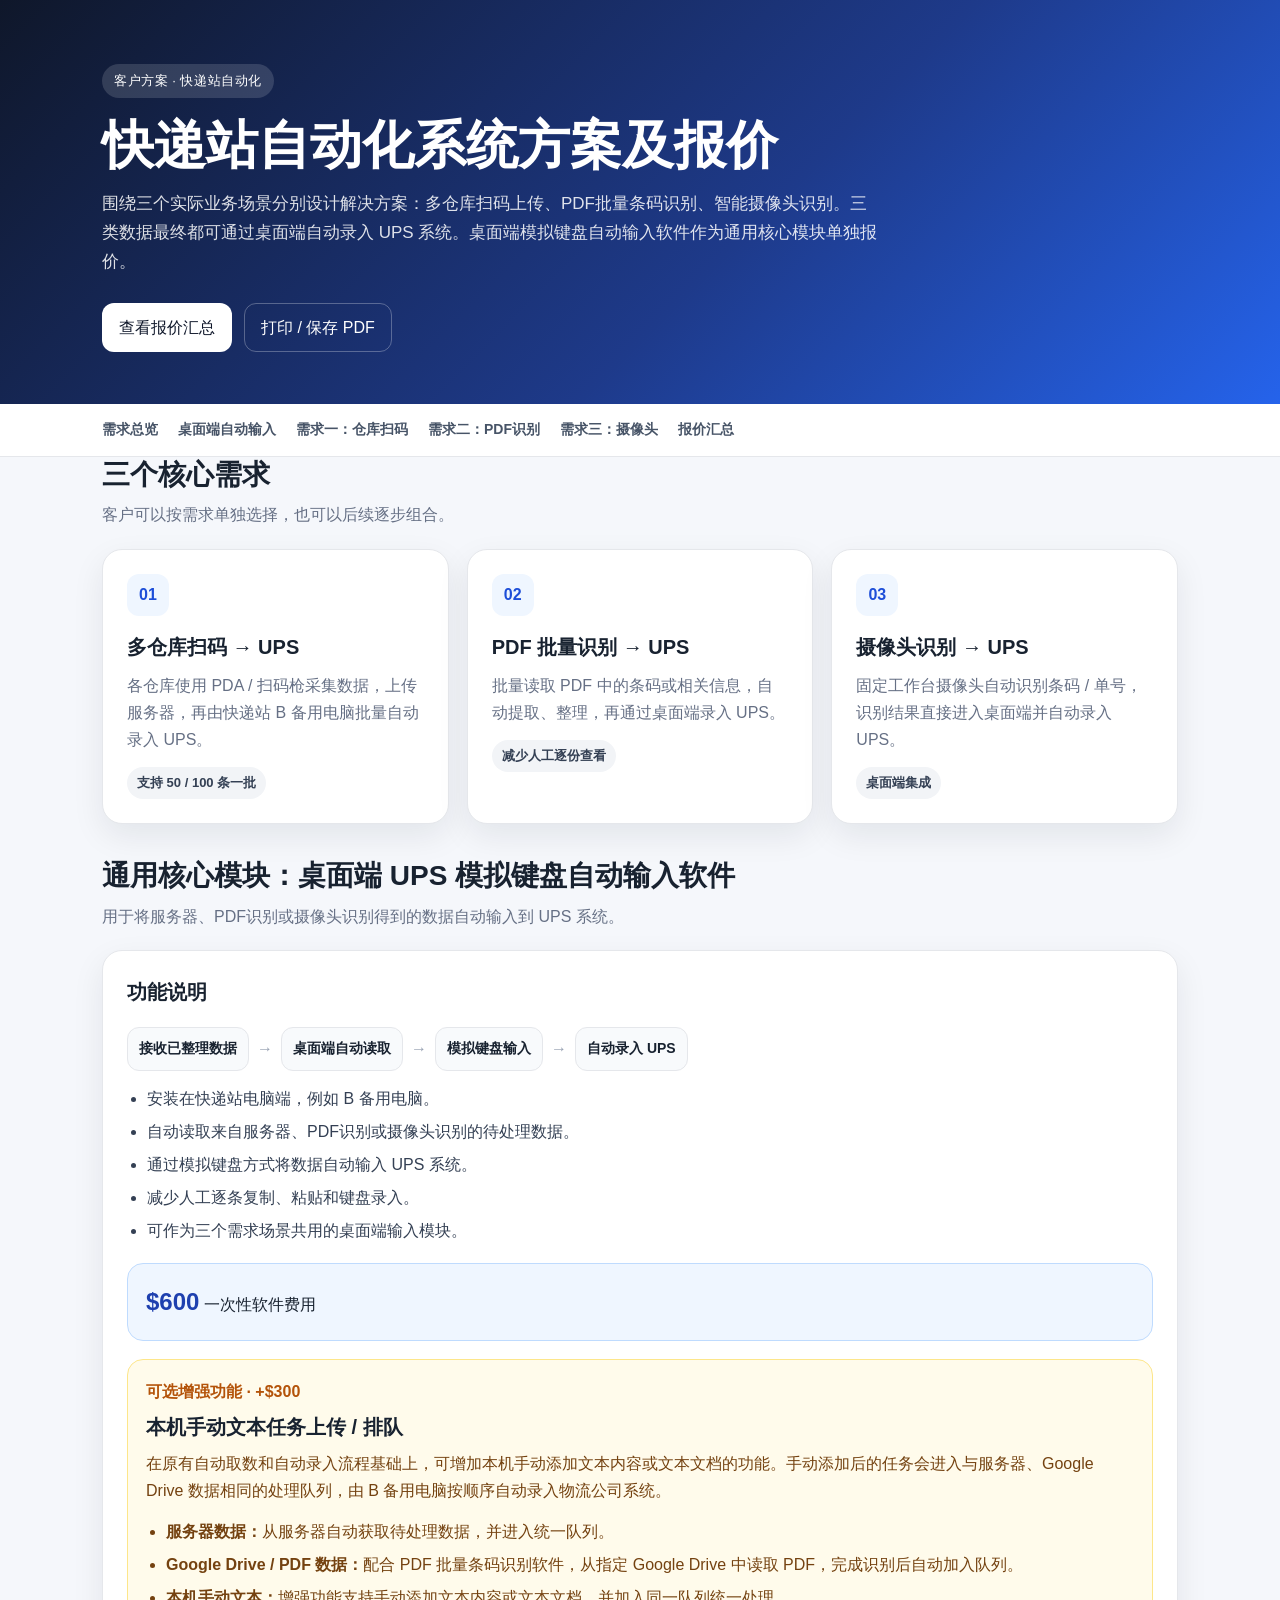
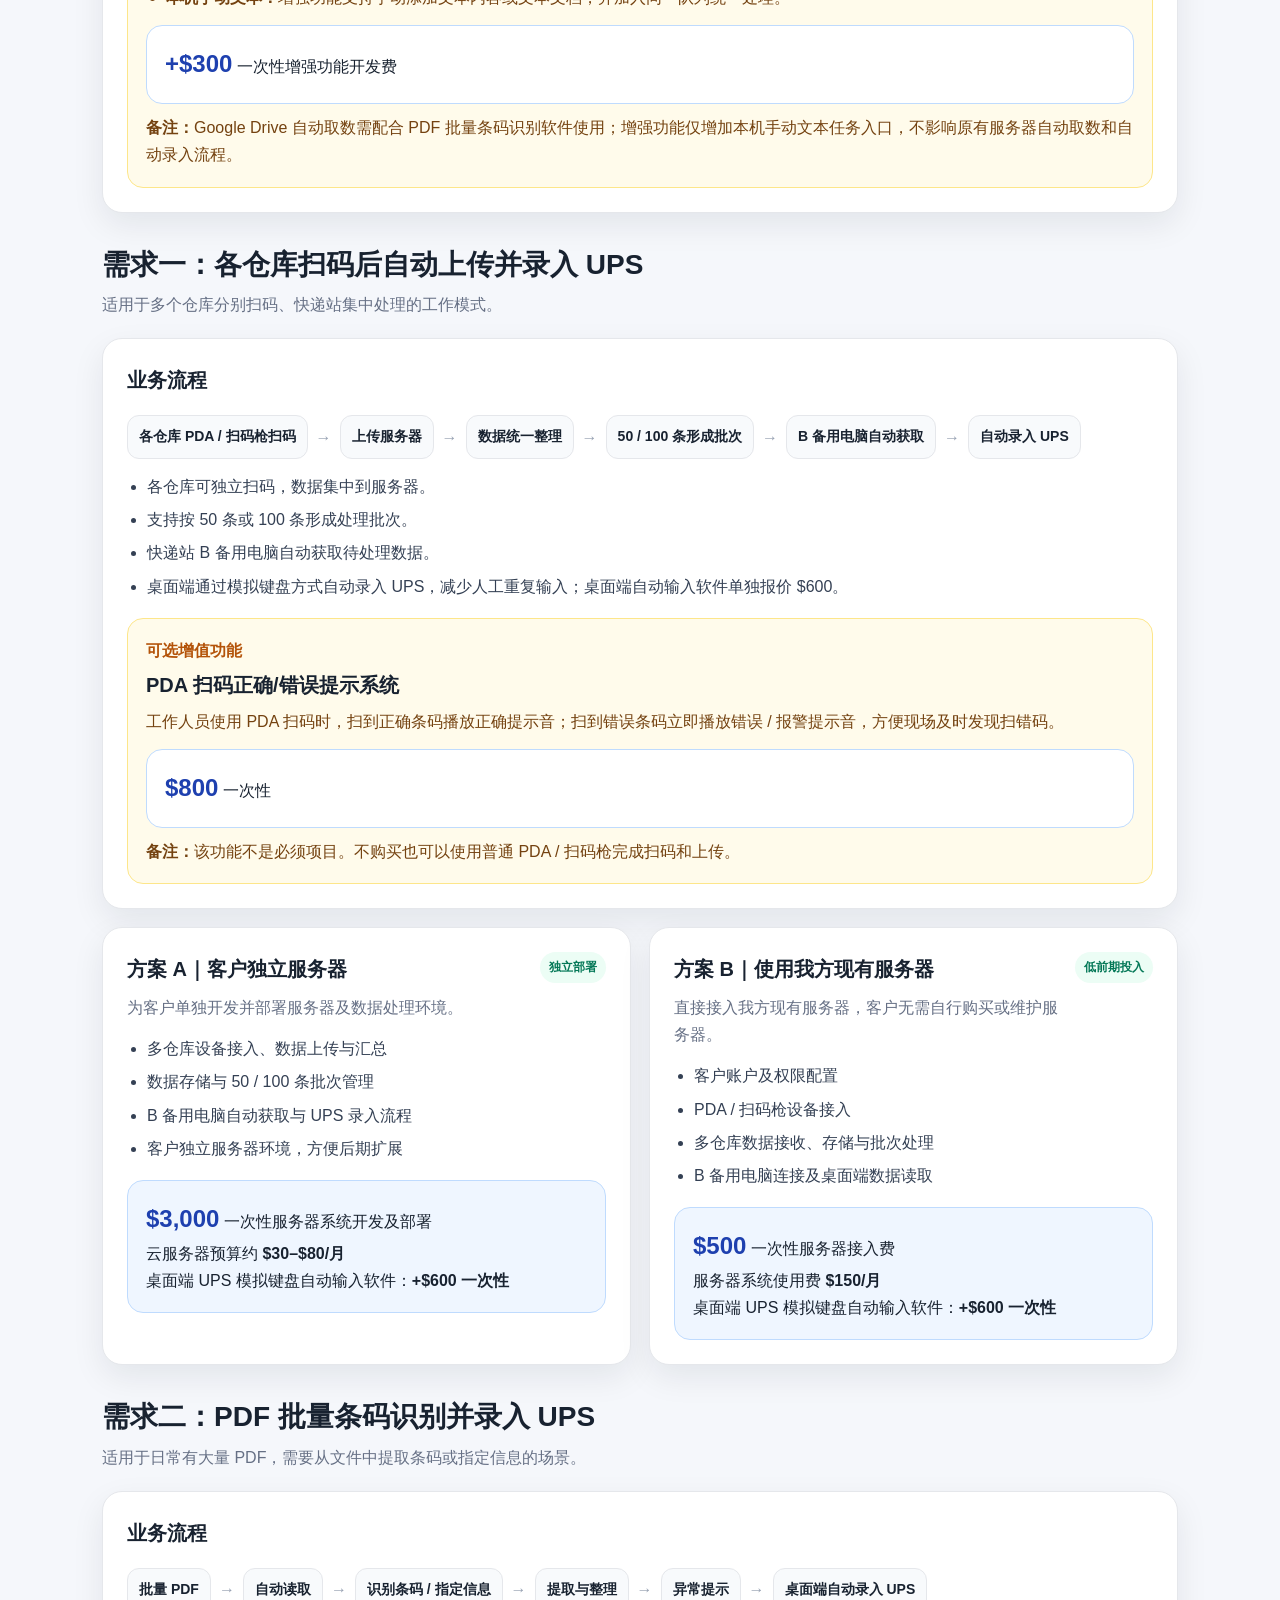
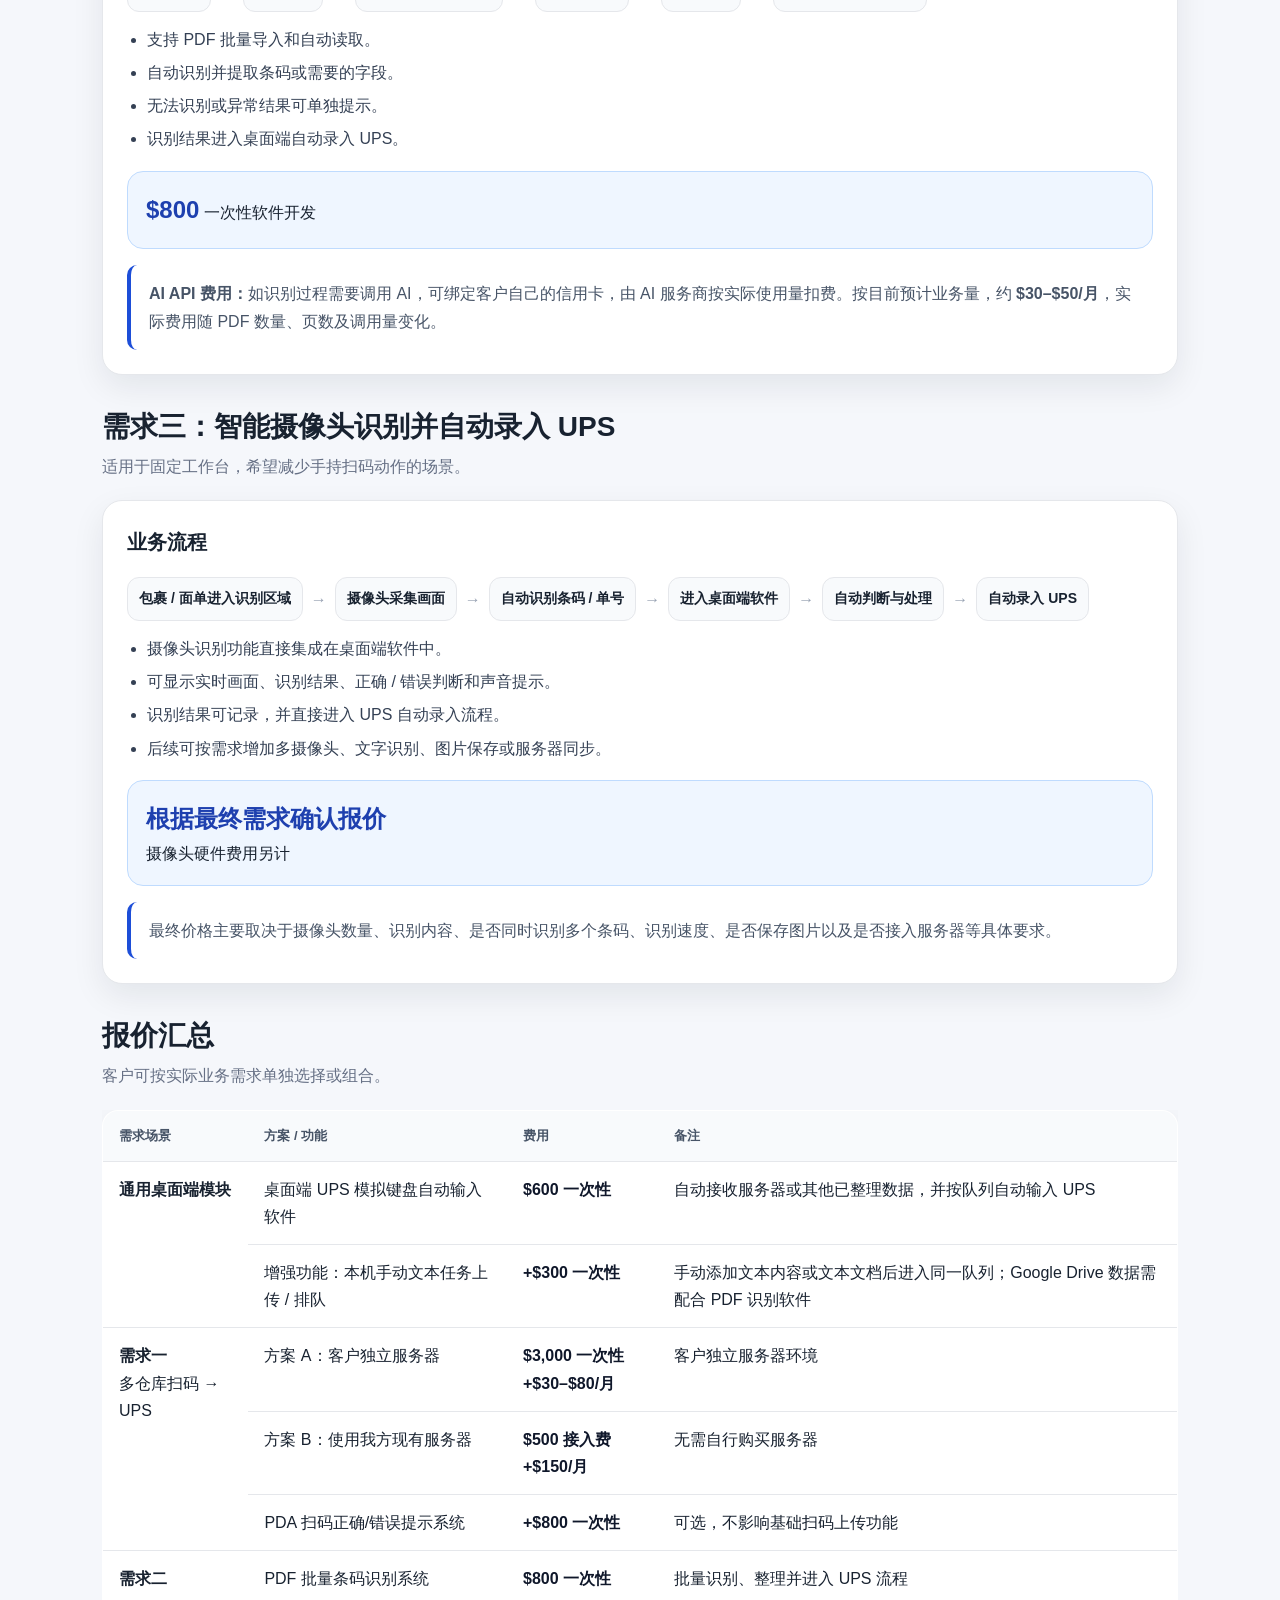
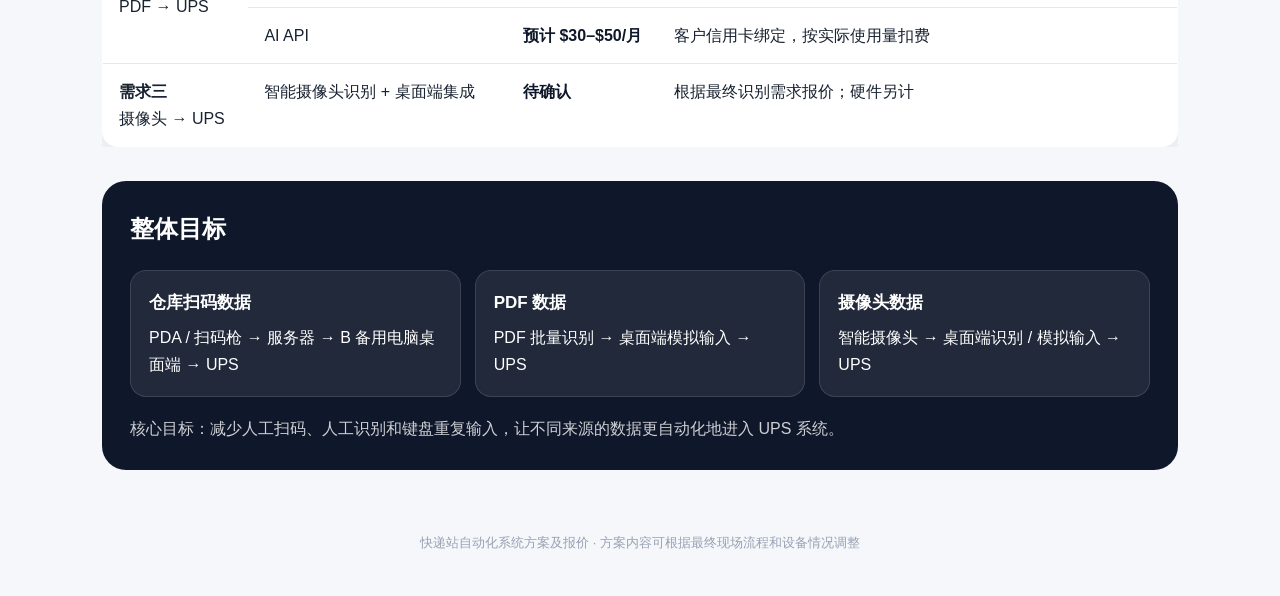
==== courier-automation-quote/index.html @ cc961845 "Add optional $300 manual text queue enhancement" ====
<!doctype html>
<html lang="zh-CN">
<head>
  <meta charset="utf-8" />
  <meta name="viewport" content="width=device-width, initial-scale=1" />
  <meta name="description" content="快递站自动化系统方案及报价：多仓库扫码上传、PDF批量条码识别、智能摄像头识别并自动录入UPS。" />
  <title>快递站自动化系统方案及报价</title>
  <style>
    :root{
      --bg:#f5f7fb;
      --card:#ffffff;
      --text:#182230;
      --muted:#667085;
      --line:#e5e7eb;
      --brand:#1d4ed8;
      --brand-soft:#eff6ff;
      --good:#047857;
      --good-soft:#ecfdf5;
      --warn:#b45309;
      --warn-soft:#fffbeb;
      --shadow:0 12px 32px rgba(15,23,42,.08);
      --radius:20px;
    }
    *{box-sizing:border-box}
    html{scroll-behavior:smooth}
    body{
      margin:0;
      font-family:-apple-system,BlinkMacSystemFont,"Segoe UI","PingFang SC","Hiragino Sans GB","Microsoft YaHei",Arial,sans-serif;
      color:var(--text);
      background:var(--bg);
      line-height:1.7;
    }
    .wrap{max-width:1120px;margin:0 auto;padding:0 22px}
    header{
      background:linear-gradient(135deg,#0f172a 0%,#1e3a8a 58%,#2563eb 100%);
      color:#fff;
      padding:64px 0 52px;
    }
    .eyebrow{
      display:inline-block;
      padding:6px 12px;
      border-radius:999px;
      background:rgba(255,255,255,.14);
      font-size:13px;
      letter-spacing:.04em;
      margin-bottom:18px;
    }
    h1{font-size:clamp(32px,5vw,52px);line-height:1.12;margin:0 0 16px}
    .hero p{max-width:780px;margin:0;color:rgba(255,255,255,.86);font-size:17px}
    .hero-actions{margin-top:26px;display:flex;gap:12px;flex-wrap:wrap}
    .btn{
      display:inline-flex;align-items:center;justify-content:center;
      min-height:44px;padding:10px 16px;border-radius:12px;
      text-decoration:none;font-weight:700;border:1px solid transparent;cursor:pointer;
      font:inherit;
    }
    .btn-light{background:#fff;color:#0f172a}
    .btn-ghost{background:transparent;color:#fff;border-color:rgba(255,255,255,.28)}
    nav{
      background:rgba(255,255,255,.96);
      border-bottom:1px solid var(--line);
      position:sticky;top:0;z-index:20;
      backdrop-filter:blur(10px);
    }
    nav .wrap{display:flex;gap:20px;overflow:auto;white-space:nowrap}
    nav a{padding:14px 0;text-decoration:none;color:#475467;font-size:14px;font-weight:700}
    main{padding:34px 0 72px}
    section{margin:0 0 34px}
    .section-title{font-size:28px;line-height:1.3;margin:0 0 8px}
    .section-sub{margin:0 0 20px;color:var(--muted)}
    .grid{display:grid;grid-template-columns:repeat(3,1fr);gap:18px}
    .card{
      background:var(--card);border:1px solid var(--line);
      border-radius:var(--radius);padding:24px;box-shadow:var(--shadow)
    }
    .scenario-number{
      width:42px;height:42px;border-radius:12px;background:var(--brand-soft);
      color:var(--brand);display:grid;place-items:center;font-weight:800;margin-bottom:14px
    }
    .card h3{margin:0 0 8px;font-size:20px}
    .card p{margin:0;color:var(--muted)}
    .tag{
      display:inline-block;margin-top:14px;padding:5px 10px;border-radius:999px;
      background:#f2f4f7;color:#344054;font-size:13px;font-weight:700
    }
    .flow{
      display:flex;flex-wrap:wrap;gap:8px;align-items:center;margin:18px 0 4px
    }
    .step{
      background:#f8fafc;border:1px solid var(--line);border-radius:12px;
      padding:9px 11px;font-size:14px;font-weight:700
    }
    .arrow{color:#98a2b3;font-weight:800}
    .pricebox{
      background:var(--brand-soft);border:1px solid #bfdbfe;border-radius:16px;
      padding:18px;margin-top:18px
    }
    .pricebox strong{font-size:24px;color:#1e40af}
    .optional{
      background:var(--warn-soft);border:1px solid #fde68a;border-radius:16px;
      padding:18px;margin-top:18px
    }
    .optional .label{color:var(--warn);font-weight:800}
    .feature-list{margin:14px 0 0;padding-left:20px;color:#344054}
    .feature-list li{margin:6px 0}
    .plans{display:grid;grid-template-columns:1fr 1fr;gap:18px;margin-top:18px}
    .plan-title{display:flex;justify-content:space-between;gap:10px;align-items:flex-start}
    .badge{
      flex:0 0 auto;padding:5px 9px;border-radius:999px;font-size:12px;font-weight:800;
      background:var(--good-soft);color:var(--good)
    }
    table{
      width:100%;border-collapse:collapse;background:#fff;border-radius:16px;overflow:hidden;
      box-shadow:var(--shadow);border:1px solid var(--line)
    }
    th,td{padding:14px 16px;border-bottom:1px solid var(--line);text-align:left;vertical-align:top}
    th{background:#f8fafc;font-size:13px;color:#475467}
    tr:last-child td{border-bottom:0}
    .price{font-weight:800;color:#0f172a;white-space:nowrap}
    .note{
      background:#fff;border-left:4px solid var(--brand);padding:15px 18px;border-radius:10px;
      color:#475467
    }
    .summary{
      background:#0f172a;color:#fff;border-radius:24px;padding:28px;margin-top:34px
    }
    .summary h2{margin-top:0}
    .summary-grid{display:grid;grid-template-columns:repeat(3,1fr);gap:14px}
    .summary-item{
      background:rgba(255,255,255,.08);border:1px solid rgba(255,255,255,.12);
      border-radius:16px;padding:18px
    }
    .summary-item strong{display:block;font-size:17px;margin-bottom:6px}
    footer{padding:28px 0 42px;color:#98a2b3;text-align:center;font-size:13px}
    @media (max-width:850px){
      .grid,.summary-grid{grid-template-columns:1fr}
      .plans{grid-template-columns:1fr}
      header{padding-top:48px}
      th,td{padding:12px 10px;font-size:14px}
    }
    @media print{
      nav,.hero-actions{display:none!important}
      body{background:#fff}
      header{background:#fff;color:#111;padding:20px 0}
      .hero p{color:#555}
      .card,table{box-shadow:none}
      main{padding-top:10px}
      section{break-inside:avoid}
    }
  </style>
</head>
<body>
<header>
  <div class="wrap hero">
    <span class="eyebrow">客户方案 · 快递站自动化</span>
    <h1>快递站自动化系统方案及报价</h1>
    <p>围绕三个实际业务场景分别设计解决方案：多仓库扫码上传、PDF批量条码识别、智能摄像头识别。三类数据最终都可通过桌面端自动录入 UPS 系统。桌面端模拟键盘自动输入软件作为通用核心模块单独报价。</p>
    <div class="hero-actions">
      <a class="btn btn-light" href="#pricing">查看报价汇总</a>
      <button class="btn btn-ghost" onclick="window.print()">打印 / 保存 PDF</button>
    </div>
  </div>
</header>

<nav>
  <div class="wrap">
    <a href="#overview">需求总览</a>
    <a href="#desktop-module">桌面端自动输入</a>
    <a href="#need1">需求一：仓库扫码</a>
    <a href="#need2">需求二：PDF识别</a>
    <a href="#need3">需求三：摄像头</a>
    <a href="#pricing">报价汇总</a>
  </div>
</nav>

<main class="wrap">
  <section id="overview">
    <h2 class="section-title">三个核心需求</h2>
    <p class="section-sub">客户可以按需求单独选择，也可以后续逐步组合。</p>
    <div class="grid">
      <div class="card">
        <div class="scenario-number">01</div>
        <h3>多仓库扫码 → UPS</h3>
        <p>各仓库使用 PDA / 扫码枪采集数据，上传服务器，再由快递站 B 备用电脑批量自动录入 UPS。</p>
        <span class="tag">支持 50 / 100 条一批</span>
      </div>
      <div class="card">
        <div class="scenario-number">02</div>
        <h3>PDF 批量识别 → UPS</h3>
        <p>批量读取 PDF 中的条码或相关信息，自动提取、整理，再通过桌面端录入 UPS。</p>
        <span class="tag">减少人工逐份查看</span>
      </div>
      <div class="card">
        <div class="scenario-number">03</div>
        <h3>摄像头识别 → UPS</h3>
        <p>固定工作台摄像头自动识别条码 / 单号，识别结果直接进入桌面端并自动录入 UPS。</p>
        <span class="tag">桌面端集成</span>
      </div>
    </div>
  </section>

  <section id="desktop-module">
    <h2 class="section-title">通用核心模块：桌面端 UPS 模拟键盘自动输入软件</h2>
    <p class="section-sub">用于将服务器、PDF识别或摄像头识别得到的数据自动输入到 UPS 系统。</p>
    <div class="card">
      <h3>功能说明</h3>
      <div class="flow">
        <span class="step">接收已整理数据</span><span class="arrow">→</span>
        <span class="step">桌面端自动读取</span><span class="arrow">→</span>
        <span class="step">模拟键盘输入</span><span class="arrow">→</span>
        <span class="step">自动录入 UPS</span>
      </div>
      <ul class="feature-list">
        <li>安装在快递站电脑端，例如 B 备用电脑。</li>
        <li>自动读取来自服务器、PDF识别或摄像头识别的待处理数据。</li>
        <li>通过模拟键盘方式将数据自动输入 UPS 系统。</li>
        <li>减少人工逐条复制、粘贴和键盘录入。</li>
        <li>可作为三个需求场景共用的桌面端输入模块。</li>
      </ul>
      <div class="pricebox">
        <strong>$600</strong> <span>一次性软件费用</span>
      </div>
      <div class="optional">
        <div class="label">可选增强功能 · +$300</div>
        <h3 style="margin:4px 0 6px">本机手动文本任务上传 / 排队</h3>
        <p style="margin:0;color:#744210">在原有自动取数和自动录入流程基础上，可增加本机手动添加文本内容或文本文档的功能。手动添加后的任务会进入与服务器、Google Drive 数据相同的处理队列，由 B 备用电脑按顺序自动录入物流公司系统。</p>
        <ul class="feature-list" style="color:#744210">
          <li><b>服务器数据：</b>从服务器自动获取待处理数据，并进入统一队列。</li>
          <li><b>Google Drive / PDF 数据：</b>配合 PDF 批量条码识别软件，从指定 Google Drive 中读取 PDF，完成识别后自动加入队列。</li>
          <li><b>本机手动文本：</b>增强功能支持手动添加文本内容或文本文档，并加入同一队列统一处理。</li>
        </ul>
        <div class="pricebox" style="margin-top:14px;background:#fff">
          <strong>+$300</strong> <span>一次性增强功能开发费</span>
        </div>
        <p style="margin:10px 0 0;color:#744210"><b>备注：</b>Google Drive 自动取数需配合 PDF 批量条码识别软件使用；增强功能仅增加本机手动文本任务入口，不影响原有服务器自动取数和自动录入流程。</p>
      </div>
    </div>
  </section>

  <section id="need1">
    <h2 class="section-title">需求一：各仓库扫码后自动上传并录入 UPS</h2>
    <p class="section-sub">适用于多个仓库分别扫码、快递站集中处理的工作模式。</p>

    <div class="card">
      <h3>业务流程</h3>
      <div class="flow">
        <span class="step">各仓库 PDA / 扫码枪扫码</span><span class="arrow">→</span>
        <span class="step">上传服务器</span><span class="arrow">→</span>
        <span class="step">数据统一整理</span><span class="arrow">→</span>
        <span class="step">50 / 100 条形成批次</span><span class="arrow">→</span>
        <span class="step">B 备用电脑自动获取</span><span class="arrow">→</span>
        <span class="step">自动录入 UPS</span>
      </div>
      <ul class="feature-list">
        <li>各仓库可独立扫码，数据集中到服务器。</li>
        <li>支持按 50 条或 100 条形成处理批次。</li>
        <li>快递站 B 备用电脑自动获取待处理数据。</li>
        <li>桌面端通过模拟键盘方式自动录入 UPS，减少人工重复输入；桌面端自动输入软件单独报价 $600。</li>
      </ul>

      <div class="optional">
        <div class="label">可选增值功能</div>
        <h3 style="margin:4px 0 6px">PDA 扫码正确/错误提示系统</h3>
        <p style="margin:0;color:#744210">工作人员使用 PDA 扫码时，扫到正确条码播放正确提示音；扫到错误条码立即播放错误 / 报警提示音，方便现场及时发现扫错码。</p>
        <div class="pricebox" style="margin-top:14px;background:#fff">
          <strong>$800</strong> <span>一次性</span>
        </div>
        <p style="margin:10px 0 0;color:#744210"><b>备注：</b>该功能不是必须项目。不购买也可以使用普通 PDA / 扫码枪完成扫码和上传。</p>
      </div>
    </div>

    <div class="plans">
      <div class="card">
        <div class="plan-title">
          <div>
            <h3>方案 A｜客户独立服务器</h3>
            <p>为客户单独开发并部署服务器及数据处理环境。</p>
          </div>
          <span class="badge">独立部署</span>
        </div>
        <ul class="feature-list">
          <li>多仓库设备接入、数据上传与汇总</li>
          <li>数据存储与 50 / 100 条批次管理</li>
          <li>B 备用电脑自动获取与 UPS 录入流程</li>
          <li>客户独立服务器环境，方便后期扩展</li>
        </ul>
        <div class="pricebox">
          <strong>$3,000</strong> <span>一次性服务器系统开发及部署</span><br />
          <span>云服务器预算约 <b>$30–$80/月</b></span><br /><span>桌面端 UPS 模拟键盘自动输入软件：<b>+$600 一次性</b></span>
        </div>
      </div>

      <div class="card">
        <div class="plan-title">
          <div>
            <h3>方案 B｜使用我方现有服务器</h3>
            <p>直接接入我方现有服务器，客户无需自行购买或维护服务器。</p>
          </div>
          <span class="badge">低前期投入</span>
        </div>
        <ul class="feature-list">
          <li>客户账户及权限配置</li>
          <li>PDA / 扫码枪设备接入</li>
          <li>多仓库数据接收、存储与批次处理</li>
          <li>B 备用电脑连接及桌面端数据读取</li>
        </ul>
        <div class="pricebox">
          <strong>$500</strong> <span>一次性服务器接入费</span><br />
          <span>服务器系统使用费 <b>$150/月</b></span><br /><span>桌面端 UPS 模拟键盘自动输入软件：<b>+$600 一次性</b></span>
        </div>
      </div>
    </div>
  </section>

  <section id="need2">
    <h2 class="section-title">需求二：PDF 批量条码识别并录入 UPS</h2>
    <p class="section-sub">适用于日常有大量 PDF，需要从文件中提取条码或指定信息的场景。</p>

    <div class="card">
      <h3>业务流程</h3>
      <div class="flow">
        <span class="step">批量 PDF</span><span class="arrow">→</span>
        <span class="step">自动读取</span><span class="arrow">→</span>
        <span class="step">识别条码 / 指定信息</span><span class="arrow">→</span>
        <span class="step">提取与整理</span><span class="arrow">→</span>
        <span class="step">异常提示</span><span class="arrow">→</span>
        <span class="step">桌面端自动录入 UPS</span>
      </div>
      <ul class="feature-list">
        <li>支持 PDF 批量导入和自动读取。</li>
        <li>自动识别并提取条码或需要的字段。</li>
        <li>无法识别或异常结果可单独提示。</li>
        <li>识别结果进入桌面端自动录入 UPS。</li>
      </ul>
      <div class="pricebox">
        <strong>$800</strong> <span>一次性软件开发</span>
      </div>
      <div class="note" style="margin-top:16px">
        <b>AI API 费用：</b>如识别过程需要调用 AI，可绑定客户自己的信用卡，由 AI 服务商按实际使用量扣费。按目前预计业务量，约 <b>$30–$50/月</b>，实际费用随 PDF 数量、页数及调用量变化。
      </div>
    </div>
  </section>

  <section id="need3">
    <h2 class="section-title">需求三：智能摄像头识别并自动录入 UPS</h2>
    <p class="section-sub">适用于固定工作台，希望减少手持扫码动作的场景。</p>

    <div class="card">
      <h3>业务流程</h3>
      <div class="flow">
        <span class="step">包裹 / 面单进入识别区域</span><span class="arrow">→</span>
        <span class="step">摄像头采集画面</span><span class="arrow">→</span>
        <span class="step">自动识别条码 / 单号</span><span class="arrow">→</span>
        <span class="step">进入桌面端软件</span><span class="arrow">→</span>
        <span class="step">自动判断与处理</span><span class="arrow">→</span>
        <span class="step">自动录入 UPS</span>
      </div>
      <ul class="feature-list">
        <li>摄像头识别功能直接集成在桌面端软件中。</li>
        <li>可显示实时画面、识别结果、正确 / 错误判断和声音提示。</li>
        <li>识别结果可记录，并直接进入 UPS 自动录入流程。</li>
        <li>后续可按需求增加多摄像头、文字识别、图片保存或服务器同步。</li>
      </ul>
      <div class="pricebox">
        <strong>根据最终需求确认报价</strong><br />
        <span>摄像头硬件费用另计</span>
      </div>
      <div class="note" style="margin-top:16px">
        最终价格主要取决于摄像头数量、识别内容、是否同时识别多个条码、识别速度、是否保存图片以及是否接入服务器等具体要求。
      </div>
    </div>
  </section>

  <section id="pricing">
    <h2 class="section-title">报价汇总</h2>
    <p class="section-sub">客户可按实际业务需求单独选择或组合。</p>
    <div style="overflow:auto">
      <table>
        <thead>
          <tr>
            <th>需求场景</th>
            <th>方案 / 功能</th>
            <th>费用</th>
            <th>备注</th>
          </tr>
        </thead>
        <tbody>
          <tr>
            <td rowspan="2"><b>通用桌面端模块</b></td>
            <td>桌面端 UPS 模拟键盘自动输入软件</td>
            <td class="price">$600 一次性</td>
            <td>自动接收服务器或其他已整理数据，并按队列自动输入 UPS</td>
          </tr>
          <tr>
            <td>增强功能：本机手动文本任务上传 / 排队</td>
            <td class="price">+$300 一次性</td>
            <td>手动添加文本内容或文本文档后进入同一队列；Google Drive 数据需配合 PDF 识别软件</td>
          </tr>
          <tr>
            <td rowspan="3"><b>需求一</b><br />多仓库扫码 → UPS</td>
            <td>方案 A：客户独立服务器</td>
            <td class="price">$3,000 一次性<br />+$30–$80/月</td>
            <td>客户独立服务器环境</td>
          </tr>
          <tr>
            <td>方案 B：使用我方现有服务器</td>
            <td class="price">$500 接入费<br />+$150/月</td>
            <td>无需自行购买服务器</td>
          </tr>
          <tr>
            <td>PDA 扫码正确/错误提示系统</td>
            <td class="price">+$800 一次性</td>
            <td>可选，不影响基础扫码上传功能</td>
          </tr>
          <tr>
            <td rowspan="2"><b>需求二</b><br />PDF → UPS</td>
            <td>PDF 批量条码识别系统</td>
            <td class="price">$800 一次性</td>
            <td>批量识别、整理并进入 UPS 流程</td>
          </tr>
          <tr>
            <td>AI API</td>
            <td class="price">预计 $30–$50/月</td>
            <td>客户信用卡绑定，按实际使用量扣费</td>
          </tr>
          <tr>
            <td><b>需求三</b><br />摄像头 → UPS</td>
            <td>智能摄像头识别 + 桌面端集成</td>
            <td class="price">待确认</td>
            <td>根据最终识别需求报价；硬件另计</td>
          </tr>
        </tbody>
      </table>
    </div>

    <div class="summary">
      <h2>整体目标</h2>
      <div class="summary-grid">
        <div class="summary-item">
          <strong>仓库扫码数据</strong>
          PDA / 扫码枪 → 服务器 → B 备用电脑桌面端 → UPS
        </div>
        <div class="summary-item">
          <strong>PDF 数据</strong>
          PDF 批量识别 → 桌面端模拟输入 → UPS
        </div>
        <div class="summary-item">
          <strong>摄像头数据</strong>
          智能摄像头 → 桌面端识别 / 模拟输入 → UPS
        </div>
      </div>
      <p style="margin:18px 0 0;color:rgba(255,255,255,.8)">核心目标：减少人工扫码、人工识别和键盘重复输入，让不同来源的数据更自动化地进入 UPS 系统。</p>
    </div>
  </section>
</main>

<footer>
  <div class="wrap">快递站自动化系统方案及报价 · 方案内容可根据最终现场流程和设备情况调整</div>
</footer>
</body>
</html>
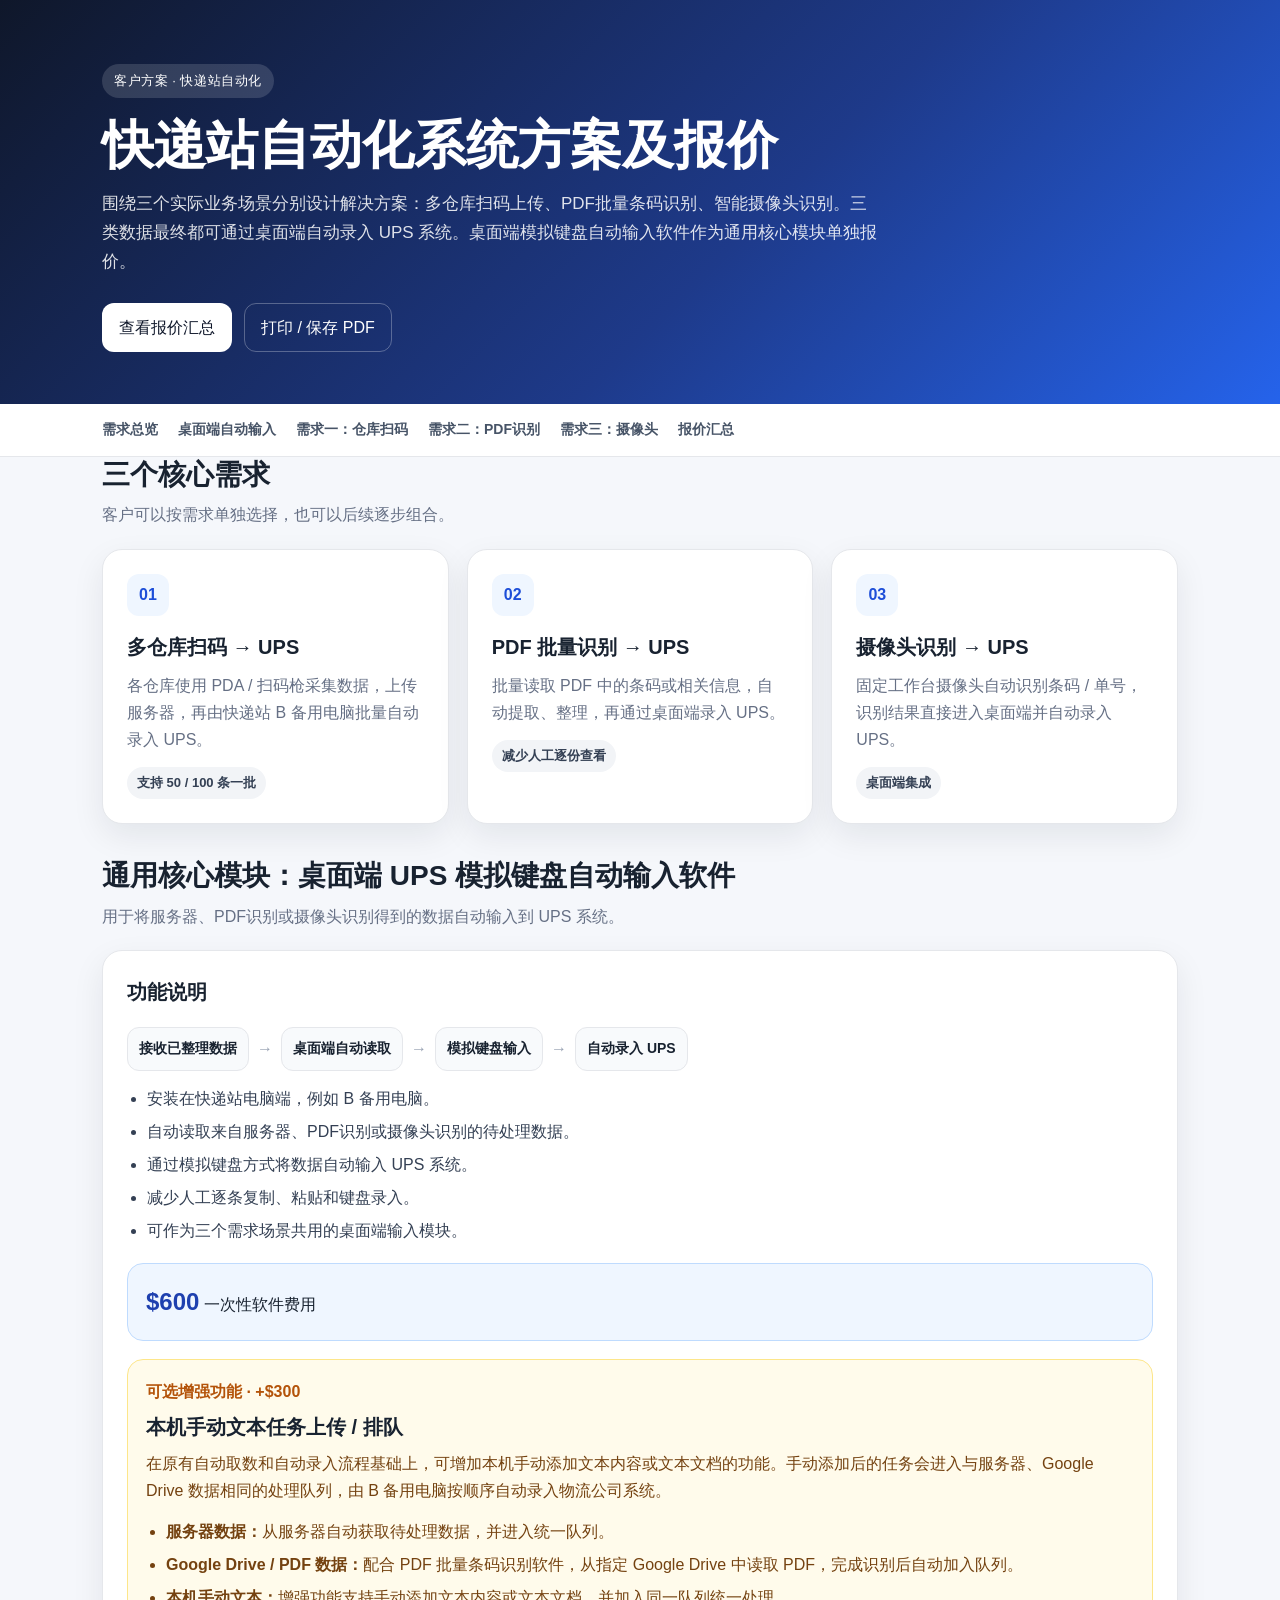
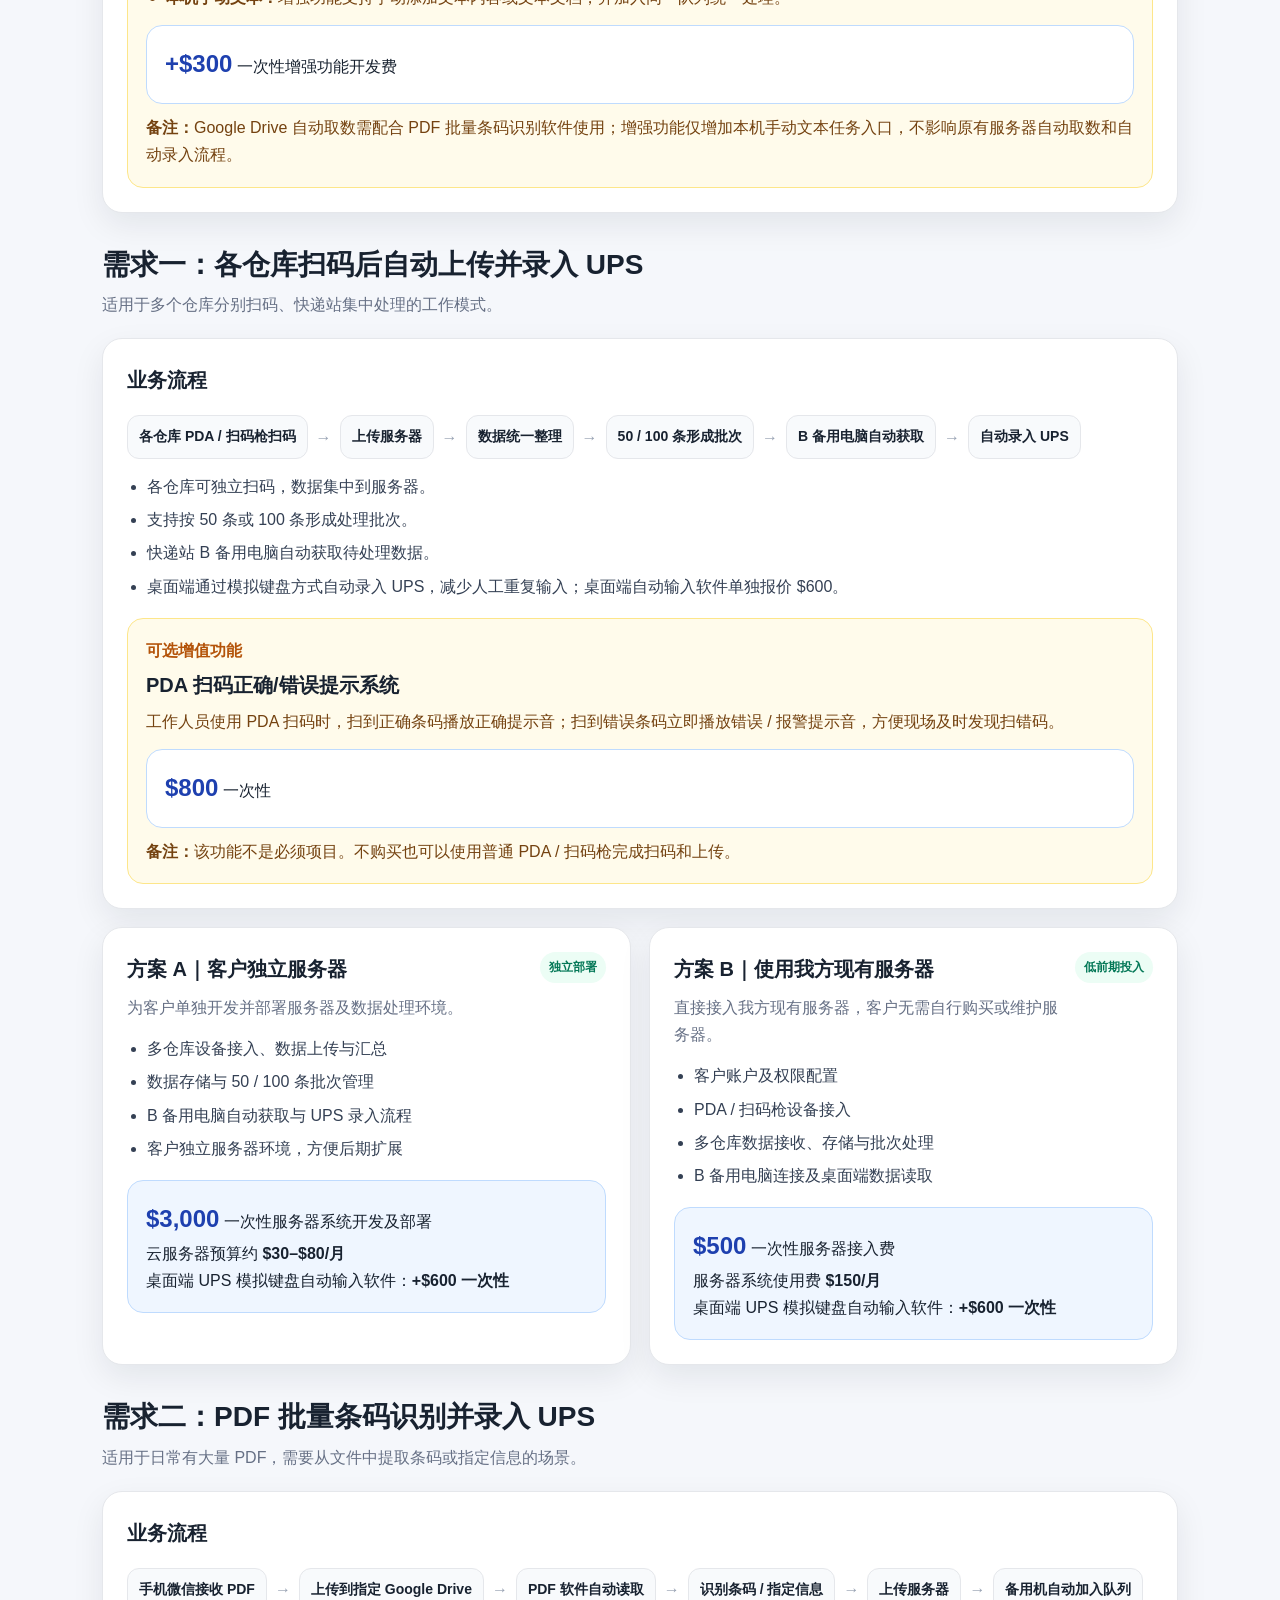
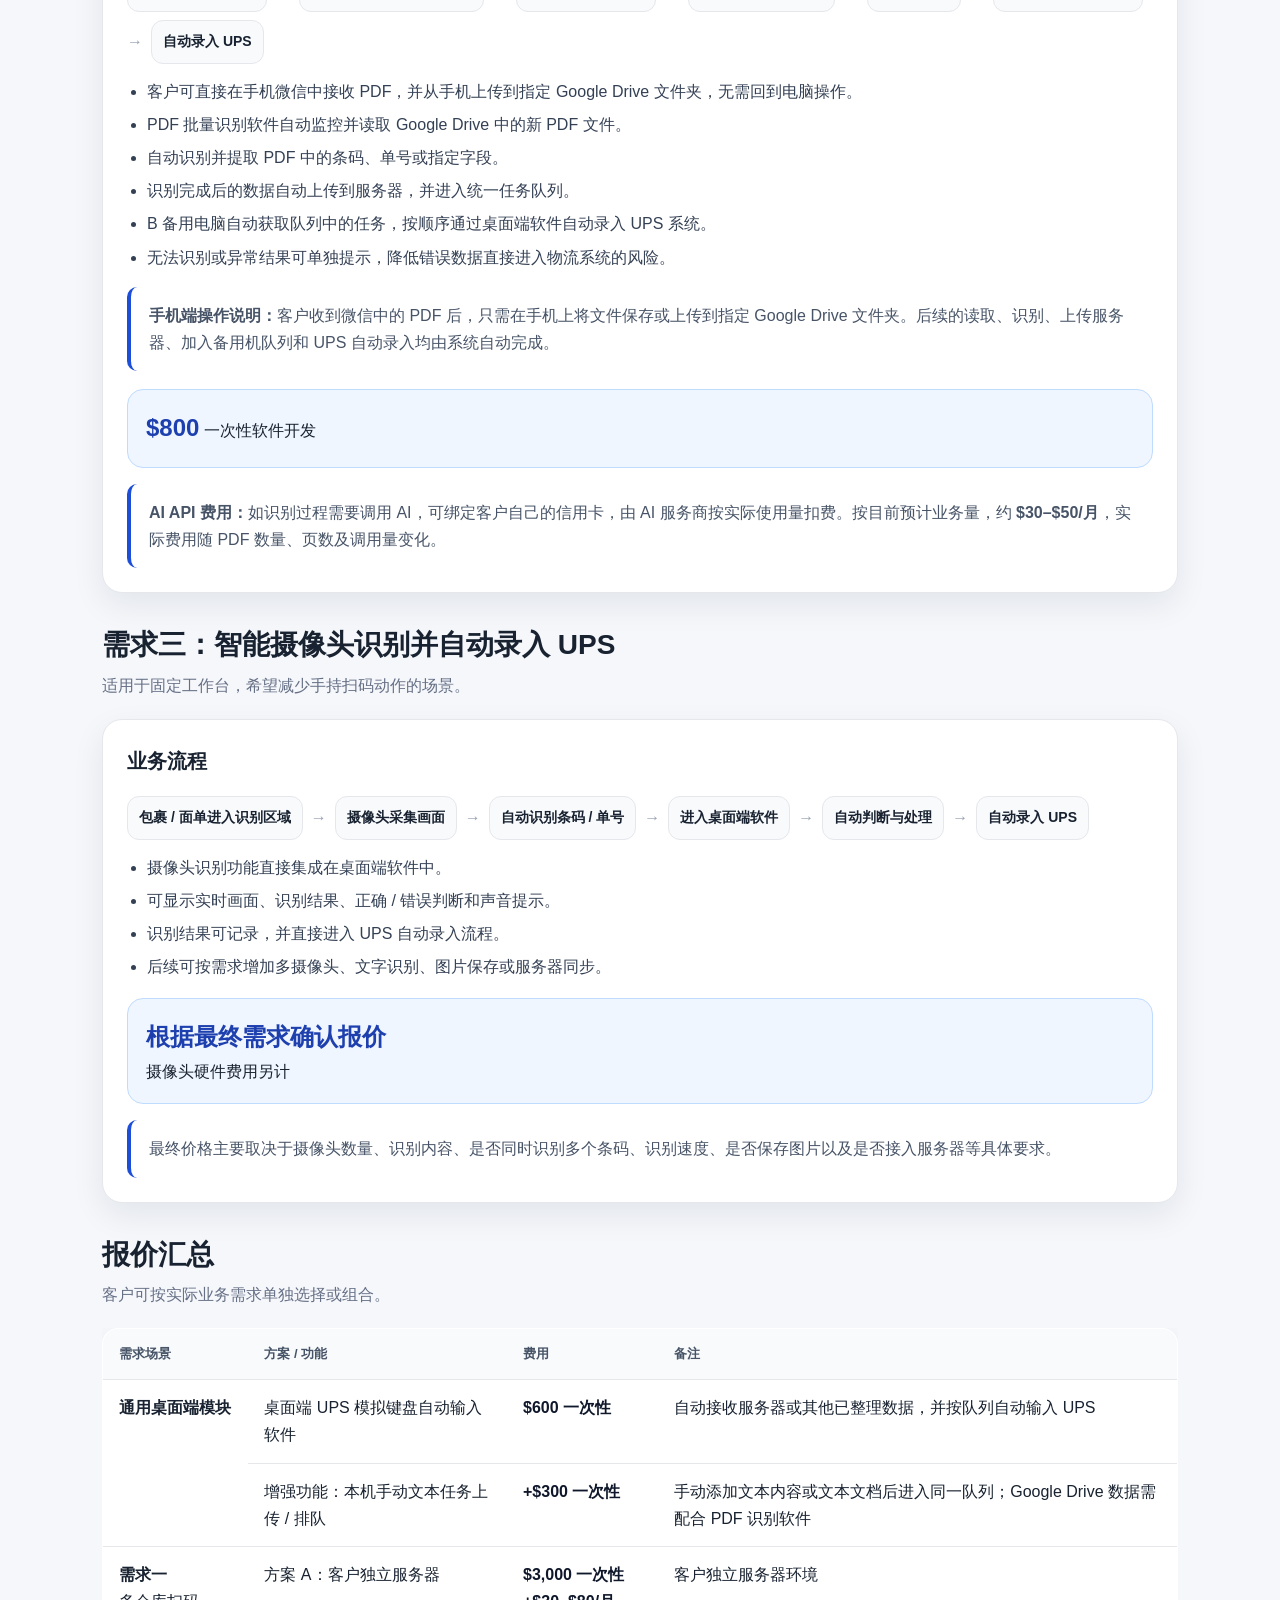
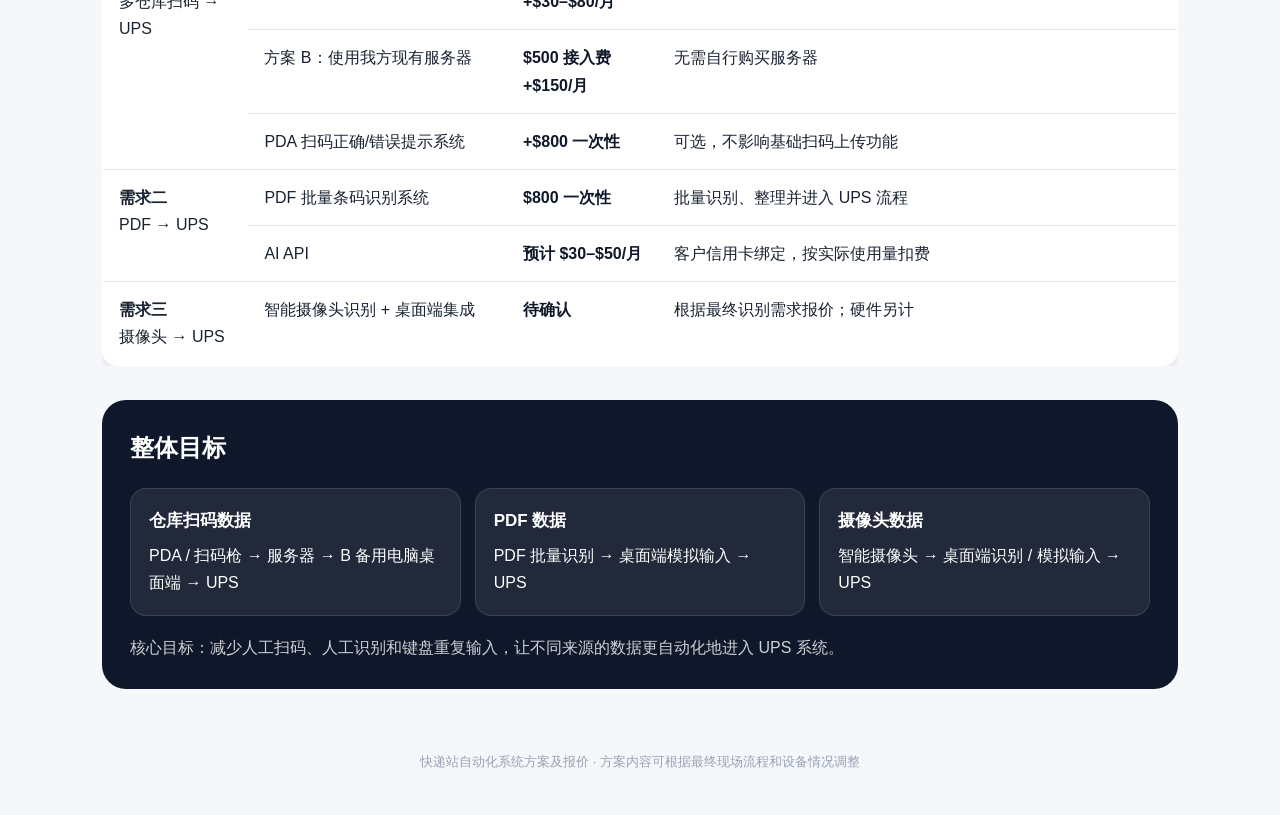
==== commit 10c8e80a: "Clarify mobile WeChat to Google Drive PDF automation flow" ====
--- a/courier-automation-quote/index.html
+++ b/courier-automation-quote/index.html
@@ -319,19 +319,25 @@
     <div class="card">
       <h3>业务流程</h3>
       <div class="flow">
-        <span class="step">批量 PDF</span><span class="arrow">→</span>
-        <span class="step">自动读取</span><span class="arrow">→</span>
+        <span class="step">手机微信接收 PDF</span><span class="arrow">→</span>
+        <span class="step">上传到指定 Google Drive</span><span class="arrow">→</span>
+        <span class="step">PDF 软件自动读取</span><span class="arrow">→</span>
         <span class="step">识别条码 / 指定信息</span><span class="arrow">→</span>
-        <span class="step">提取与整理</span><span class="arrow">→</span>
-        <span class="step">异常提示</span><span class="arrow">→</span>
-        <span class="step">桌面端自动录入 UPS</span>
+        <span class="step">上传服务器</span><span class="arrow">→</span>
+        <span class="step">备用机自动加入队列</span><span class="arrow">→</span>
+        <span class="step">自动录入 UPS</span>
       </div>
       <ul class="feature-list">
-        <li>支持 PDF 批量导入和自动读取。</li>
-        <li>自动识别并提取条码或需要的字段。</li>
-        <li>无法识别或异常结果可单独提示。</li>
-        <li>识别结果进入桌面端自动录入 UPS。</li>
+        <li>客户可直接在手机微信中接收 PDF，并从手机上传到指定 Google Drive 文件夹，无需回到电脑操作。</li>
+        <li>PDF 批量识别软件自动监控并读取 Google Drive 中的新 PDF 文件。</li>
+        <li>自动识别并提取 PDF 中的条码、单号或指定字段。</li>
+        <li>识别完成后的数据自动上传到服务器，并进入统一任务队列。</li>
+        <li>B 备用电脑自动获取队列中的任务，按顺序通过桌面端软件自动录入 UPS 系统。</li>
+        <li>无法识别或异常结果可单独提示，降低错误数据直接进入物流系统的风险。</li>
       </ul>
+      <div class="note" style="margin-top:16px">
+        <b>手机端操作说明：</b>客户收到微信中的 PDF 后，只需在手机上将文件保存或上传到指定 Google Drive 文件夹。后续的读取、识别、上传服务器、加入备用机队列和 UPS 自动录入均由系统自动完成。
+      </div>
       <div class="pricebox">
         <strong>$800</strong> <span>一次性软件开发</span>
       </div>
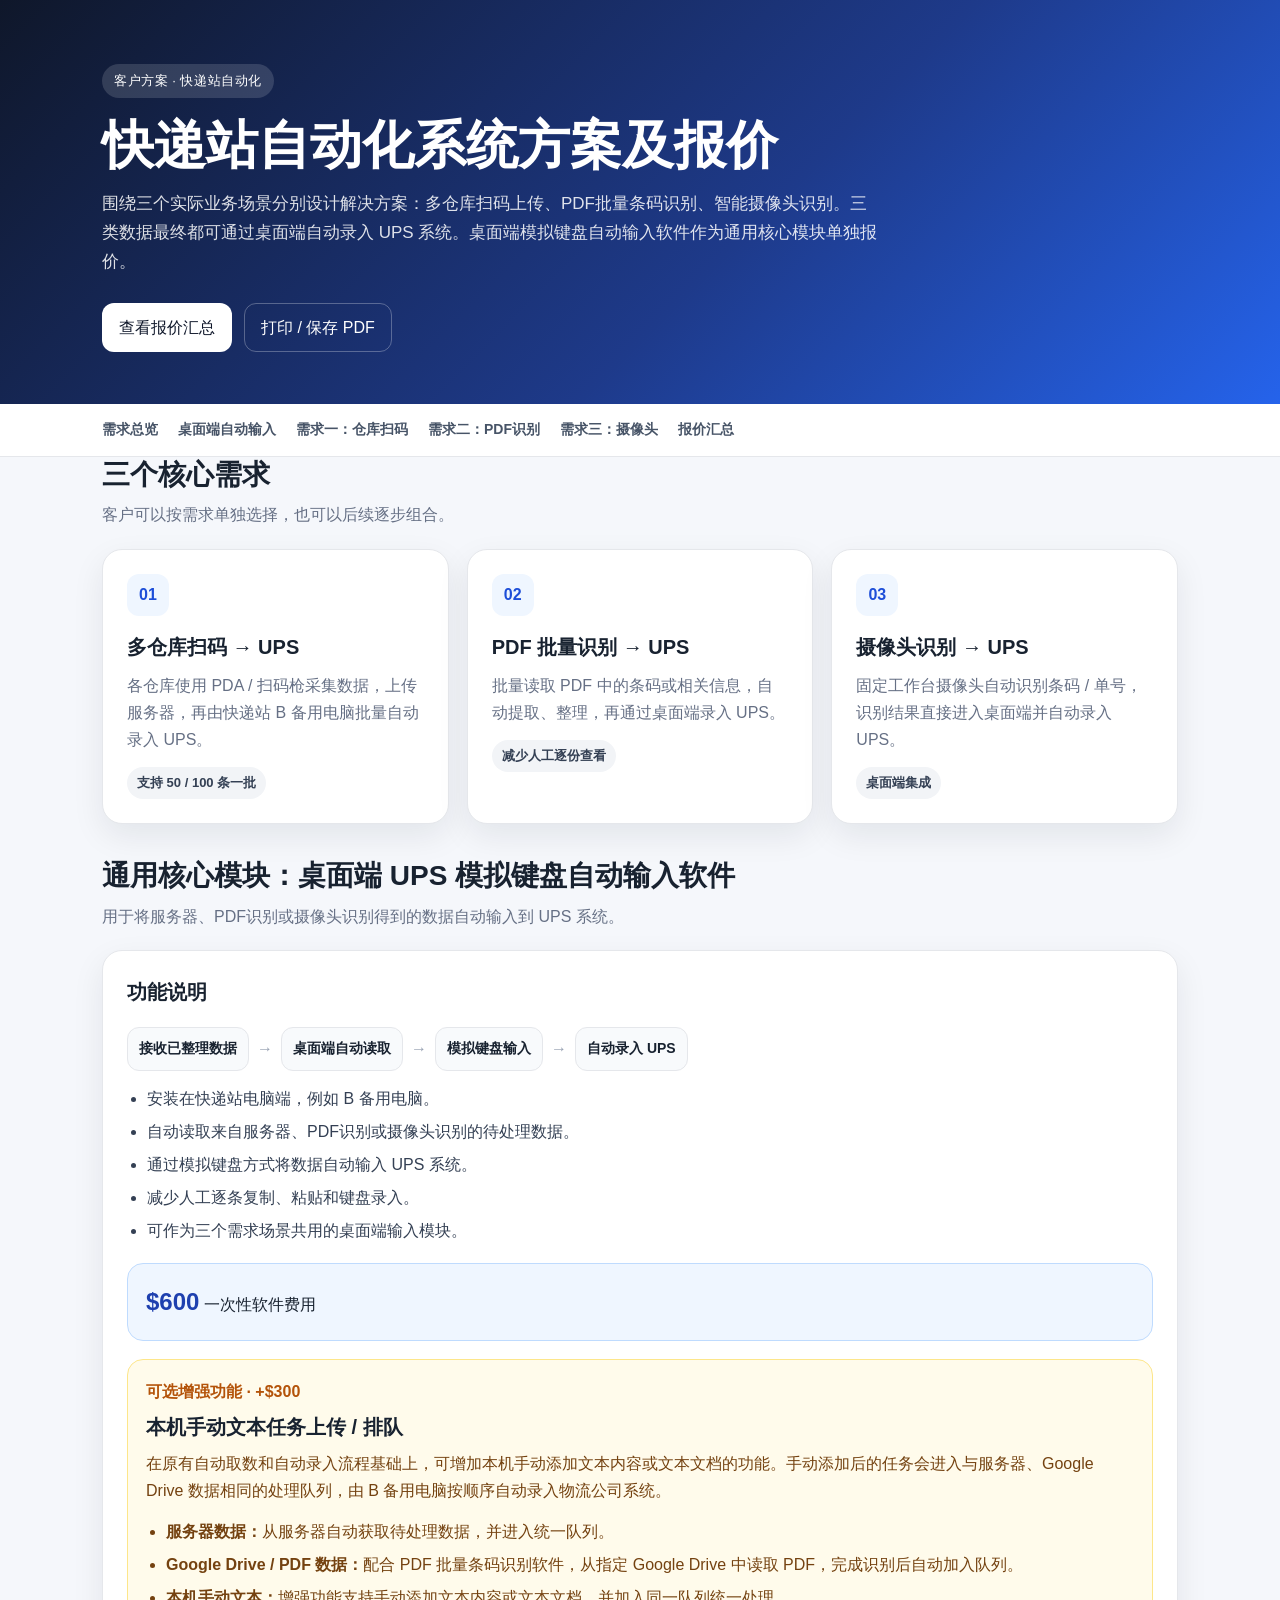
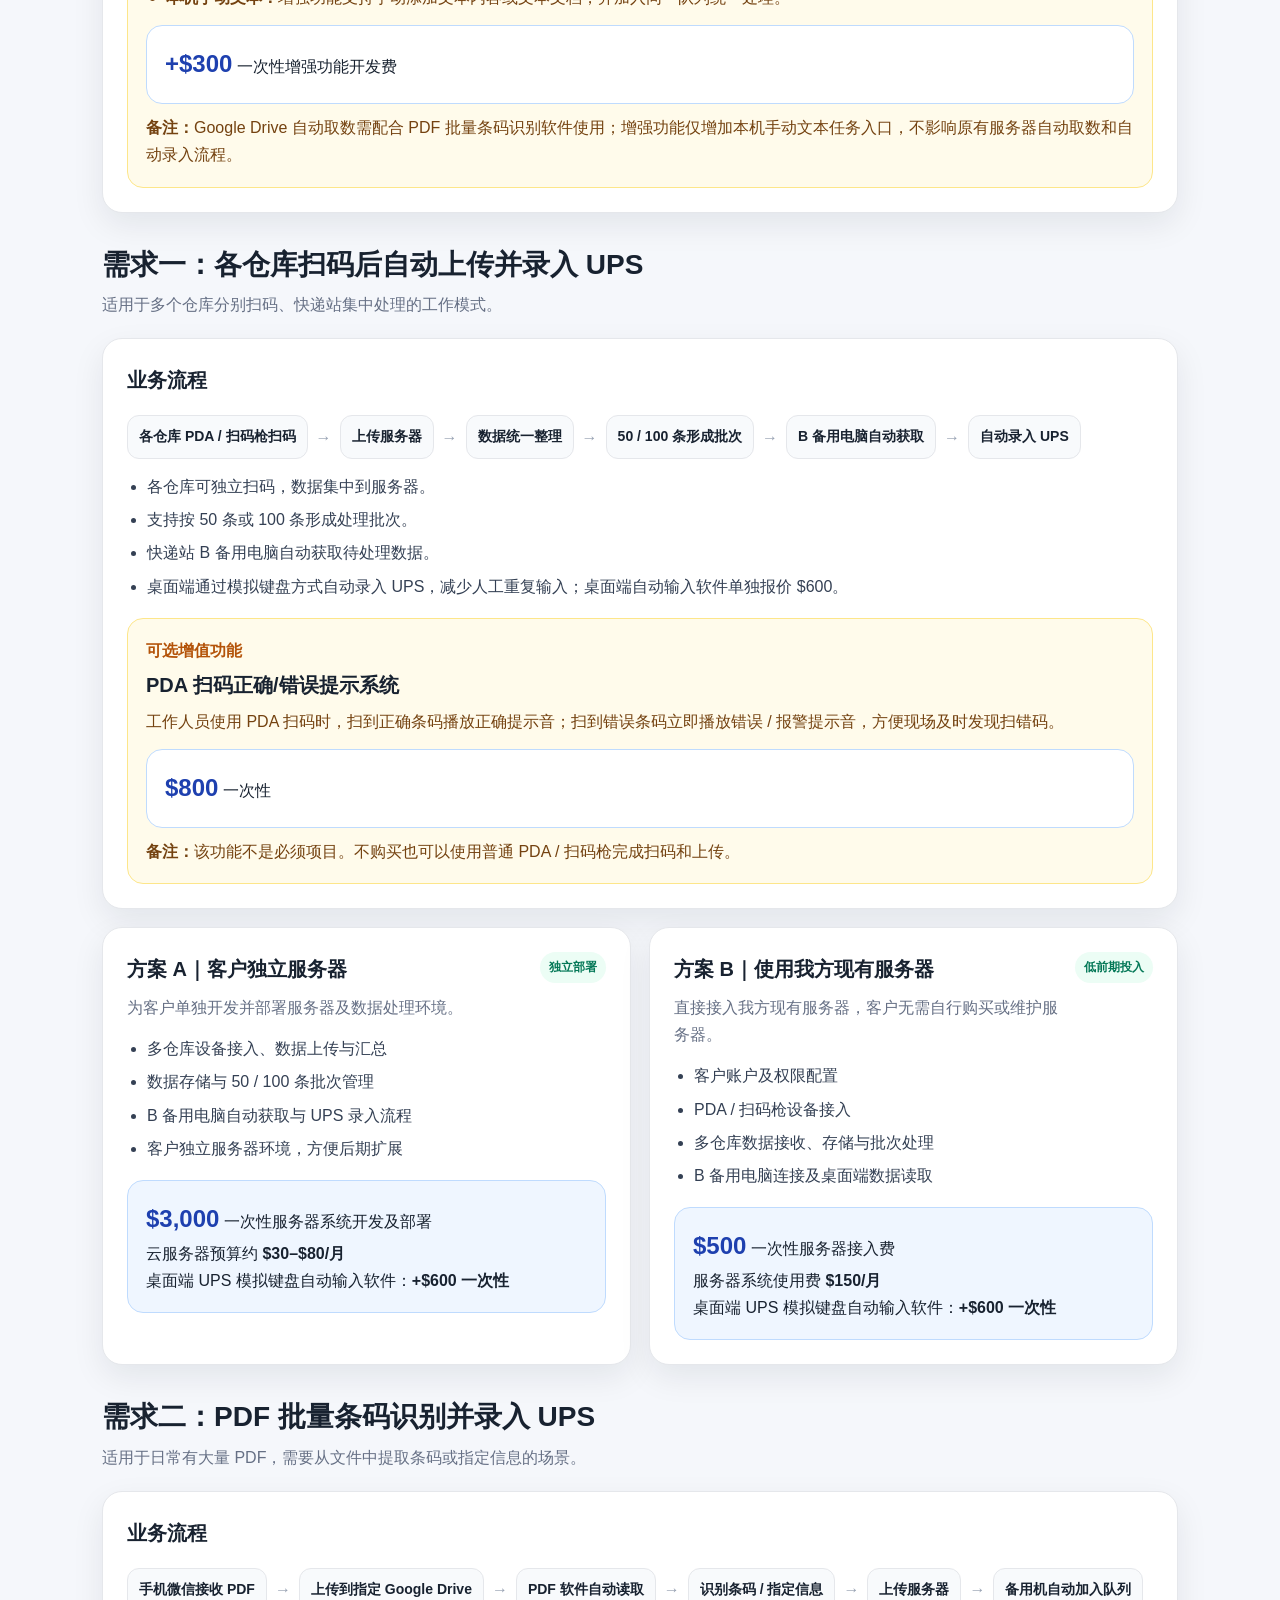
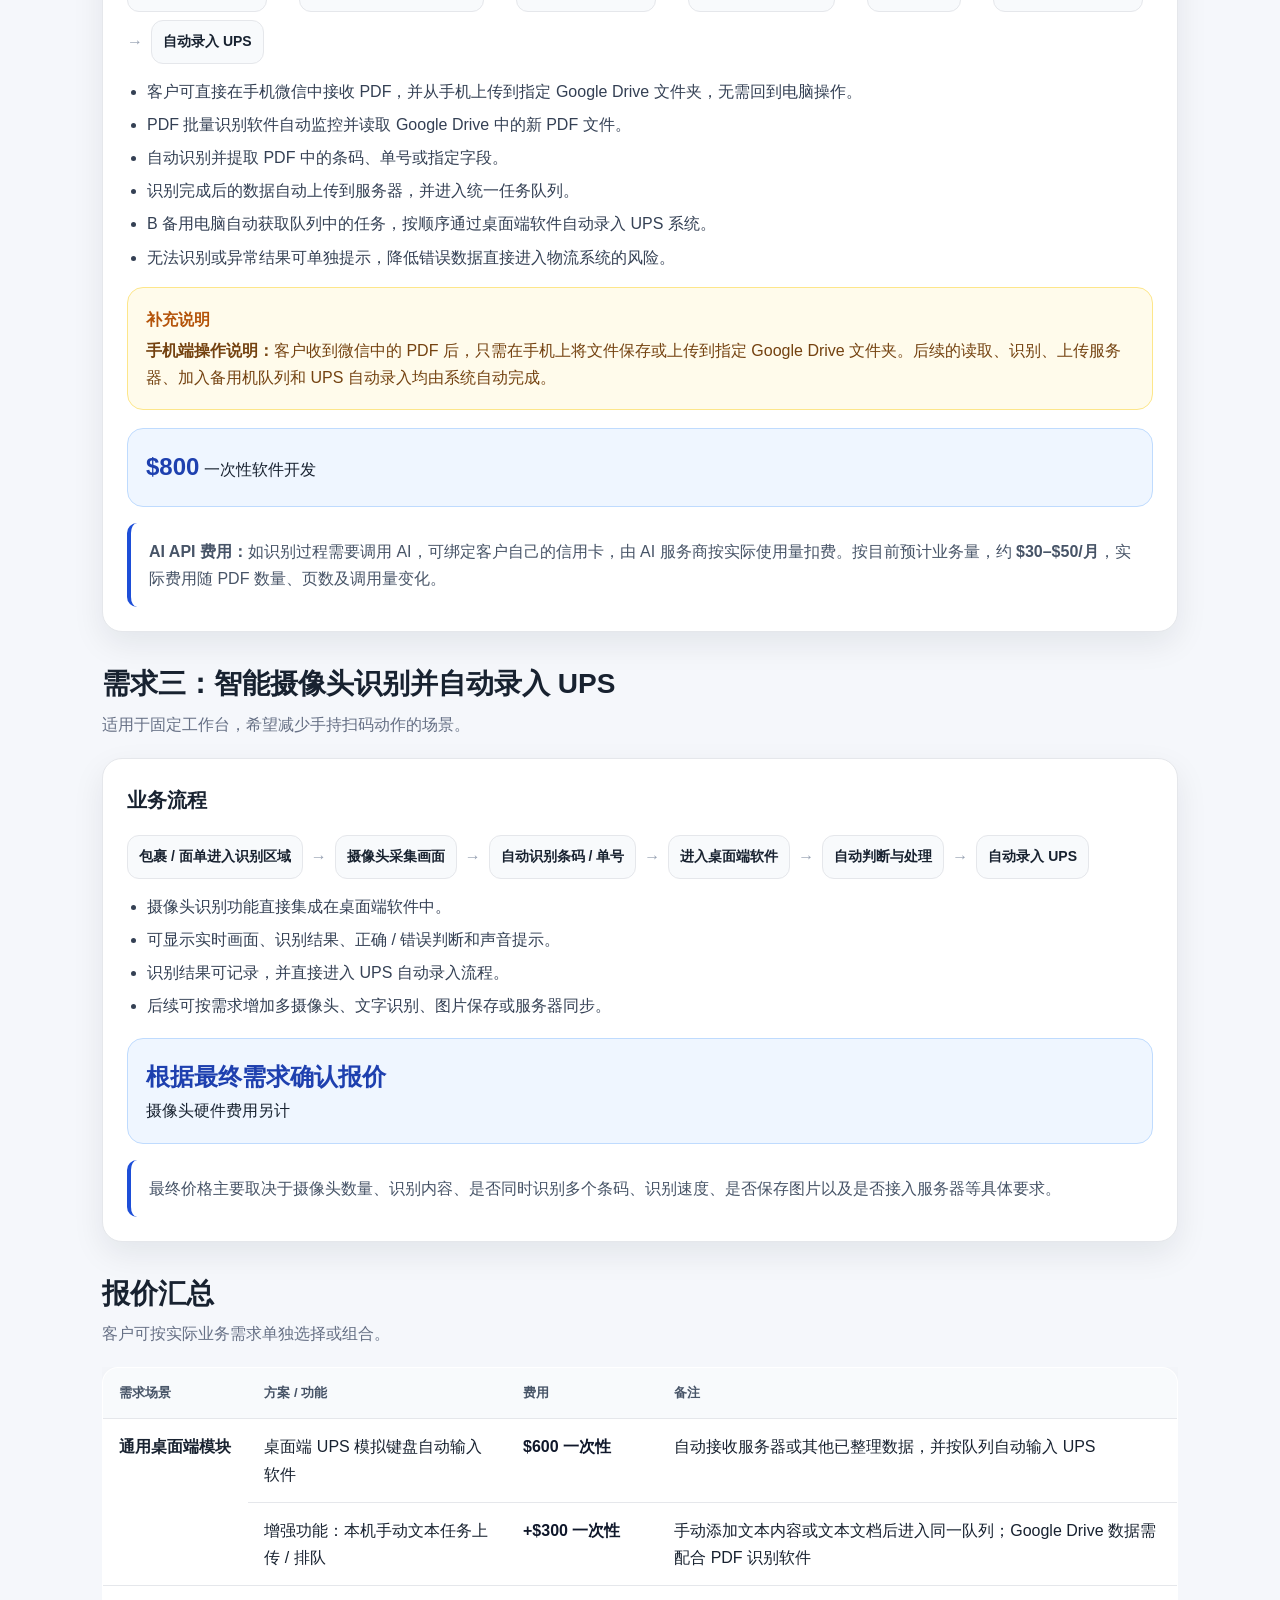
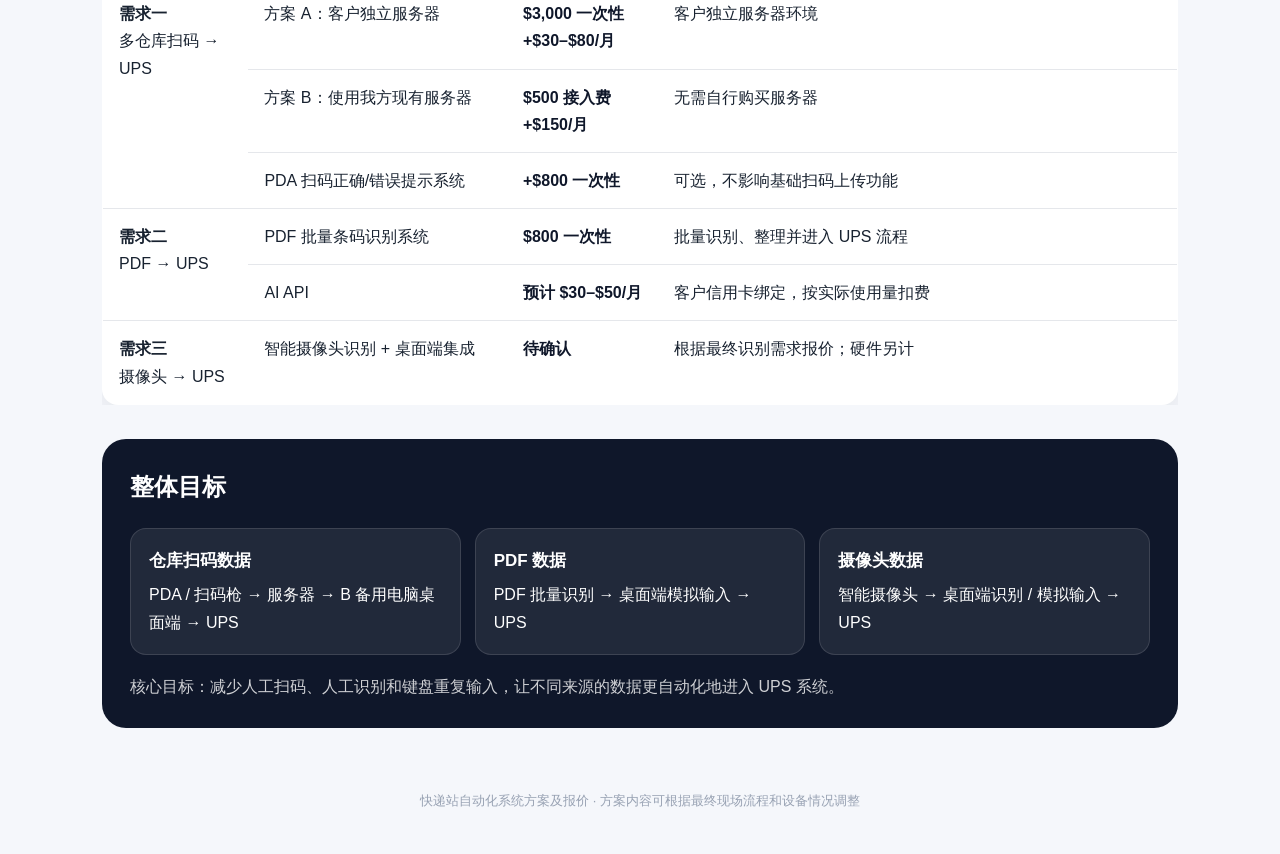
==== commit dfb87107: "Highlight PDF mobile workflow note in yellow" ====
--- a/courier-automation-quote/index.html
+++ b/courier-automation-quote/index.html
@@ -335,8 +335,9 @@
         <li>B 备用电脑自动获取队列中的任务，按顺序通过桌面端软件自动录入 UPS 系统。</li>
         <li>无法识别或异常结果可单独提示，降低错误数据直接进入物流系统的风险。</li>
       </ul>
-      <div class="note" style="margin-top:16px">
-        <b>手机端操作说明：</b>客户收到微信中的 PDF 后，只需在手机上将文件保存或上传到指定 Google Drive 文件夹。后续的读取、识别、上传服务器、加入备用机队列和 UPS 自动录入均由系统自动完成。
+      <div class="optional" style="margin-top:16px">
+        <div class="label">补充说明</div>
+        <p style="margin:4px 0 0;color:#744210"><b>手机端操作说明：</b>客户收到微信中的 PDF 后，只需在手机上将文件保存或上传到指定 Google Drive 文件夹。后续的读取、识别、上传服务器、加入备用机队列和 UPS 自动录入均由系统自动完成。</p>
       </div>
       <div class="pricebox">
         <strong>$800</strong> <span>一次性软件开发</span>
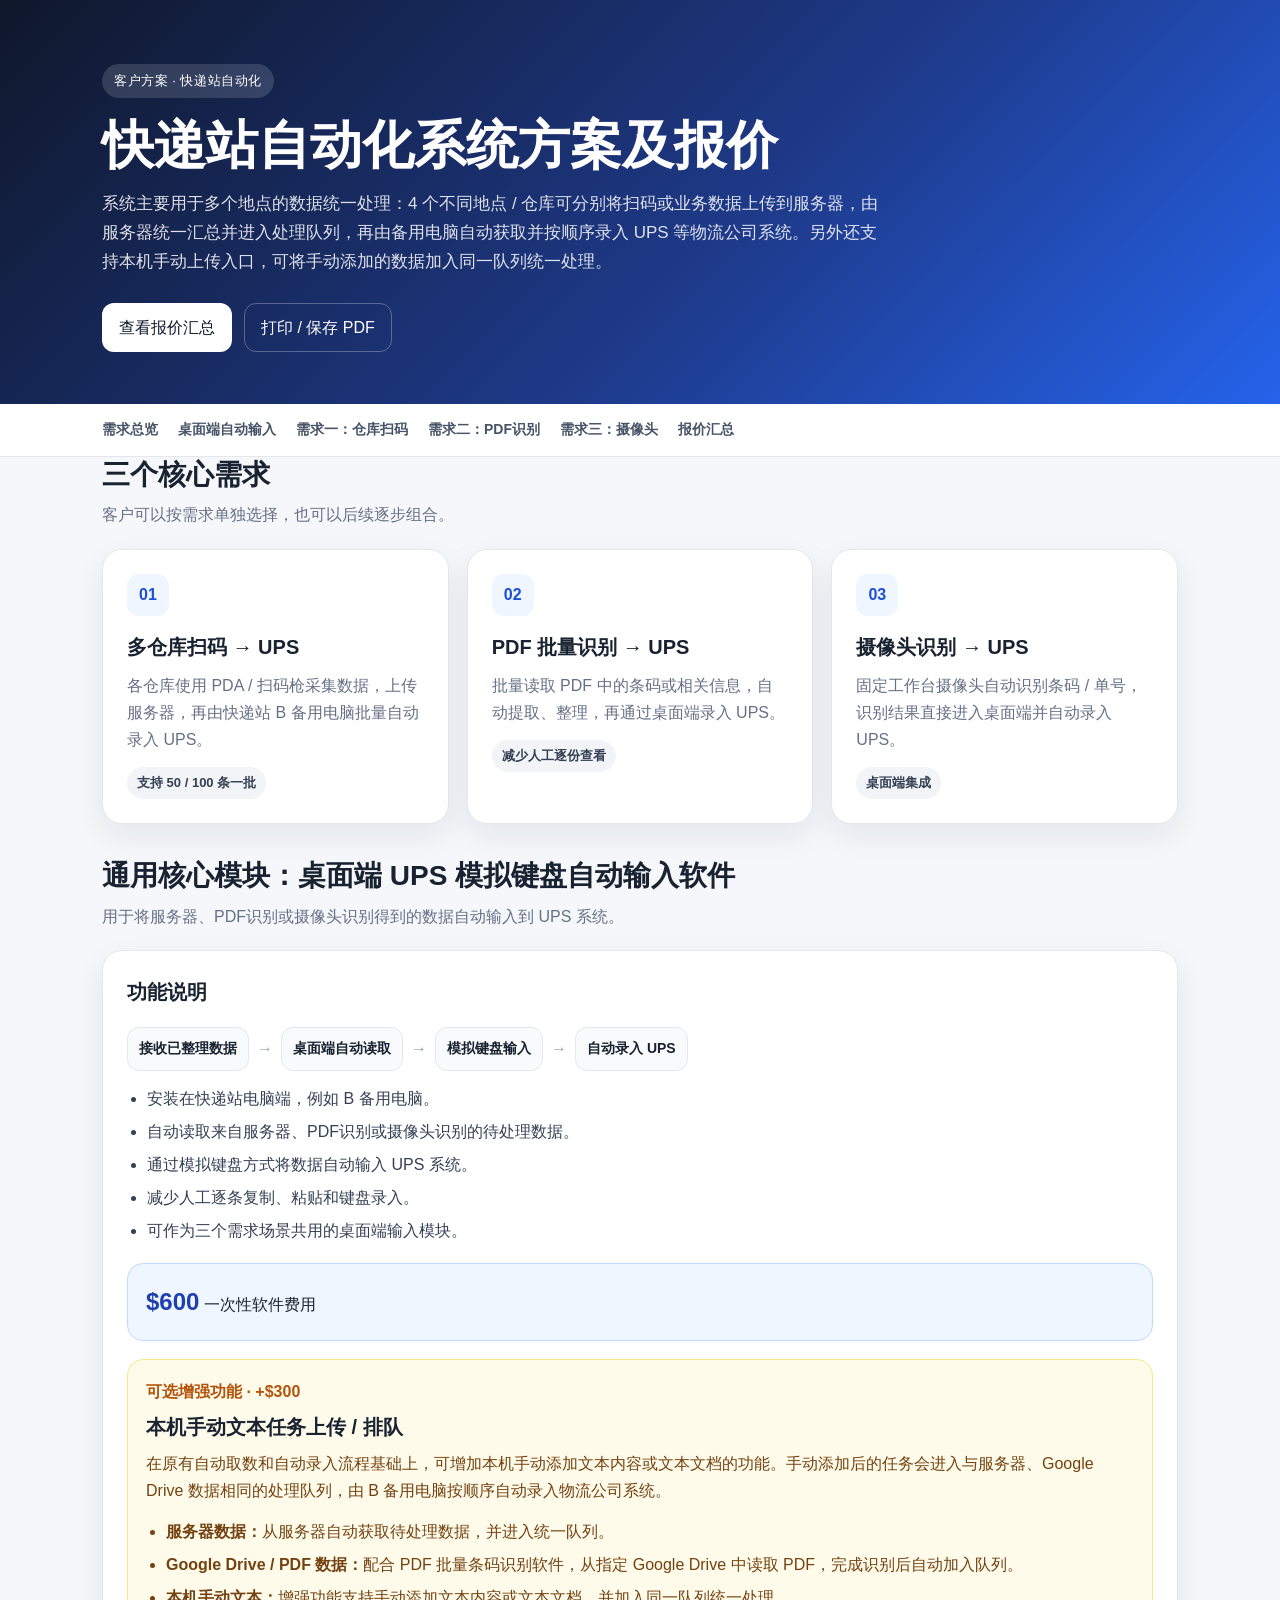
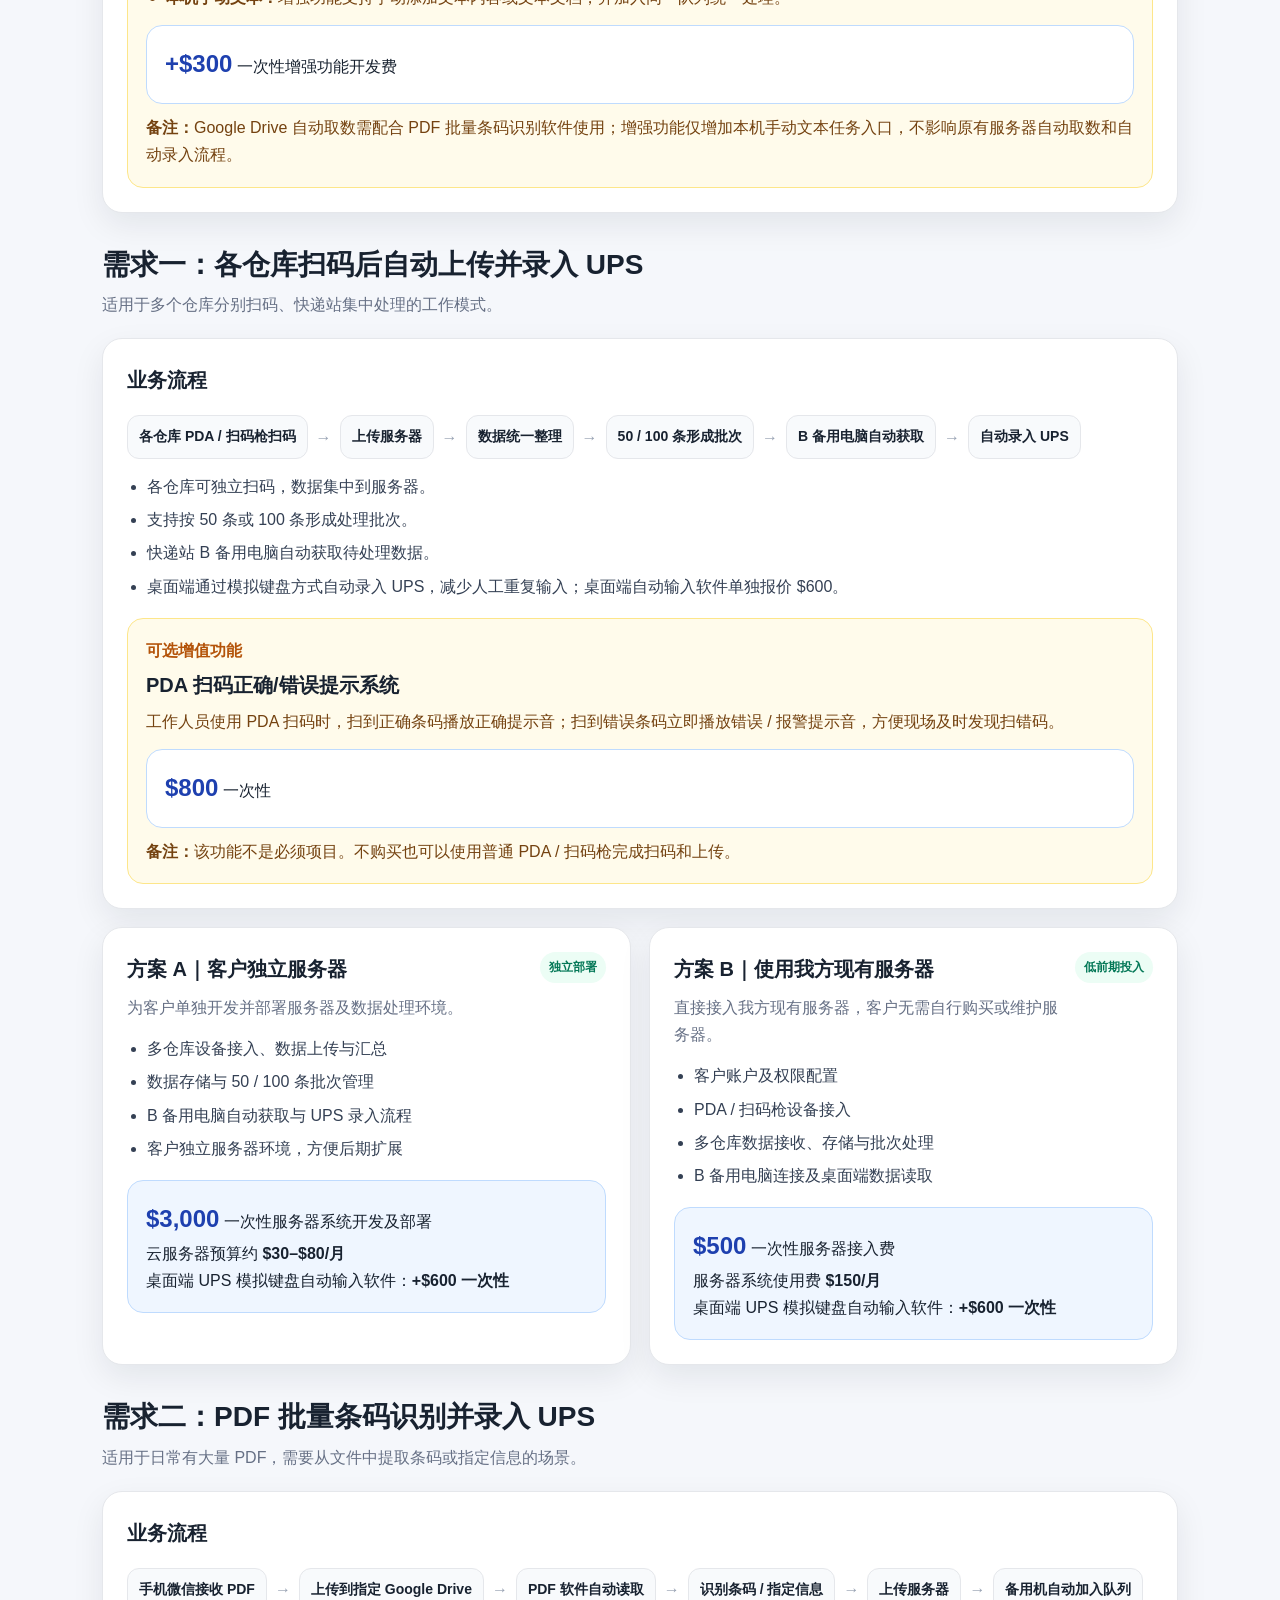
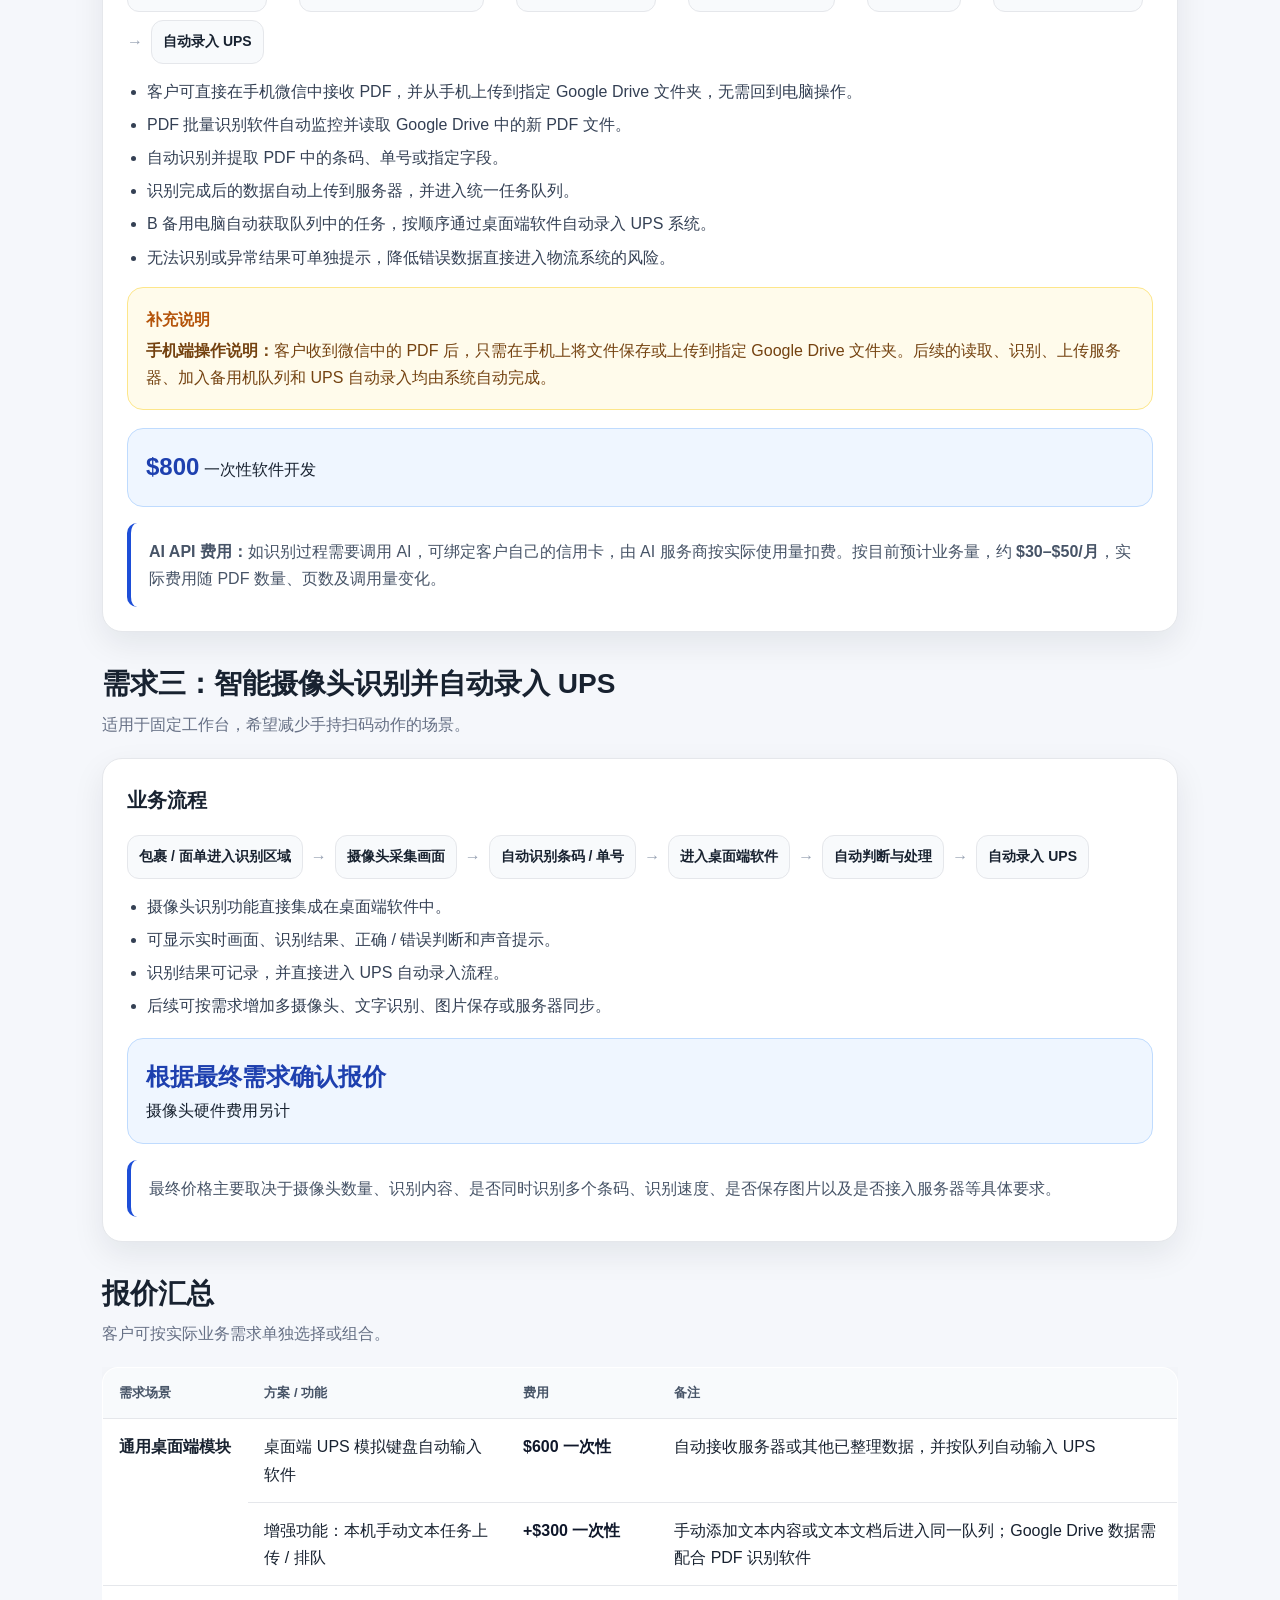
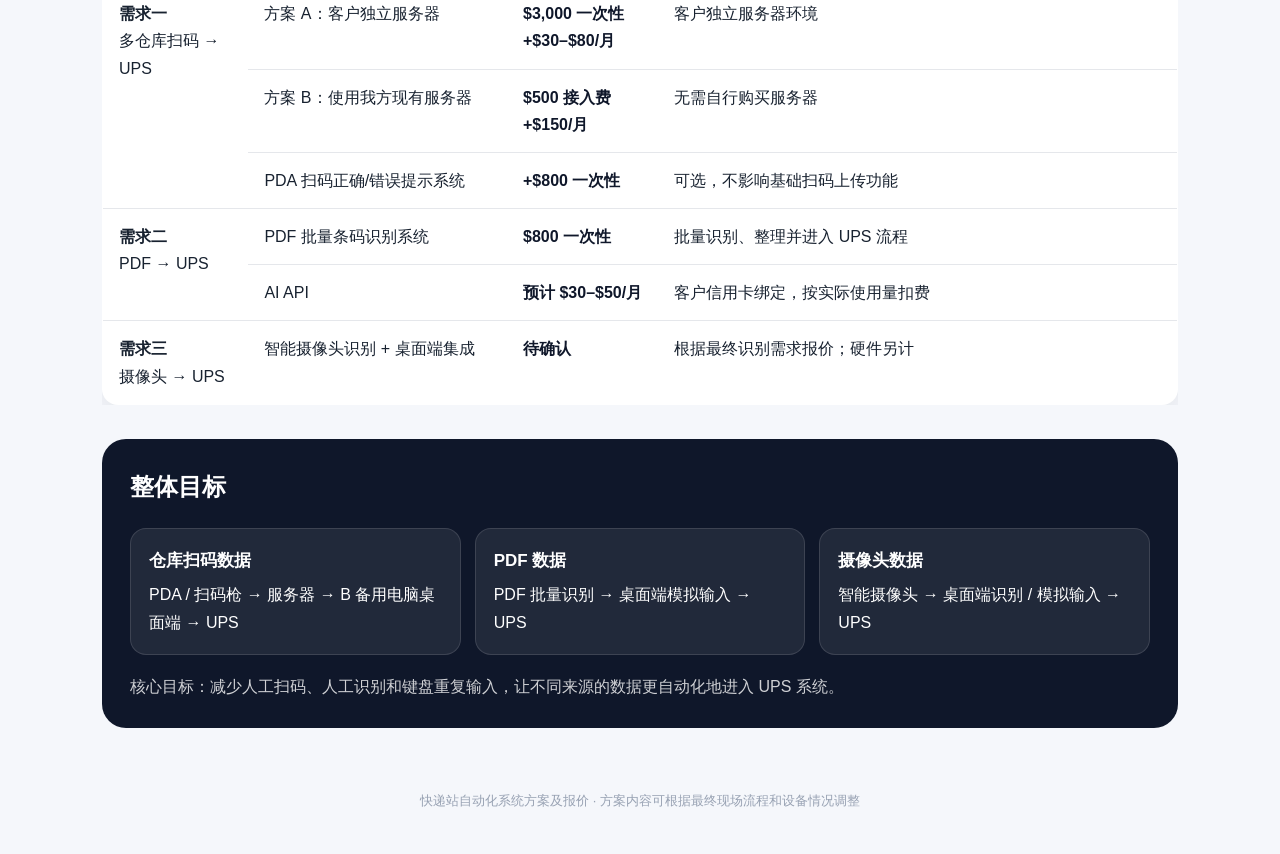
==== commit 9937eea7: "Clarify four-location server flow and manual upload" ====
--- a/courier-automation-quote/index.html
+++ b/courier-automation-quote/index.html
@@ -154,7 +154,7 @@
   <div class="wrap hero">
     <span class="eyebrow">客户方案 · 快递站自动化</span>
     <h1>快递站自动化系统方案及报价</h1>
-    <p>围绕三个实际业务场景分别设计解决方案：多仓库扫码上传、PDF批量条码识别、智能摄像头识别。三类数据最终都可通过桌面端自动录入 UPS 系统。桌面端模拟键盘自动输入软件作为通用核心模块单独报价。</p>
+    <p>系统主要用于多个地点的数据统一处理：4 个不同地点 / 仓库可分别将扫码或业务数据上传到服务器，由服务器统一汇总并进入处理队列，再由备用电脑自动获取并按顺序录入 UPS 等物流公司系统。另外还支持本机手动上传入口，可将手动添加的数据加入同一队列统一处理。</p>
     <div class="hero-actions">
       <a class="btn btn-light" href="#pricing">查看报价汇总</a>
       <button class="btn btn-ghost" onclick="window.print()">打印 / 保存 PDF</button>
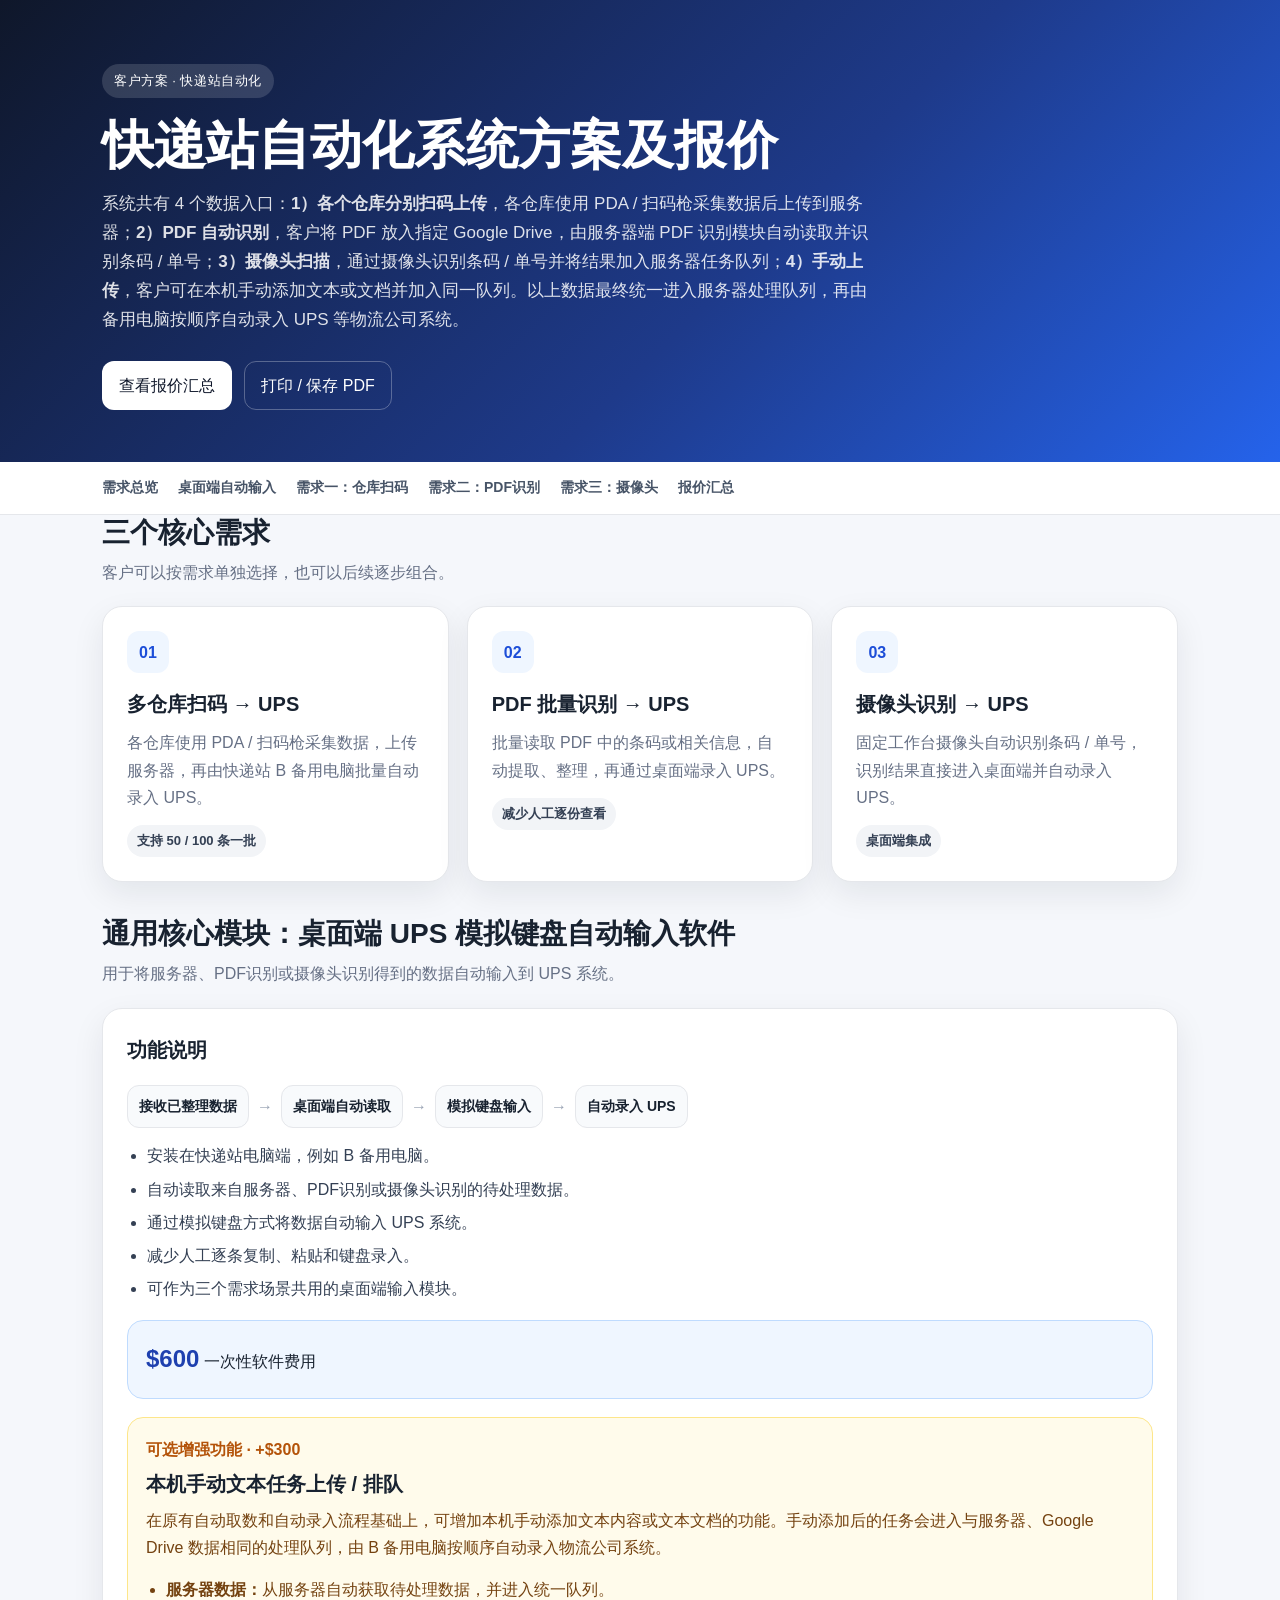
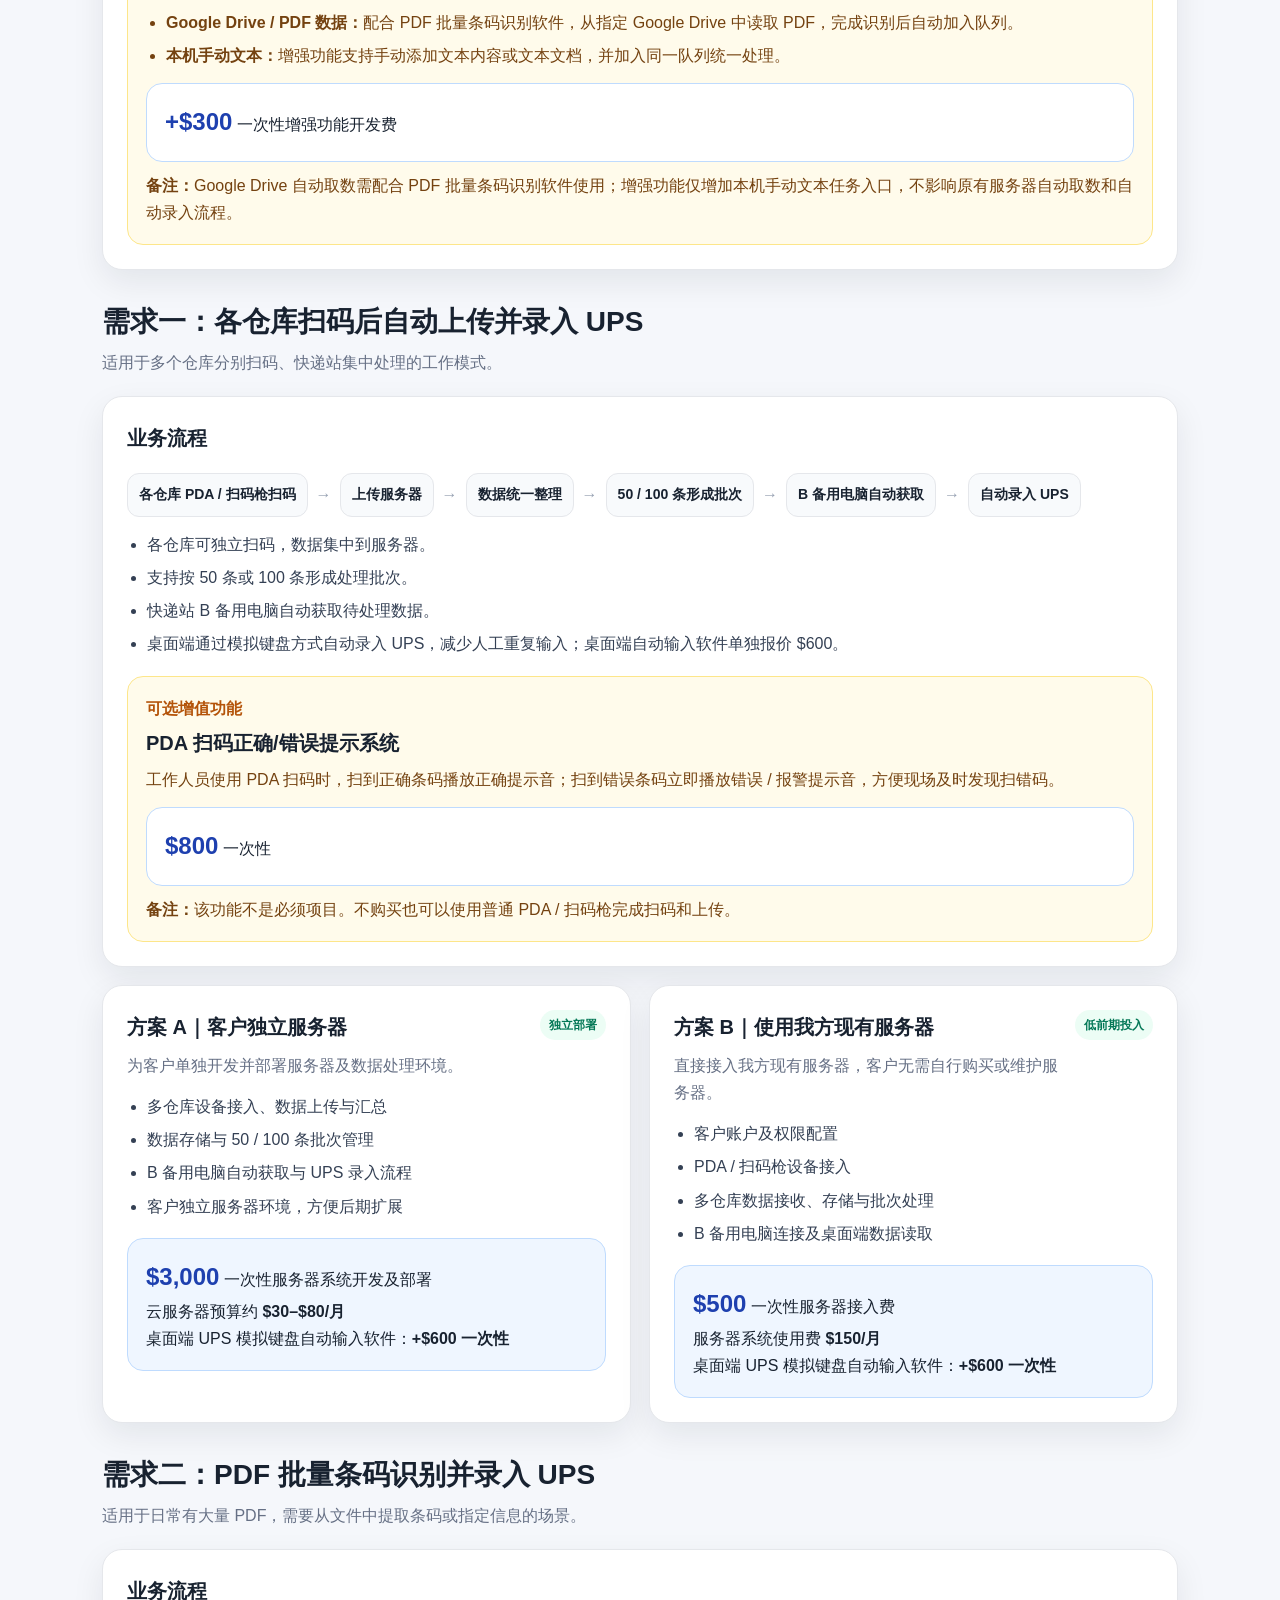
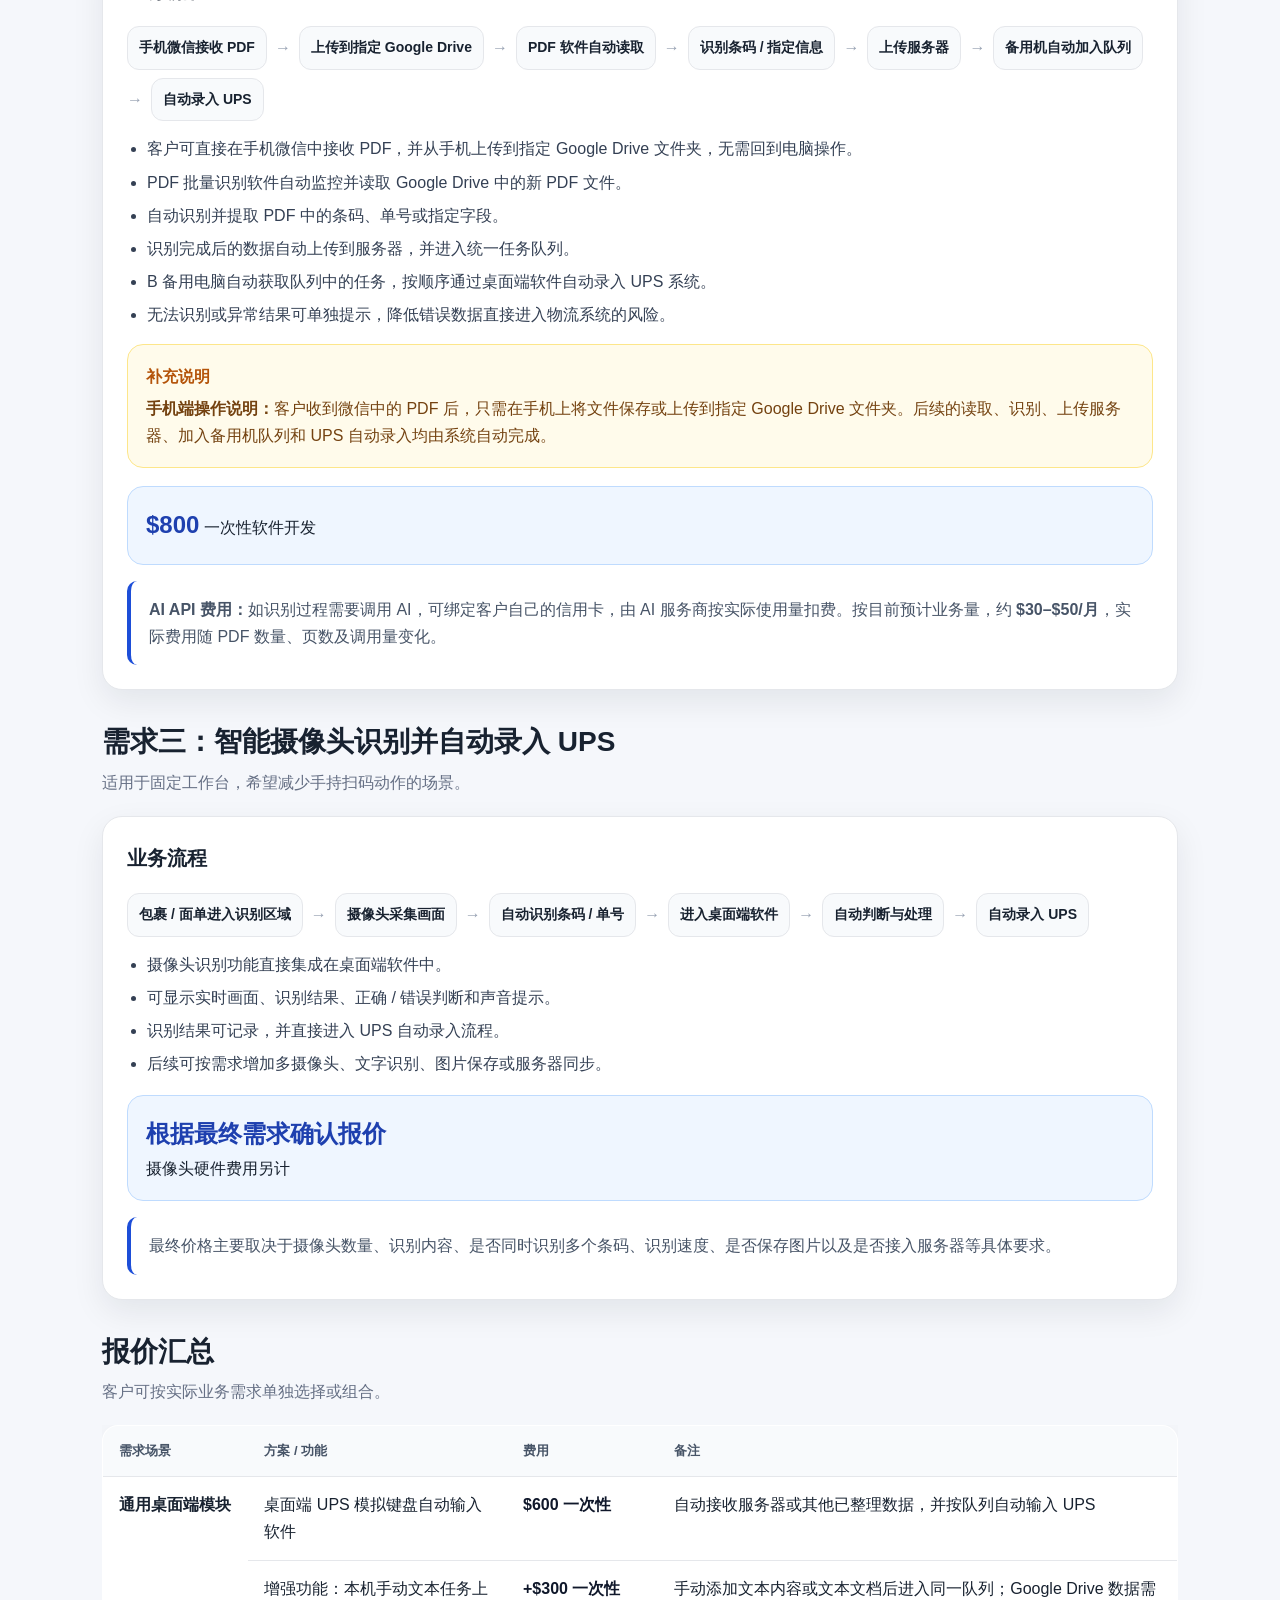
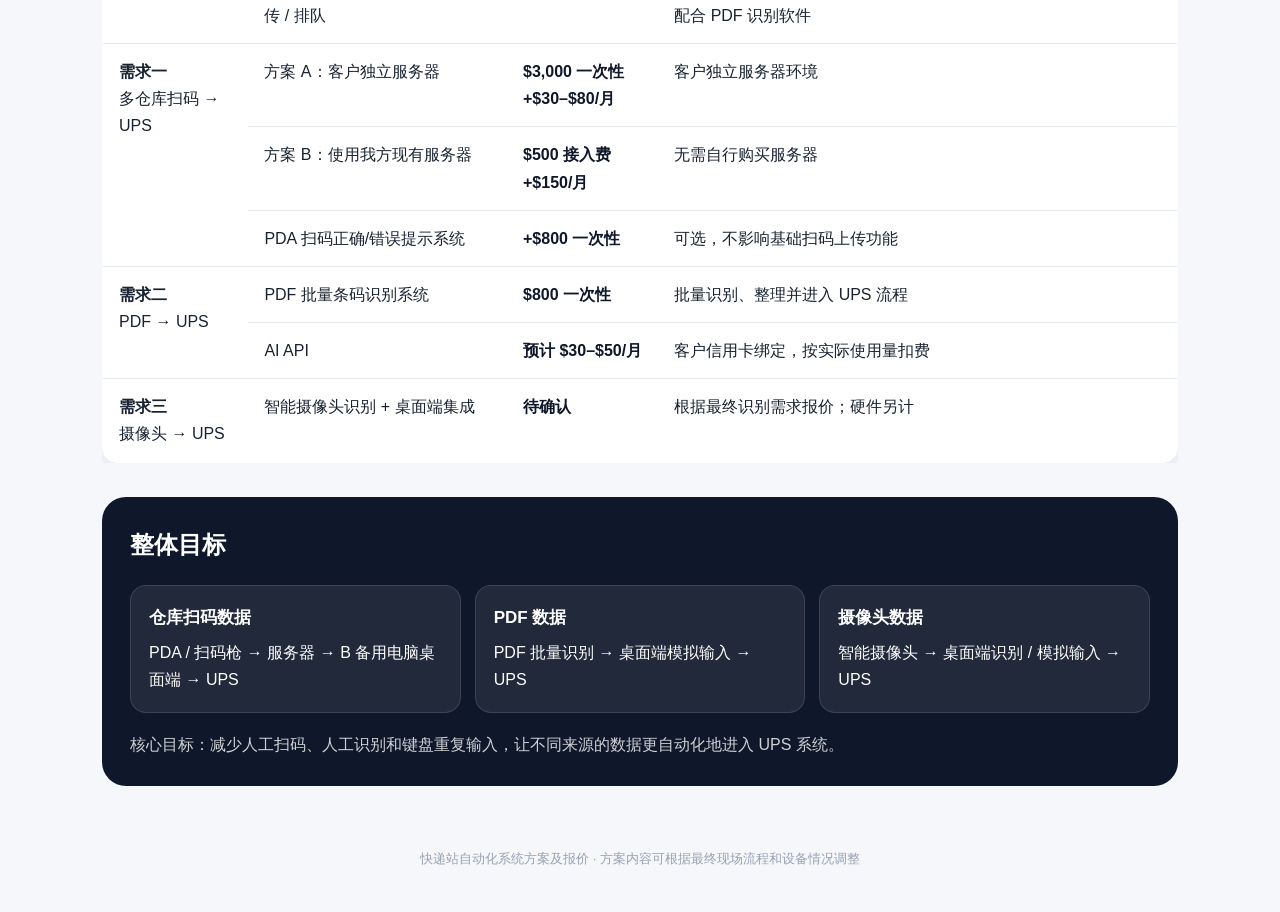
==== commit a012daa1: "Clarify four data entry points" ====
--- a/courier-automation-quote/index.html
+++ b/courier-automation-quote/index.html
@@ -154,7 +154,7 @@
   <div class="wrap hero">
     <span class="eyebrow">客户方案 · 快递站自动化</span>
     <h1>快递站自动化系统方案及报价</h1>
-    <p>系统主要用于多个地点的数据统一处理：4 个不同地点 / 仓库可分别将扫码或业务数据上传到服务器，由服务器统一汇总并进入处理队列，再由备用电脑自动获取并按顺序录入 UPS 等物流公司系统。另外还支持本机手动上传入口，可将手动添加的数据加入同一队列统一处理。</p>
+    <p>系统共有 4 个数据入口：<b>1）各个仓库分别扫码上传</b>，各仓库使用 PDA / 扫码枪采集数据后上传到服务器；<b>2）PDF 自动识别</b>，客户将 PDF 放入指定 Google Drive，由服务器端 PDF 识别模块自动读取并识别条码 / 单号；<b>3）摄像头扫描</b>，通过摄像头识别条码 / 单号并将结果加入服务器任务队列；<b>4）手动上传</b>，客户可在本机手动添加文本或文档并加入同一队列。以上数据最终统一进入服务器处理队列，再由备用电脑按顺序自动录入 UPS 等物流公司系统。</p>
     <div class="hero-actions">
       <a class="btn btn-light" href="#pricing">查看报价汇总</a>
       <button class="btn btn-ghost" onclick="window.print()">打印 / 保存 PDF</button>
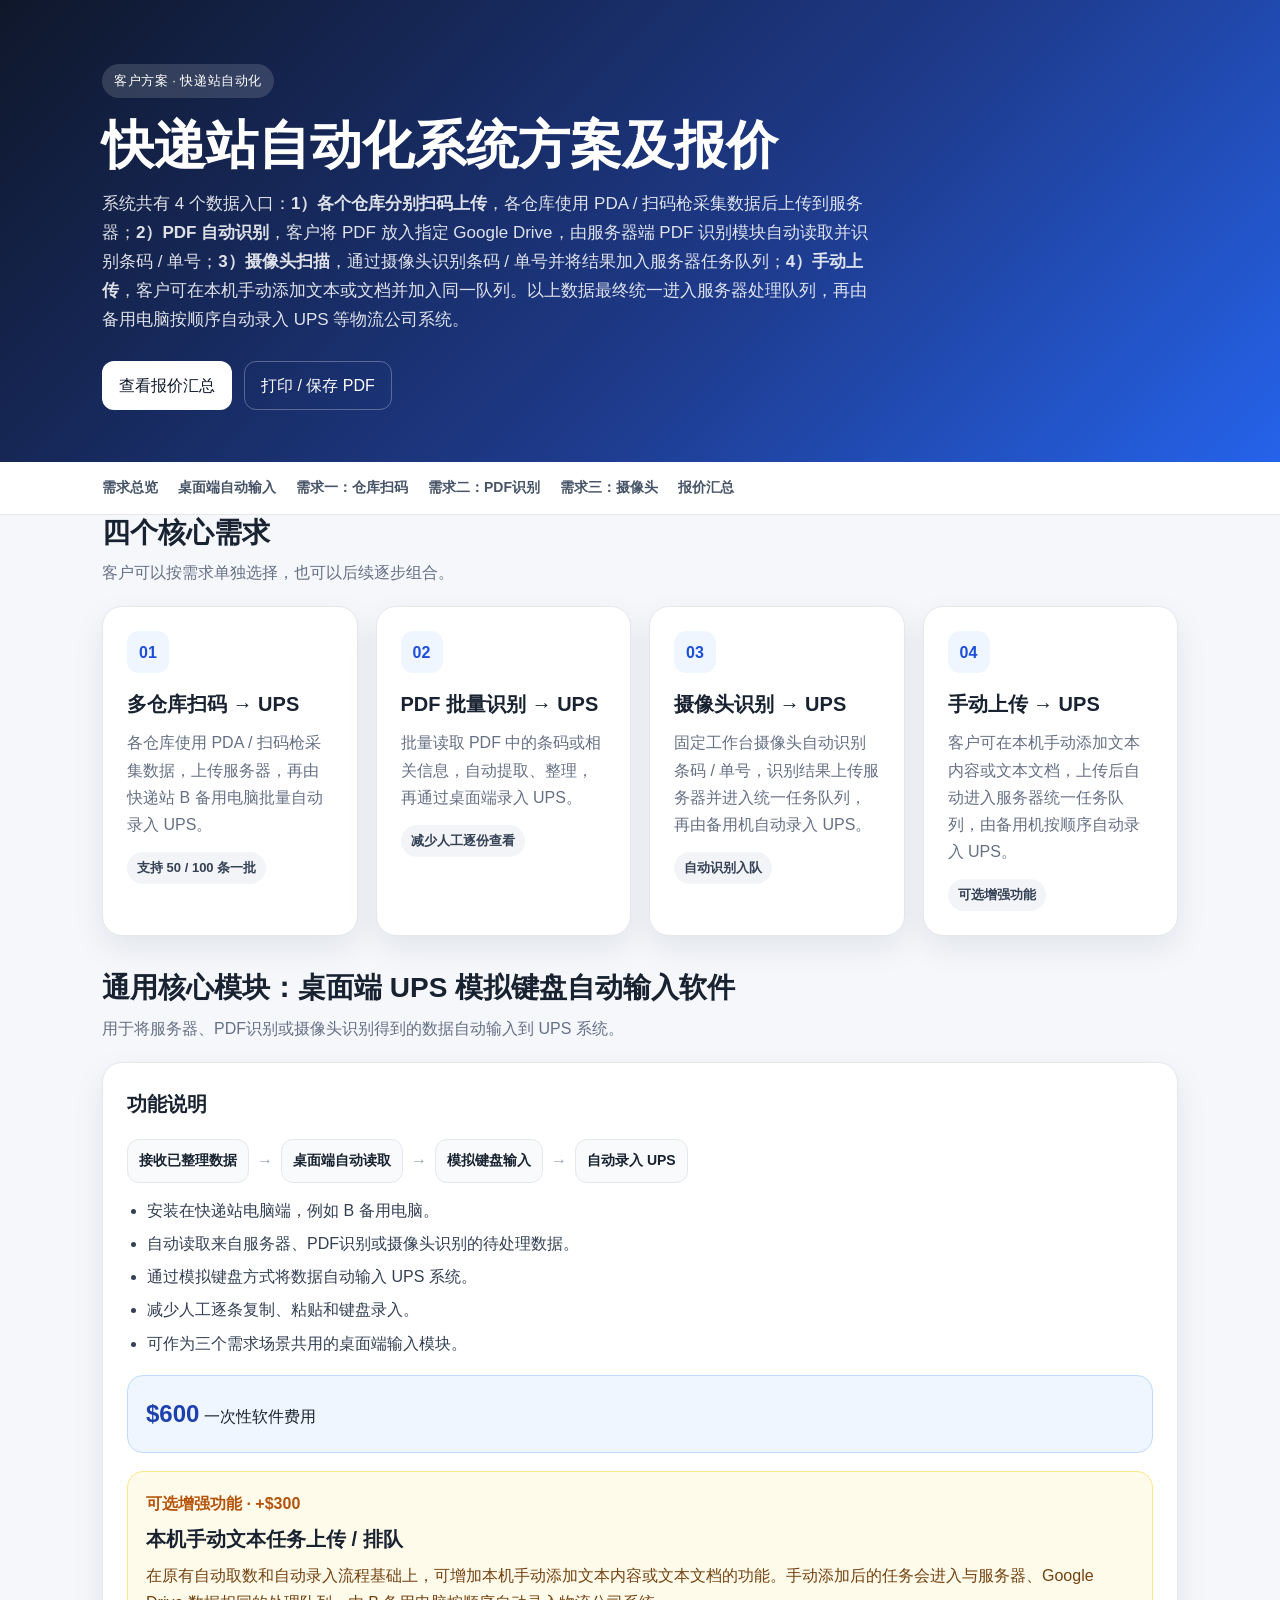
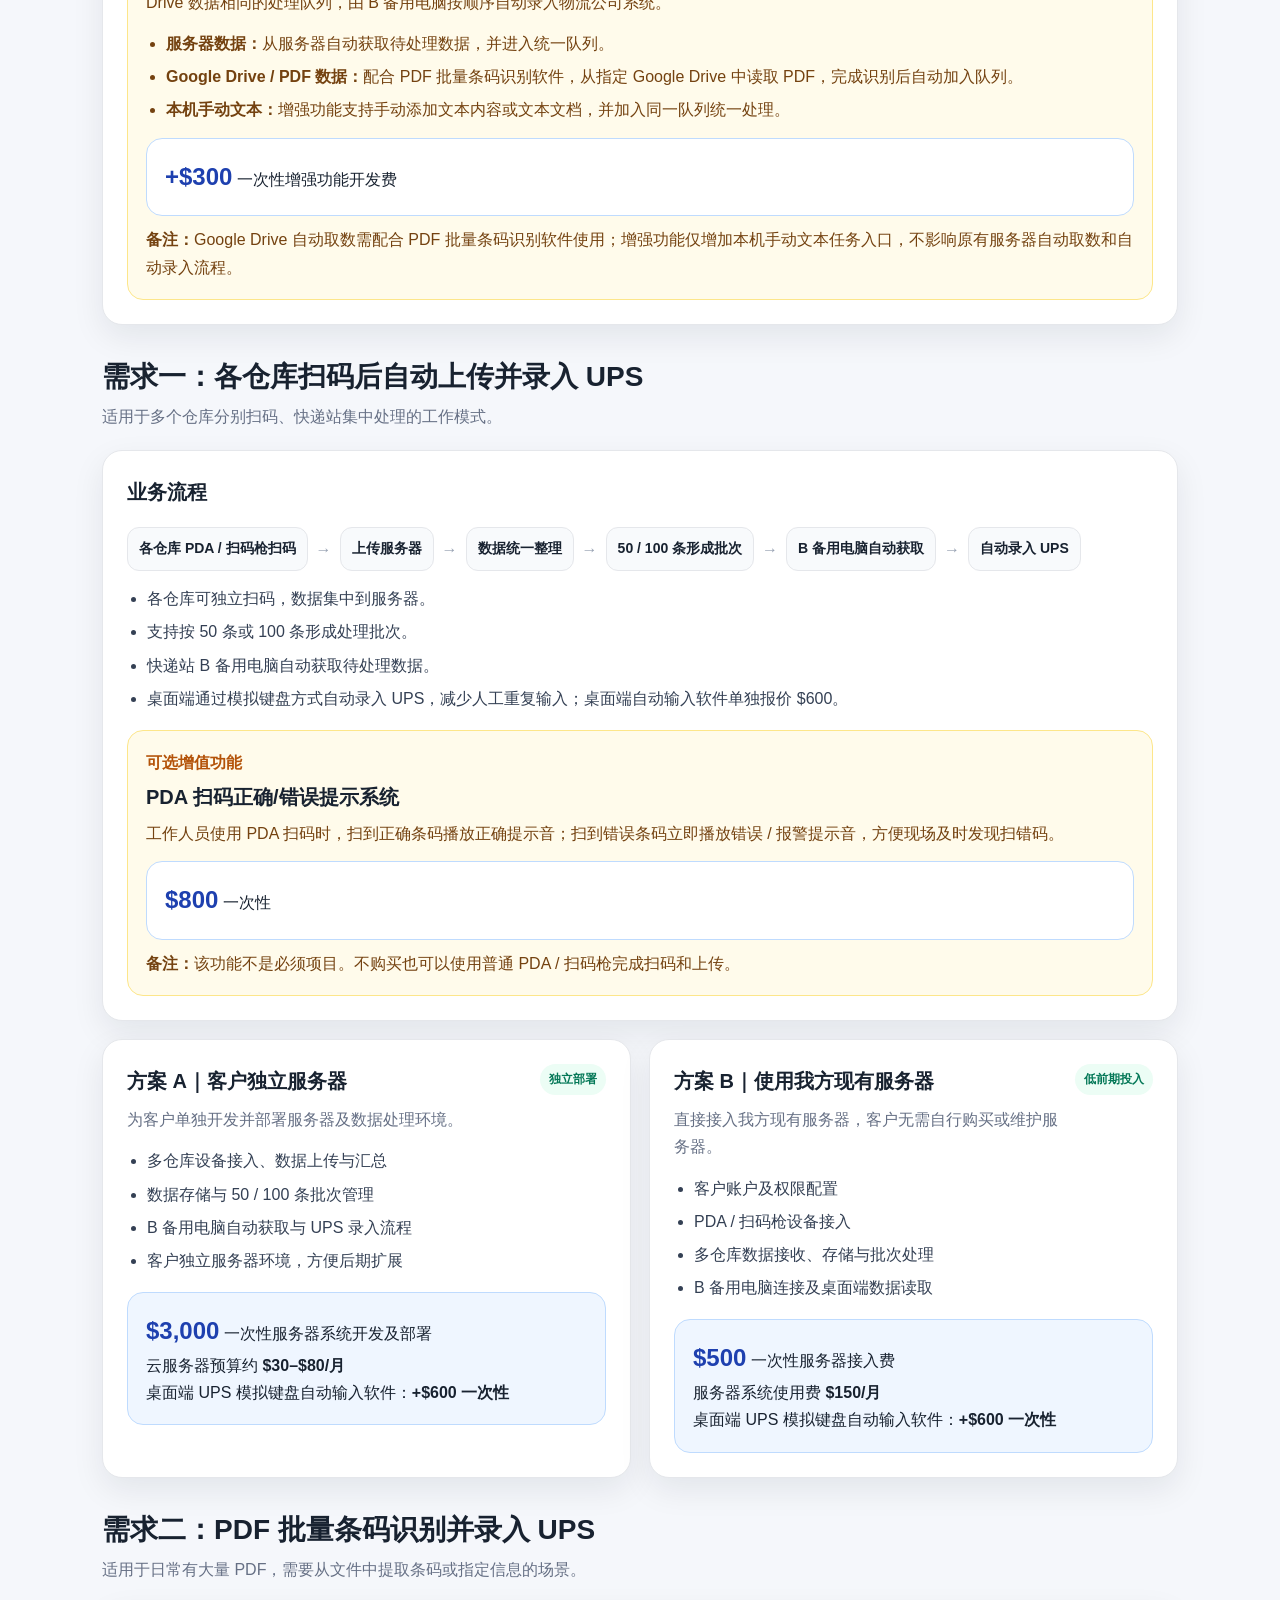
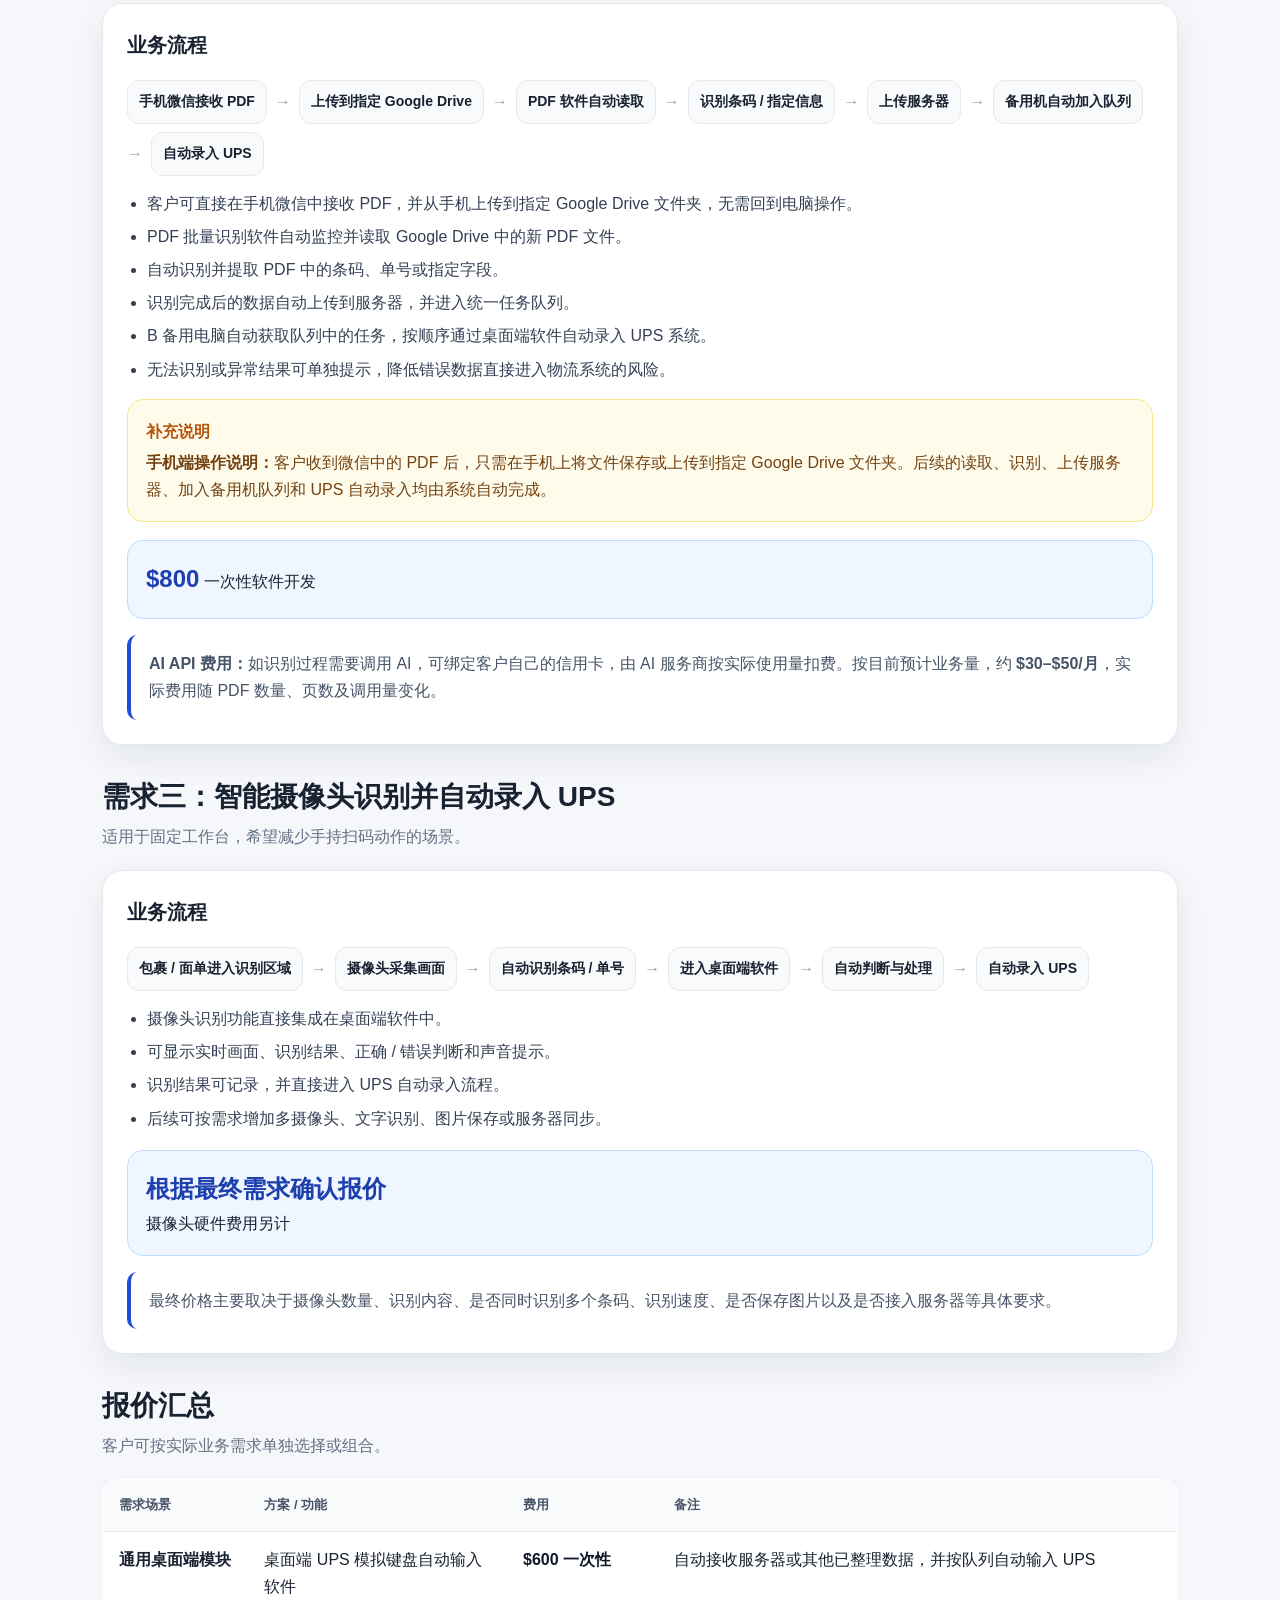
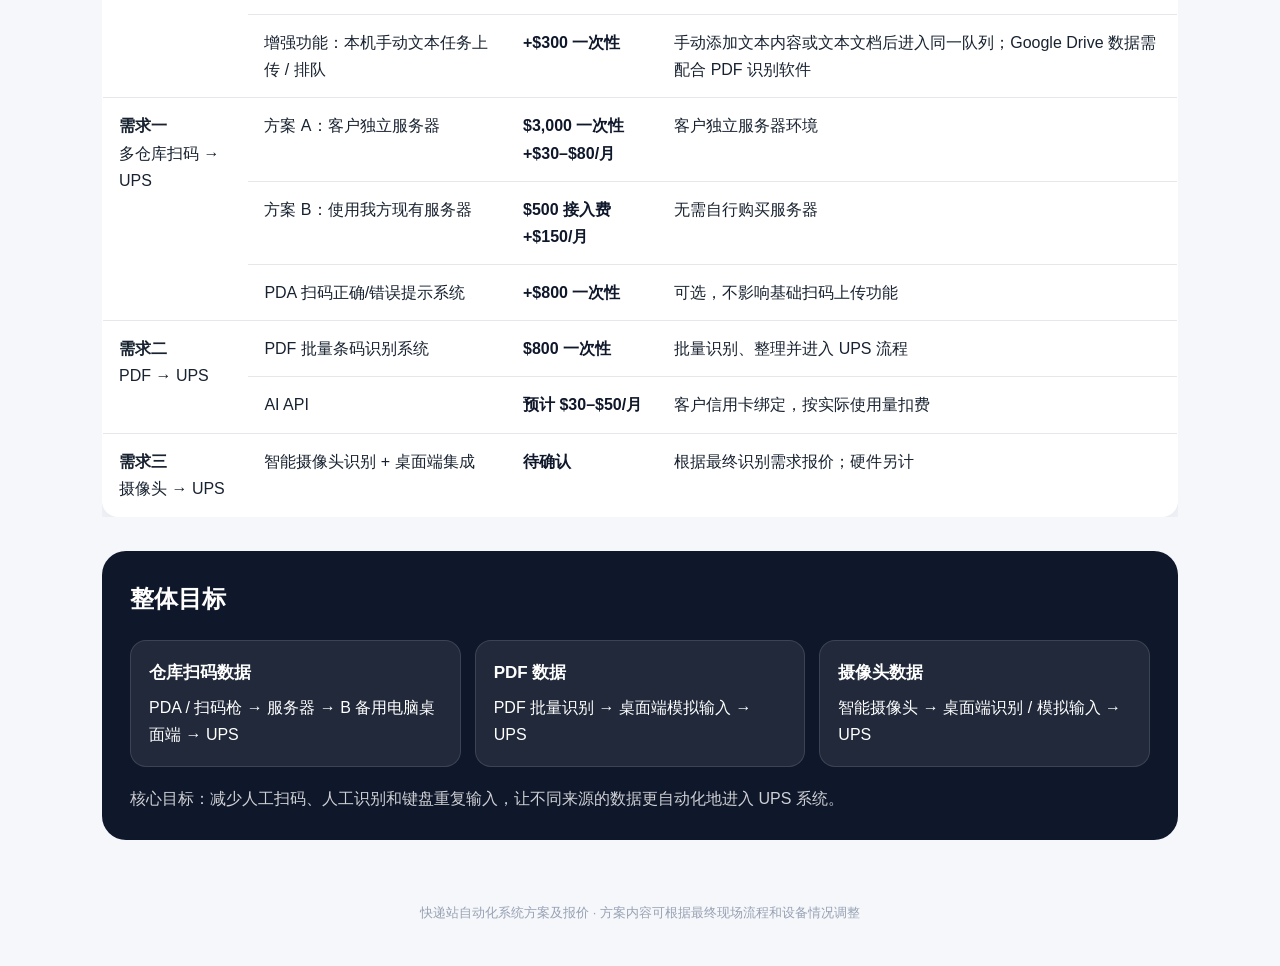
==== commit 66ac90cd: "Add fourth core requirement for manual upload" ====
--- a/courier-automation-quote/index.html
+++ b/courier-automation-quote/index.html
@@ -68,7 +68,7 @@
     section{margin:0 0 34px}
     .section-title{font-size:28px;line-height:1.3;margin:0 0 8px}
     .section-sub{margin:0 0 20px;color:var(--muted)}
-    .grid{display:grid;grid-template-columns:repeat(3,1fr);gap:18px}
+    .grid{display:grid;grid-template-columns:repeat(4,1fr);gap:18px}
     .card{
       background:var(--card);border:1px solid var(--line);
       border-radius:var(--radius);padding:24px;box-shadow:var(--shadow)
@@ -175,7 +175,7 @@
 
 <main class="wrap">
   <section id="overview">
-    <h2 class="section-title">三个核心需求</h2>
+    <h2 class="section-title">四个核心需求</h2>
     <p class="section-sub">客户可以按需求单独选择，也可以后续逐步组合。</p>
     <div class="grid">
       <div class="card">
@@ -193,8 +193,14 @@
       <div class="card">
         <div class="scenario-number">03</div>
         <h3>摄像头识别 → UPS</h3>
-        <p>固定工作台摄像头自动识别条码 / 单号，识别结果直接进入桌面端并自动录入 UPS。</p>
-        <span class="tag">桌面端集成</span>
+        <p>固定工作台摄像头自动识别条码 / 单号，识别结果上传服务器并进入统一任务队列，再由备用机自动录入 UPS。</p>
+        <span class="tag">自动识别入队</span>
+      </div>
+      <div class="card">
+        <div class="scenario-number">04</div>
+        <h3>手动上传 → UPS</h3>
+        <p>客户可在本机手动添加文本内容或文本文档，上传后自动进入服务器统一任务队列，由备用机按顺序自动录入 UPS。</p>
+        <span class="tag">可选增强功能</span>
       </div>
     </div>
   </section>
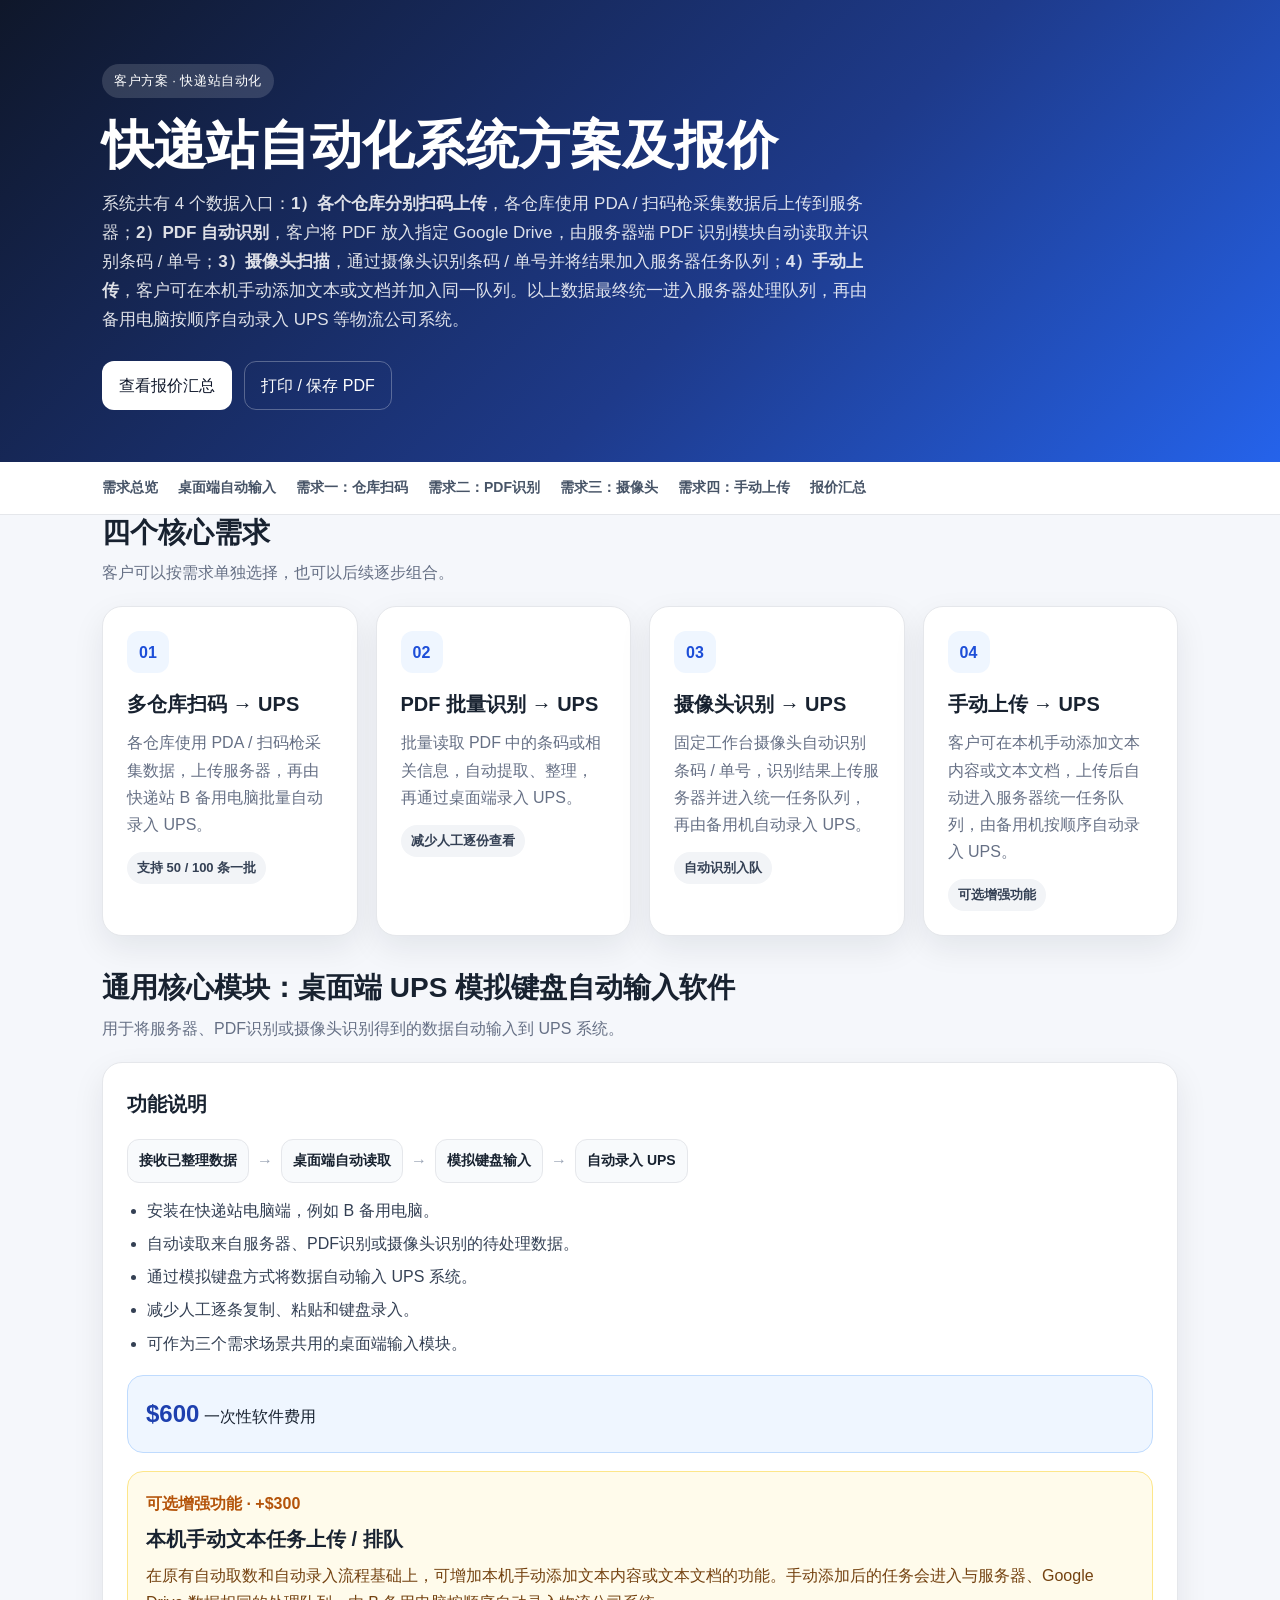
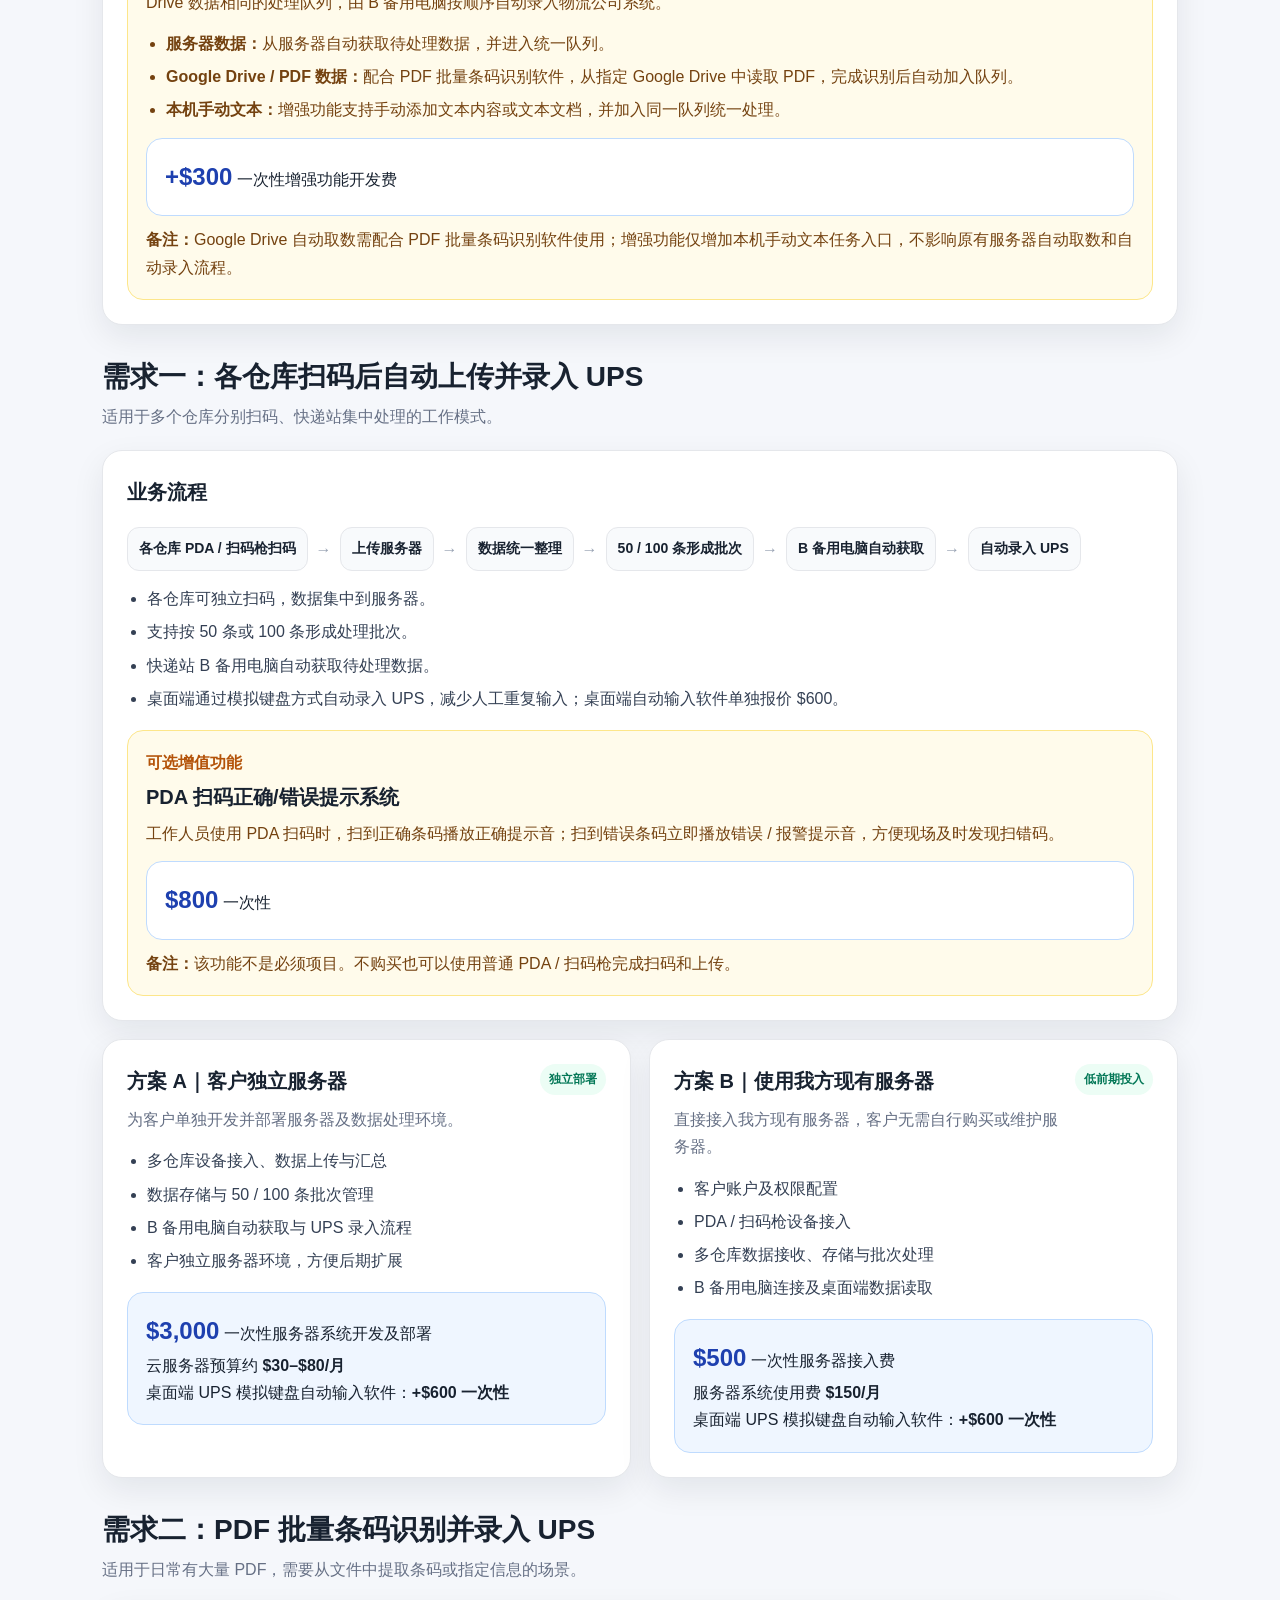
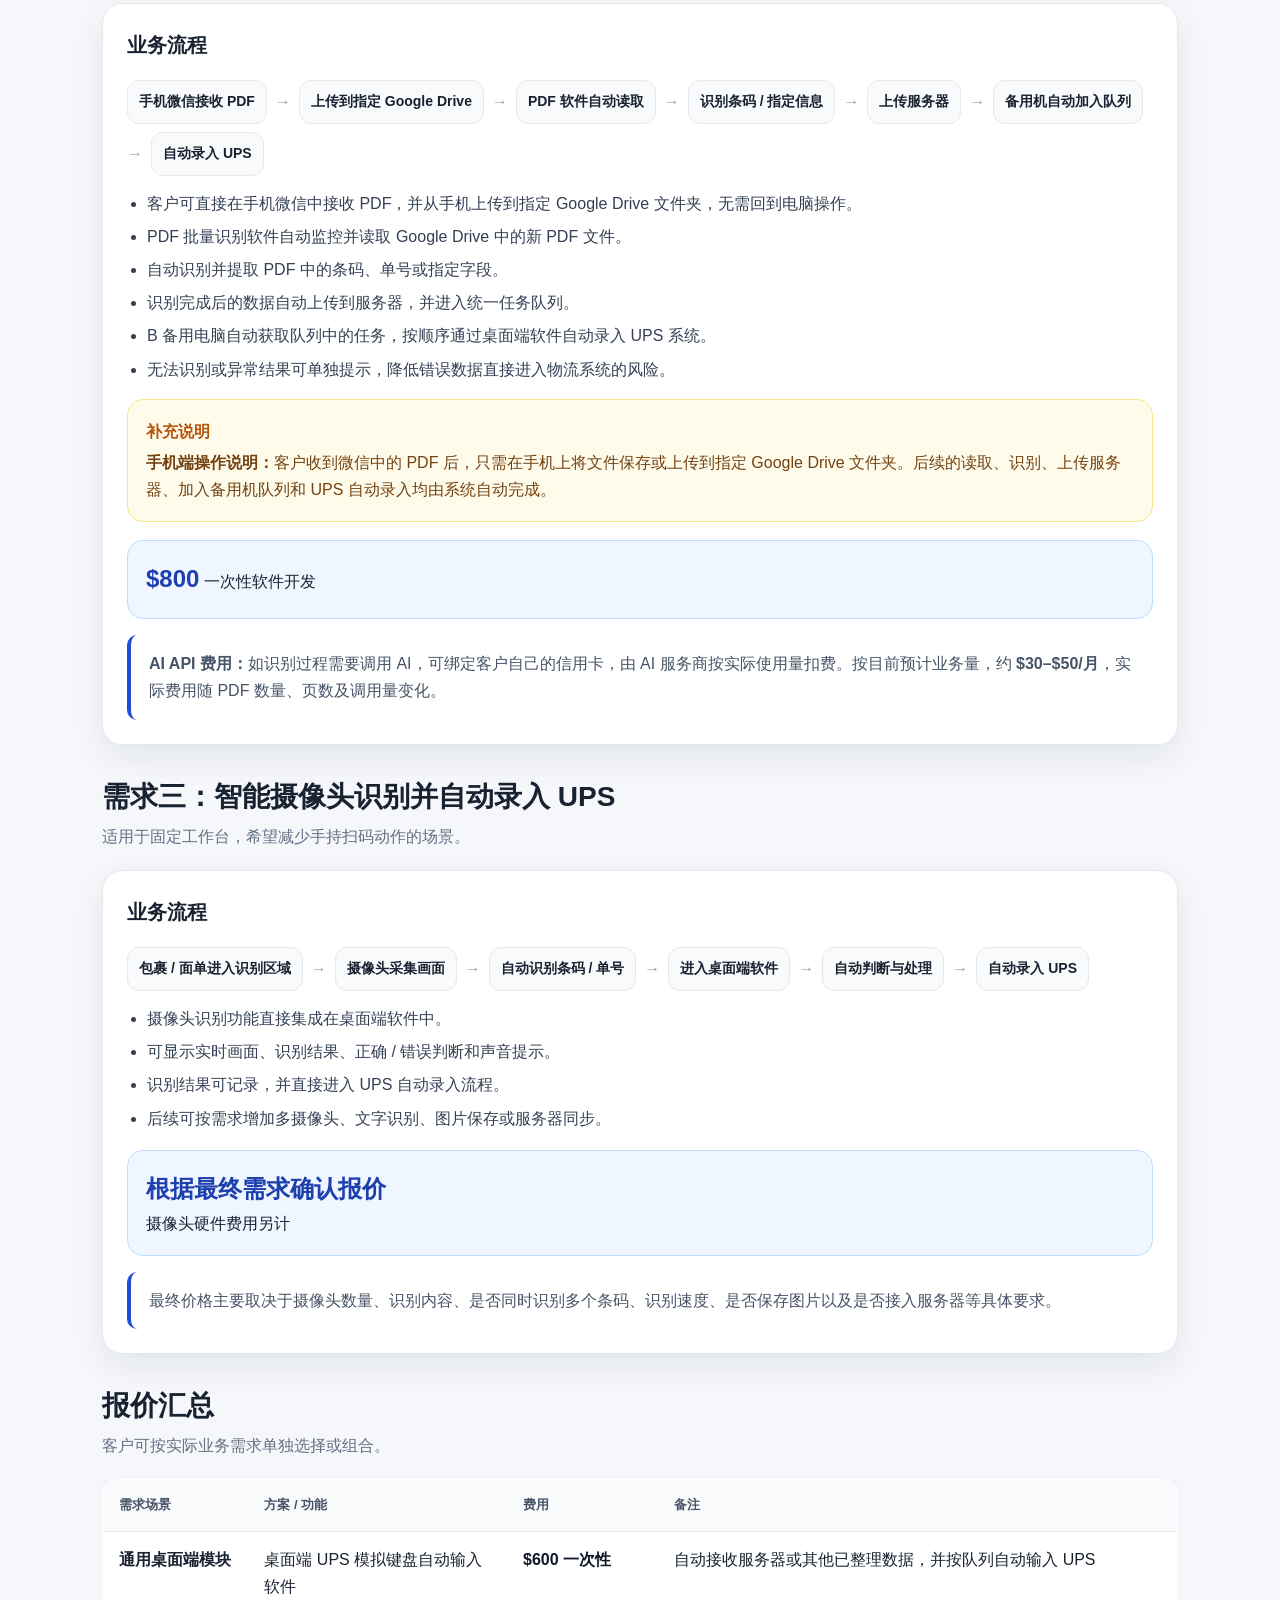
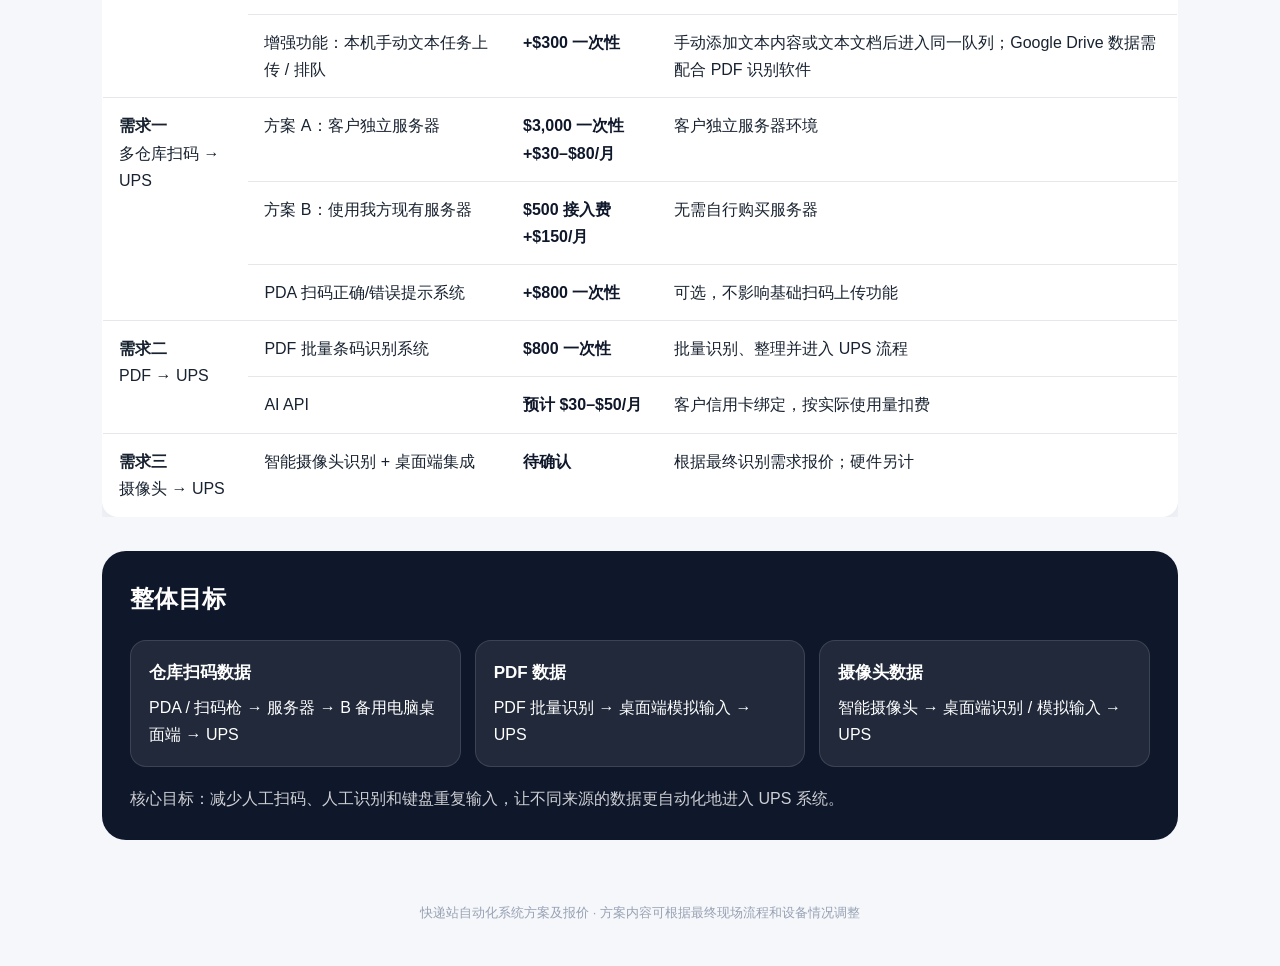
==== commit 24811db3: "Add manual upload to top navigation" ====
--- a/courier-automation-quote/index.html
+++ b/courier-automation-quote/index.html
@@ -169,6 +169,7 @@
     <a href="#need1">需求一：仓库扫码</a>
     <a href="#need2">需求二：PDF识别</a>
     <a href="#need3">需求三：摄像头</a>
+    <a href="#need4">需求四：手动上传</a>
     <a href="#pricing">报价汇总</a>
   </div>
 </nav>
@@ -196,7 +197,7 @@
         <p>固定工作台摄像头自动识别条码 / 单号，识别结果上传服务器并进入统一任务队列，再由备用机自动录入 UPS。</p>
         <span class="tag">自动识别入队</span>
       </div>
-      <div class="card">
+      <div class="card" id="need4">
         <div class="scenario-number">04</div>
         <h3>手动上传 → UPS</h3>
         <p>客户可在本机手动添加文本内容或文本文档，上传后自动进入服务器统一任务队列，由备用机按顺序自动录入 UPS。</p>
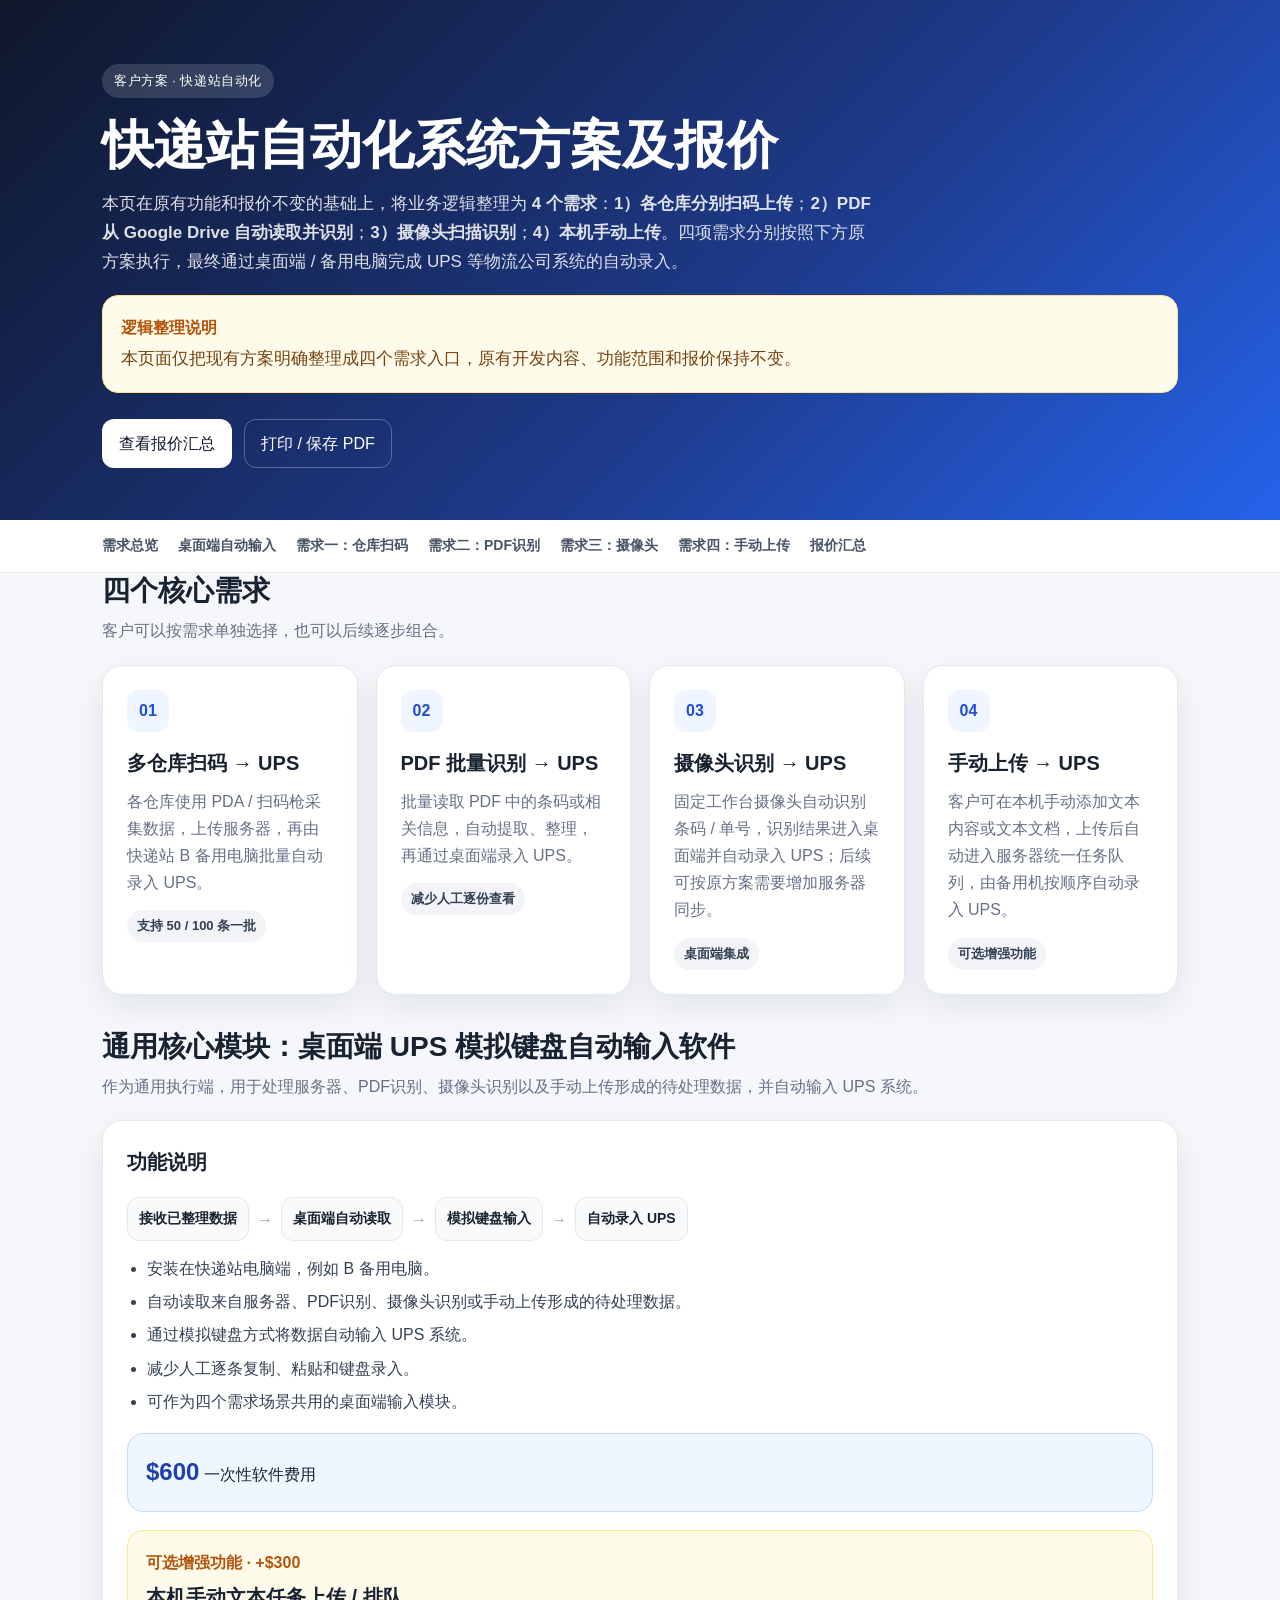
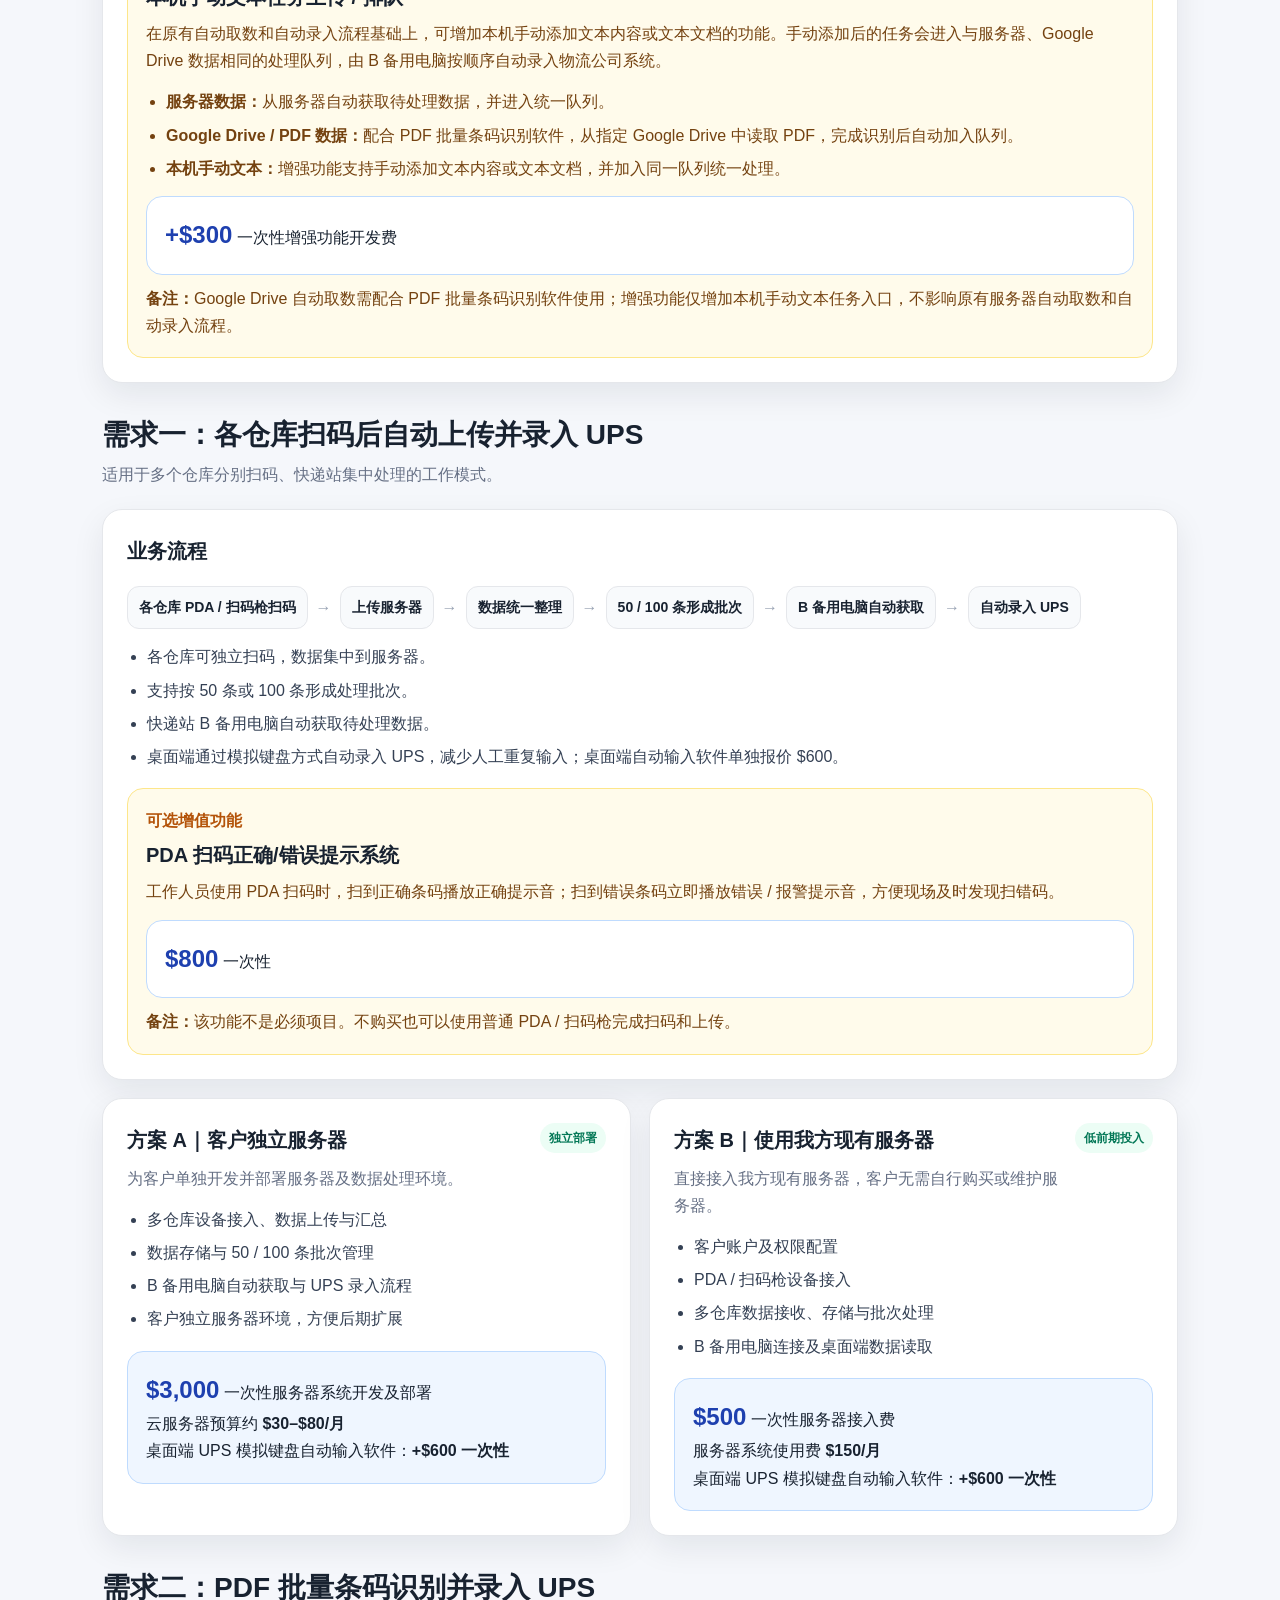
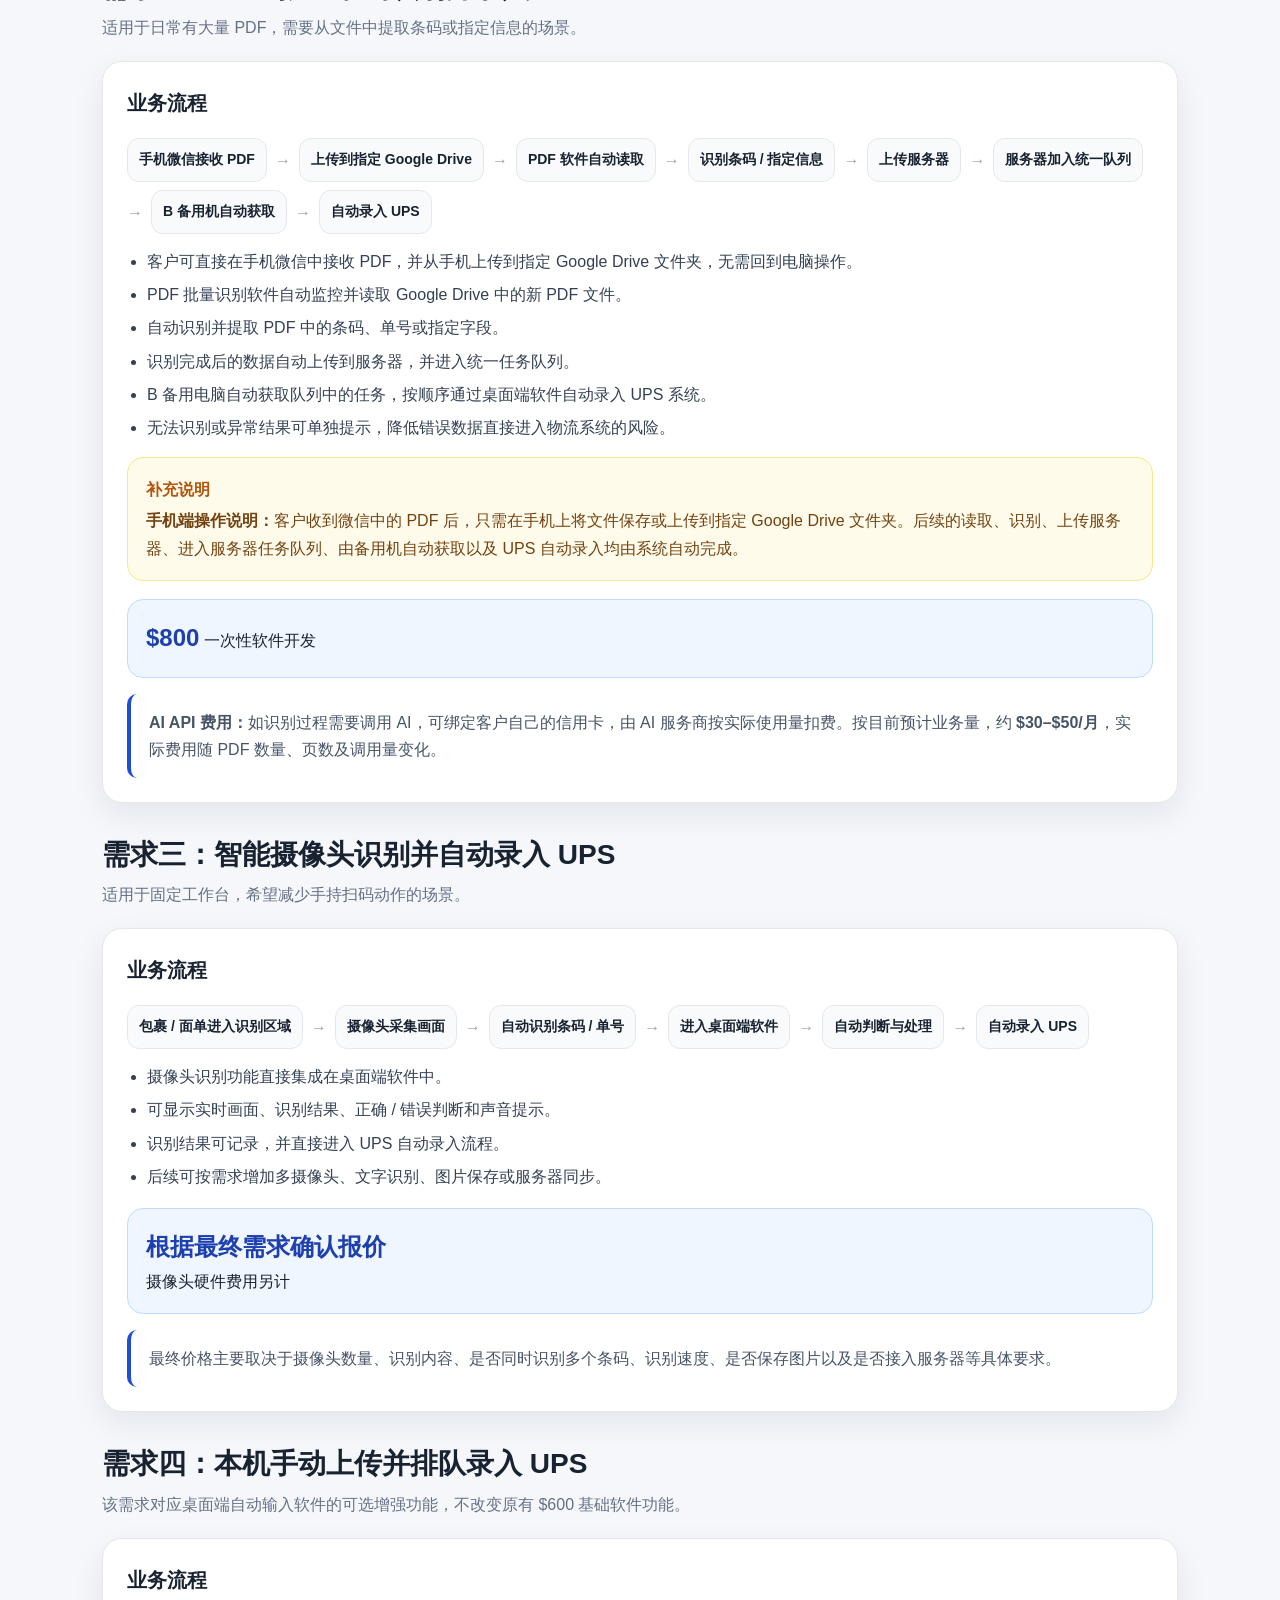
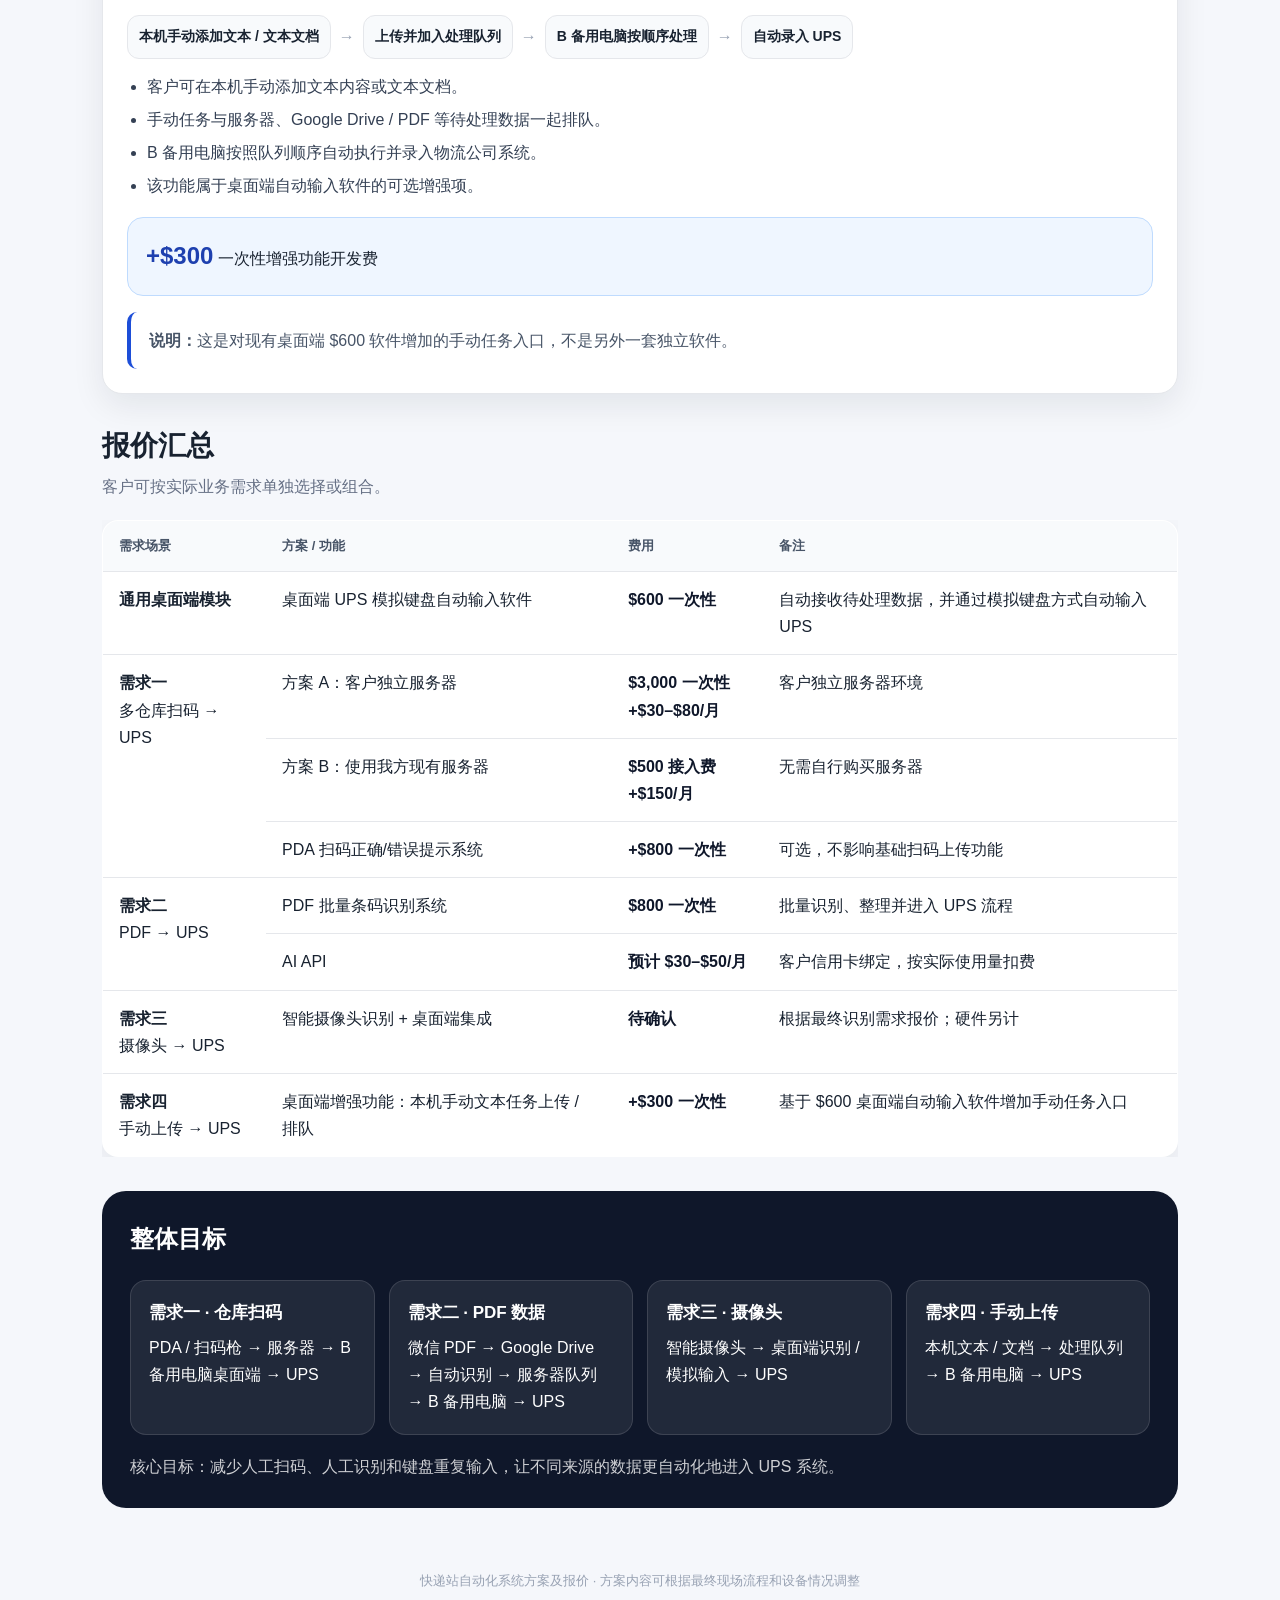
==== commit 28b829bc: "Replace original quote page with four-requirement version" ====
--- a/courier-automation-quote/index.html
+++ b/courier-automation-quote/index.html
@@ -3,7 +3,7 @@
 <head>
   <meta charset="utf-8" />
   <meta name="viewport" content="width=device-width, initial-scale=1" />
-  <meta name="description" content="快递站自动化系统方案及报价：多仓库扫码上传、PDF批量条码识别、智能摄像头识别并自动录入UPS。" />
+  <meta name="description" content="快递站自动化系统方案及报价：四个业务需求——多仓库扫码、PDF批量识别、智能摄像头识别、手动上传，并自动录入UPS。" />
   <title>快递站自动化系统方案及报价</title>
   <style>
     :root{
@@ -125,7 +125,7 @@
       background:#0f172a;color:#fff;border-radius:24px;padding:28px;margin-top:34px
     }
     .summary h2{margin-top:0}
-    .summary-grid{display:grid;grid-template-columns:repeat(3,1fr);gap:14px}
+    .summary-grid{display:grid;grid-template-columns:repeat(4,1fr);gap:14px}
     .summary-item{
       background:rgba(255,255,255,.08);border:1px solid rgba(255,255,255,.12);
       border-radius:16px;padding:18px
@@ -154,7 +154,11 @@
   <div class="wrap hero">
     <span class="eyebrow">客户方案 · 快递站自动化</span>
     <h1>快递站自动化系统方案及报价</h1>
-    <p>系统共有 4 个数据入口：<b>1）各个仓库分别扫码上传</b>，各仓库使用 PDA / 扫码枪采集数据后上传到服务器；<b>2）PDF 自动识别</b>，客户将 PDF 放入指定 Google Drive，由服务器端 PDF 识别模块自动读取并识别条码 / 单号；<b>3）摄像头扫描</b>，通过摄像头识别条码 / 单号并将结果加入服务器任务队列；<b>4）手动上传</b>，客户可在本机手动添加文本或文档并加入同一队列。以上数据最终统一进入服务器处理队列，再由备用电脑按顺序自动录入 UPS 等物流公司系统。</p>
+    <p>本页在原有功能和报价不变的基础上，将业务逻辑整理为 <b>4 个需求</b>：<b>1）各仓库分别扫码上传</b>；<b>2）PDF 从 Google Drive 自动读取并识别</b>；<b>3）摄像头扫描识别</b>；<b>4）本机手动上传</b>。四项需求分别按照下方原方案执行，最终通过桌面端 / 备用电脑完成 UPS 等物流公司系统的自动录入。</p>
+    <div class="optional" style="margin-top:18px">
+      <div class="label">逻辑整理说明</div>
+      <p style="margin:4px 0 0;color:#744210">本页面仅把现有方案明确整理成四个需求入口，原有开发内容、功能范围和报价保持不变。</p>
+    </div>
     <div class="hero-actions">
       <a class="btn btn-light" href="#pricing">查看报价汇总</a>
       <button class="btn btn-ghost" onclick="window.print()">打印 / 保存 PDF</button>
@@ -194,10 +198,10 @@
       <div class="card">
         <div class="scenario-number">03</div>
         <h3>摄像头识别 → UPS</h3>
-        <p>固定工作台摄像头自动识别条码 / 单号，识别结果上传服务器并进入统一任务队列，再由备用机自动录入 UPS。</p>
-        <span class="tag">自动识别入队</span>
-      </div>
-      <div class="card" id="need4">
+        <p>固定工作台摄像头自动识别条码 / 单号，识别结果进入桌面端并自动录入 UPS；后续可按原方案需要增加服务器同步。</p>
+        <span class="tag">桌面端集成</span>
+      </div>
+      <div class="card">
         <div class="scenario-number">04</div>
         <h3>手动上传 → UPS</h3>
         <p>客户可在本机手动添加文本内容或文本文档，上传后自动进入服务器统一任务队列，由备用机按顺序自动录入 UPS。</p>
@@ -208,7 +212,7 @@
 
   <section id="desktop-module">
     <h2 class="section-title">通用核心模块：桌面端 UPS 模拟键盘自动输入软件</h2>
-    <p class="section-sub">用于将服务器、PDF识别或摄像头识别得到的数据自动输入到 UPS 系统。</p>
+    <p class="section-sub">作为通用执行端，用于处理服务器、PDF识别、摄像头识别以及手动上传形成的待处理数据，并自动输入 UPS 系统。</p>
     <div class="card">
       <h3>功能说明</h3>
       <div class="flow">
@@ -219,10 +223,10 @@
       </div>
       <ul class="feature-list">
         <li>安装在快递站电脑端，例如 B 备用电脑。</li>
-        <li>自动读取来自服务器、PDF识别或摄像头识别的待处理数据。</li>
+        <li>自动读取来自服务器、PDF识别、摄像头识别或手动上传形成的待处理数据。</li>
         <li>通过模拟键盘方式将数据自动输入 UPS 系统。</li>
         <li>减少人工逐条复制、粘贴和键盘录入。</li>
-        <li>可作为三个需求场景共用的桌面端输入模块。</li>
+        <li>可作为四个需求场景共用的桌面端输入模块。</li>
       </ul>
       <div class="pricebox">
         <strong>$600</strong> <span>一次性软件费用</span>
@@ -331,7 +335,8 @@
         <span class="step">PDF 软件自动读取</span><span class="arrow">→</span>
         <span class="step">识别条码 / 指定信息</span><span class="arrow">→</span>
         <span class="step">上传服务器</span><span class="arrow">→</span>
-        <span class="step">备用机自动加入队列</span><span class="arrow">→</span>
+        <span class="step">服务器加入统一队列</span><span class="arrow">→</span>
+        <span class="step">B 备用机自动获取</span><span class="arrow">→</span>
         <span class="step">自动录入 UPS</span>
       </div>
       <ul class="feature-list">
@@ -344,7 +349,7 @@
       </ul>
       <div class="optional" style="margin-top:16px">
         <div class="label">补充说明</div>
-        <p style="margin:4px 0 0;color:#744210"><b>手机端操作说明：</b>客户收到微信中的 PDF 后，只需在手机上将文件保存或上传到指定 Google Drive 文件夹。后续的读取、识别、上传服务器、加入备用机队列和 UPS 自动录入均由系统自动完成。</p>
+        <p style="margin:4px 0 0;color:#744210"><b>手机端操作说明：</b>客户收到微信中的 PDF 后，只需在手机上将文件保存或上传到指定 Google Drive 文件夹。后续的读取、识别、上传服务器、进入服务器任务队列、由备用机自动获取以及 UPS 自动录入均由系统自动完成。</p>
       </div>
       <div class="pricebox">
         <strong>$800</strong> <span>一次性软件开发</span>
@@ -385,6 +390,33 @@
     </div>
   </section>
 
+  <section id="need4">
+    <h2 class="section-title">需求四：本机手动上传并排队录入 UPS</h2>
+    <p class="section-sub">该需求对应桌面端自动输入软件的可选增强功能，不改变原有 $600 基础软件功能。</p>
+
+    <div class="card">
+      <h3>业务流程</h3>
+      <div class="flow">
+        <span class="step">本机手动添加文本 / 文本文档</span><span class="arrow">→</span>
+        <span class="step">上传并加入处理队列</span><span class="arrow">→</span>
+        <span class="step">B 备用电脑按顺序处理</span><span class="arrow">→</span>
+        <span class="step">自动录入 UPS</span>
+      </div>
+      <ul class="feature-list">
+        <li>客户可在本机手动添加文本内容或文本文档。</li>
+        <li>手动任务与服务器、Google Drive / PDF 等待处理数据一起排队。</li>
+        <li>B 备用电脑按照队列顺序自动执行并录入物流公司系统。</li>
+        <li>该功能属于桌面端自动输入软件的可选增强项。</li>
+      </ul>
+      <div class="pricebox">
+        <strong>+$300</strong> <span>一次性增强功能开发费</span>
+      </div>
+      <div class="note" style="margin-top:16px">
+        <b>说明：</b>这是对现有桌面端 $600 软件增加的手动任务入口，不是另外一套独立软件。
+      </div>
+    </div>
+  </section>
+
   <section id="pricing">
     <h2 class="section-title">报价汇总</h2>
     <p class="section-sub">客户可按实际业务需求单独选择或组合。</p>
@@ -400,15 +432,10 @@
         </thead>
         <tbody>
           <tr>
-            <td rowspan="2"><b>通用桌面端模块</b></td>
+            <td><b>通用桌面端模块</b></td>
             <td>桌面端 UPS 模拟键盘自动输入软件</td>
             <td class="price">$600 一次性</td>
-            <td>自动接收服务器或其他已整理数据，并按队列自动输入 UPS</td>
-          </tr>
-          <tr>
-            <td>增强功能：本机手动文本任务上传 / 排队</td>
-            <td class="price">+$300 一次性</td>
-            <td>手动添加文本内容或文本文档后进入同一队列；Google Drive 数据需配合 PDF 识别软件</td>
+            <td>自动接收待处理数据，并通过模拟键盘方式自动输入 UPS</td>
           </tr>
           <tr>
             <td rowspan="3"><b>需求一</b><br />多仓库扫码 → UPS</td>
@@ -443,6 +470,12 @@
             <td class="price">待确认</td>
             <td>根据最终识别需求报价；硬件另计</td>
           </tr>
+          <tr>
+            <td><b>需求四</b><br />手动上传 → UPS</td>
+            <td>桌面端增强功能：本机手动文本任务上传 / 排队</td>
+            <td class="price">+$300 一次性</td>
+            <td>基于 $600 桌面端自动输入软件增加手动任务入口</td>
+          </tr>
         </tbody>
       </table>
     </div>
@@ -451,16 +484,20 @@
       <h2>整体目标</h2>
       <div class="summary-grid">
         <div class="summary-item">
-          <strong>仓库扫码数据</strong>
+          <strong>需求一 · 仓库扫码</strong>
           PDA / 扫码枪 → 服务器 → B 备用电脑桌面端 → UPS
         </div>
         <div class="summary-item">
-          <strong>PDF 数据</strong>
-          PDF 批量识别 → 桌面端模拟输入 → UPS
+          <strong>需求二 · PDF 数据</strong>
+          微信 PDF → Google Drive → 自动识别 → 服务器队列 → B 备用电脑 → UPS
         </div>
         <div class="summary-item">
-          <strong>摄像头数据</strong>
+          <strong>需求三 · 摄像头</strong>
           智能摄像头 → 桌面端识别 / 模拟输入 → UPS
+        </div>
+        <div class="summary-item">
+          <strong>需求四 · 手动上传</strong>
+          本机文本 / 文档 → 处理队列 → B 备用电脑 → UPS
         </div>
       </div>
       <p style="margin:18px 0 0;color:rgba(255,255,255,.8)">核心目标：减少人工扫码、人工识别和键盘重复输入，让不同来源的数据更自动化地进入 UPS 系统。</p>
